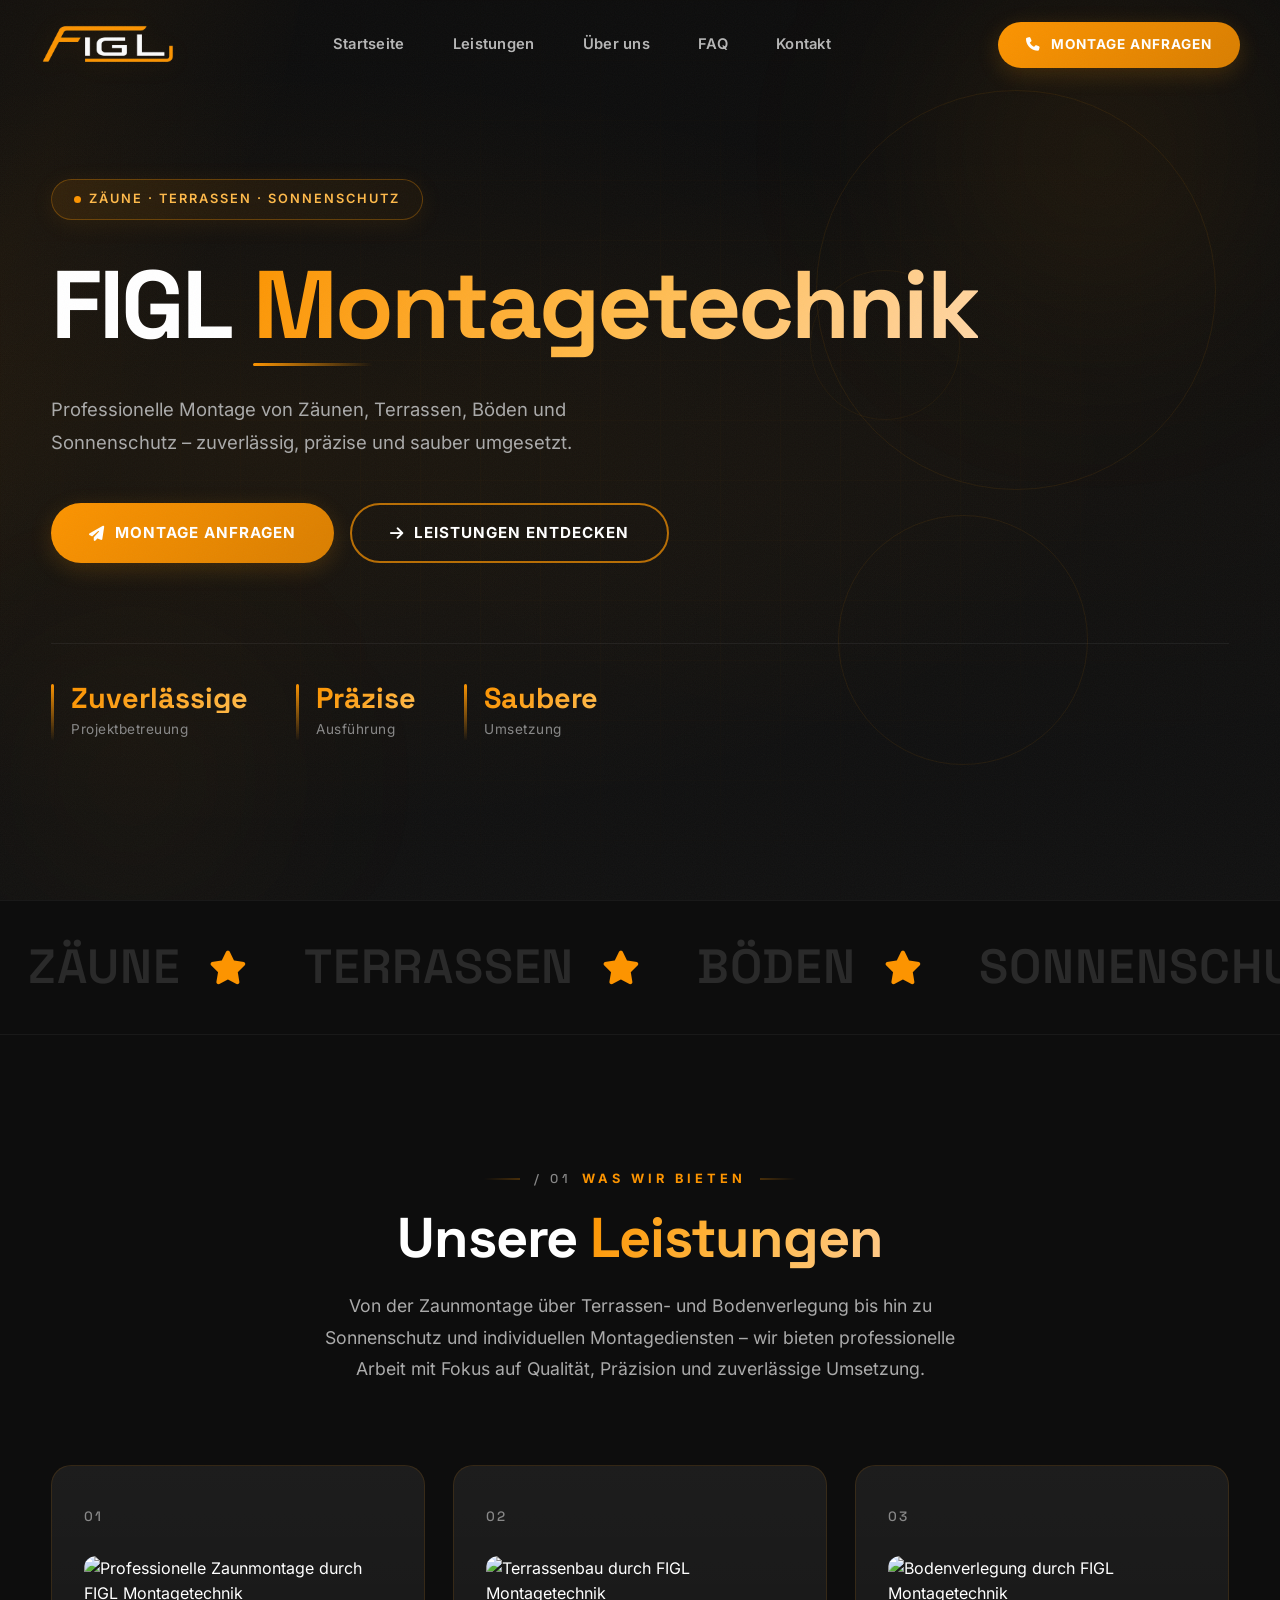
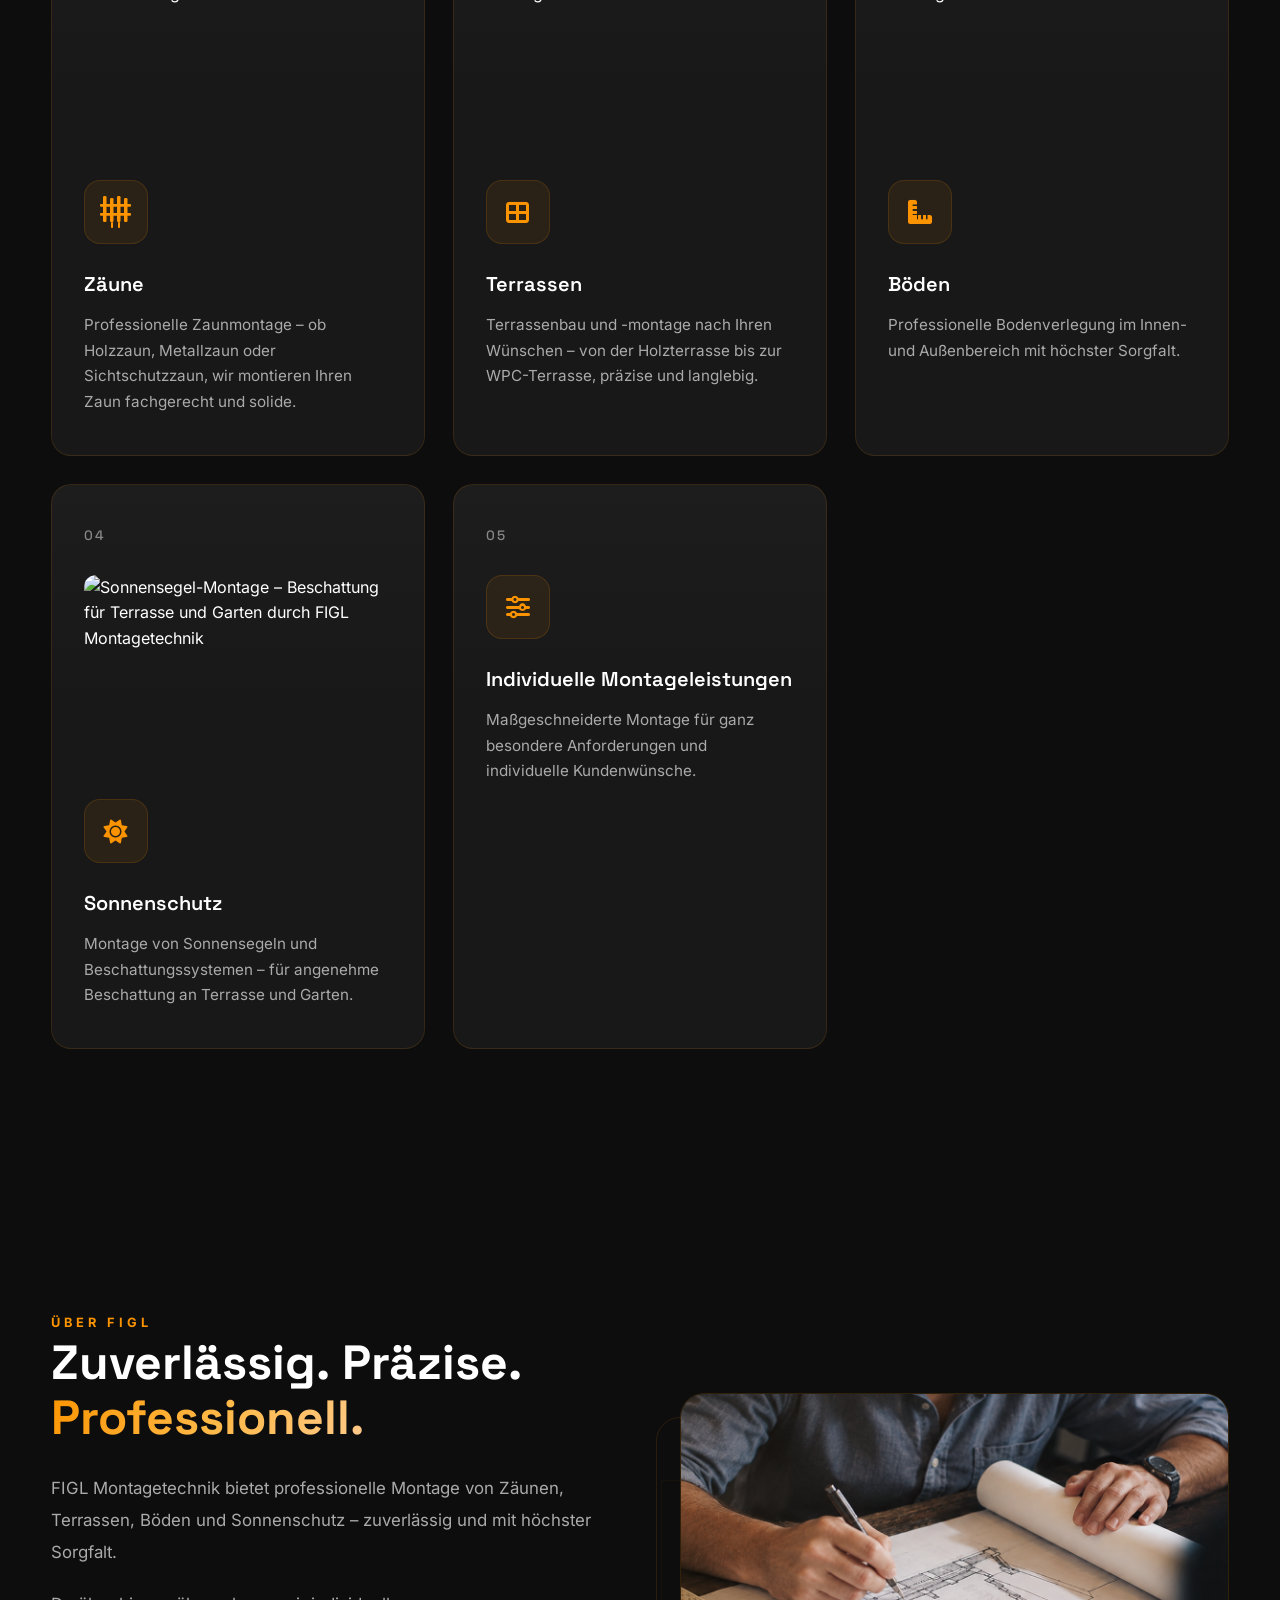
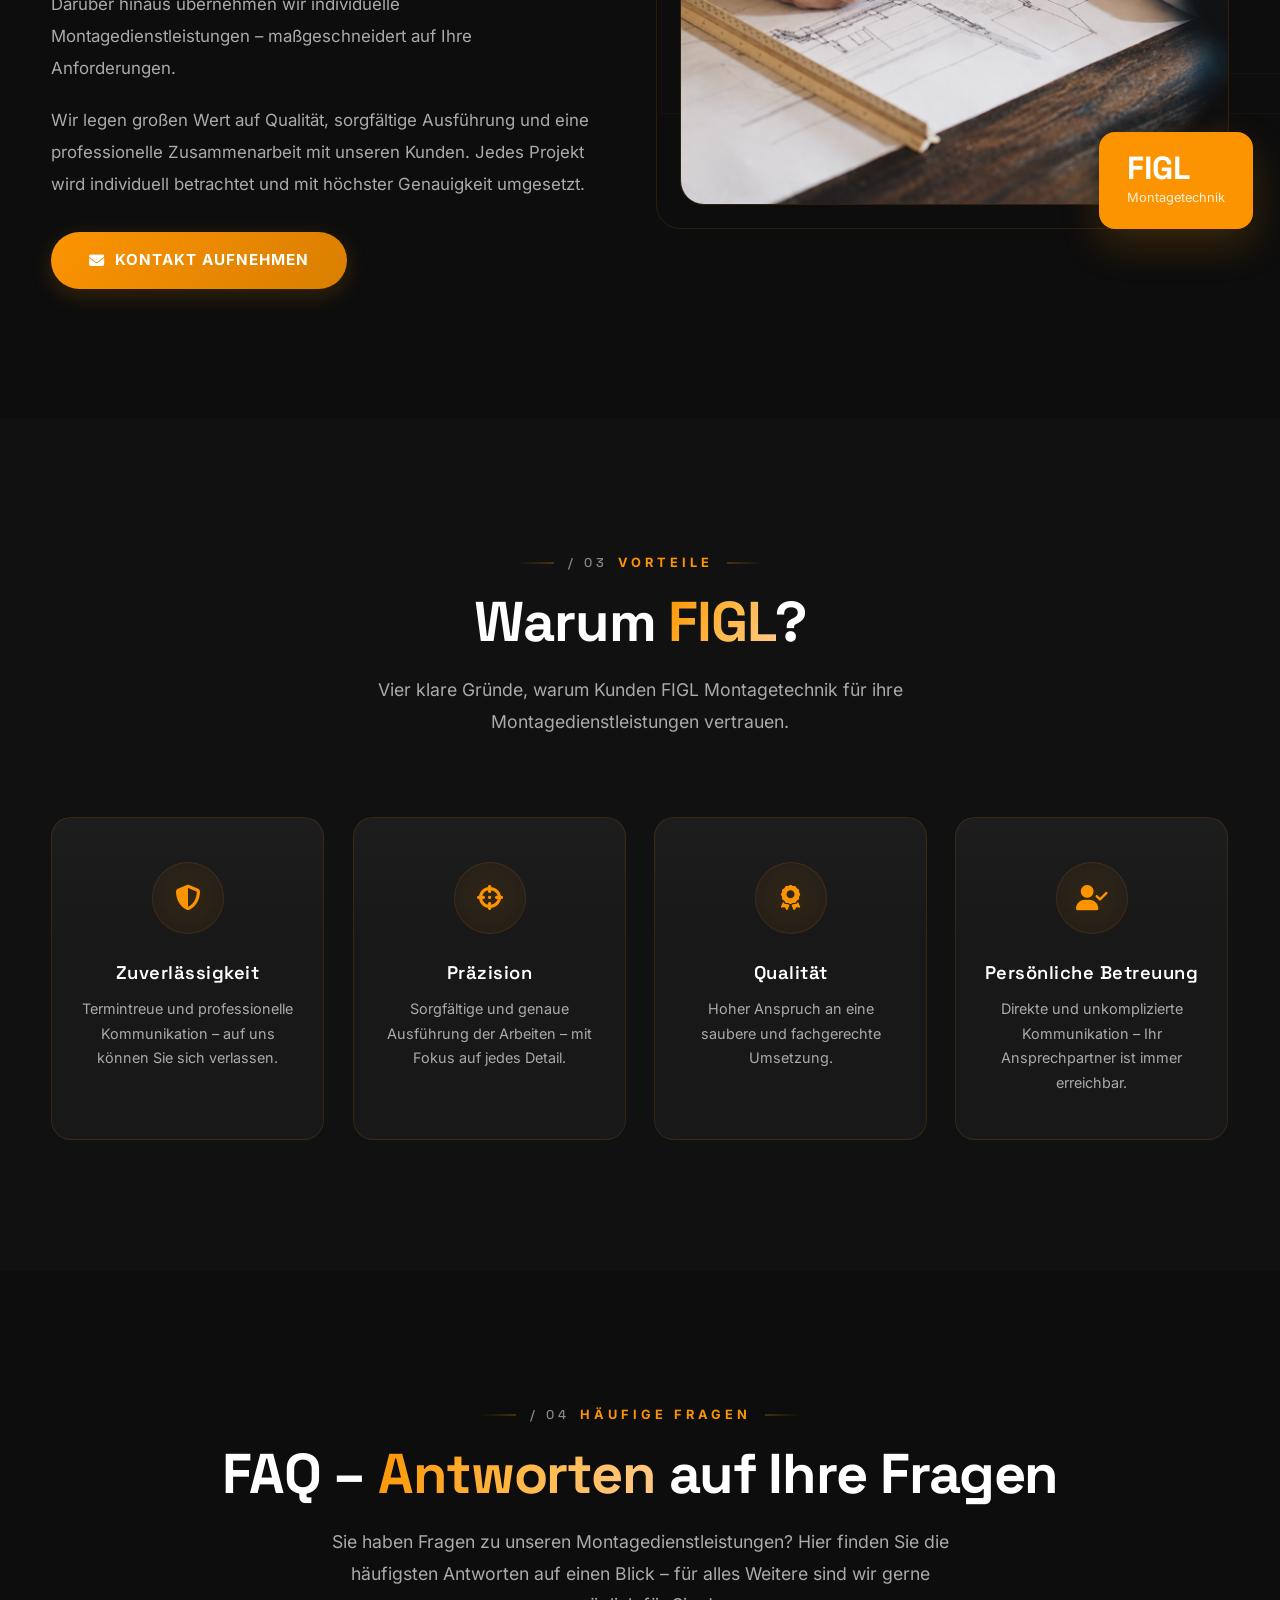
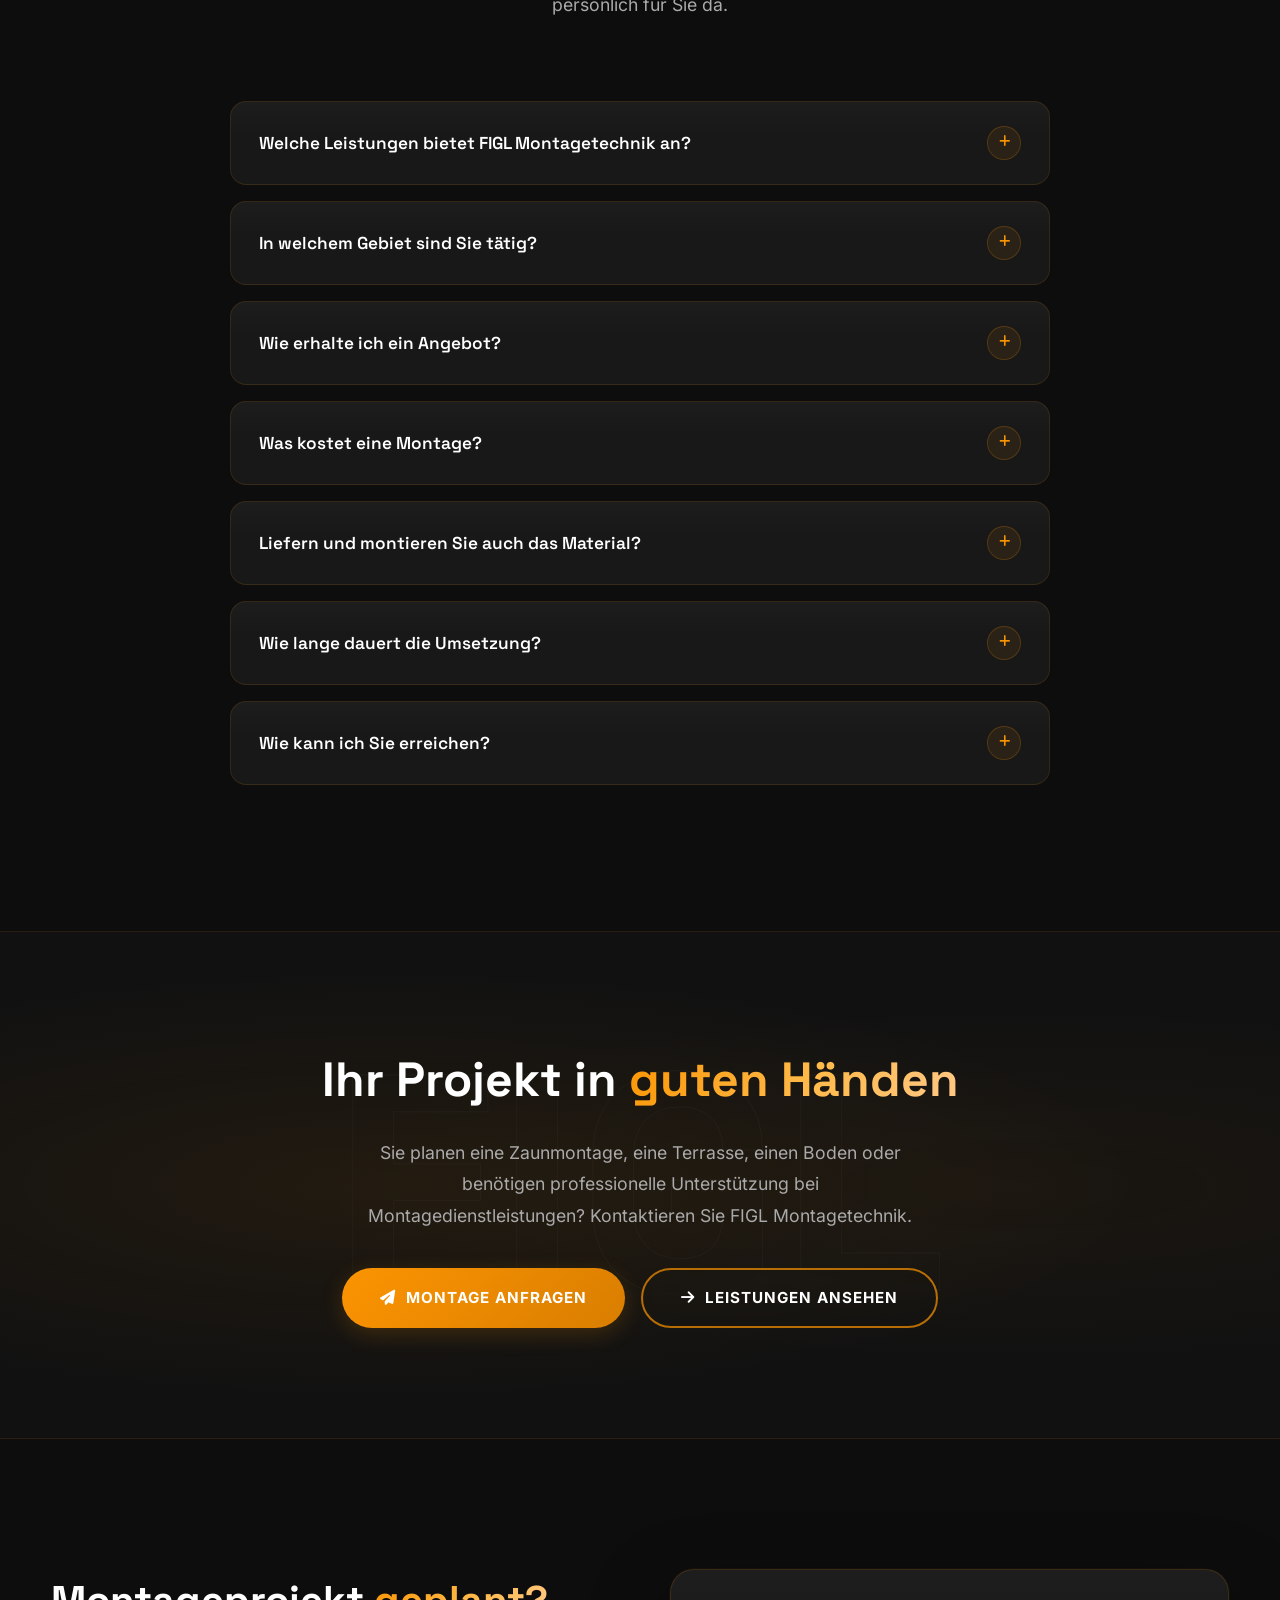
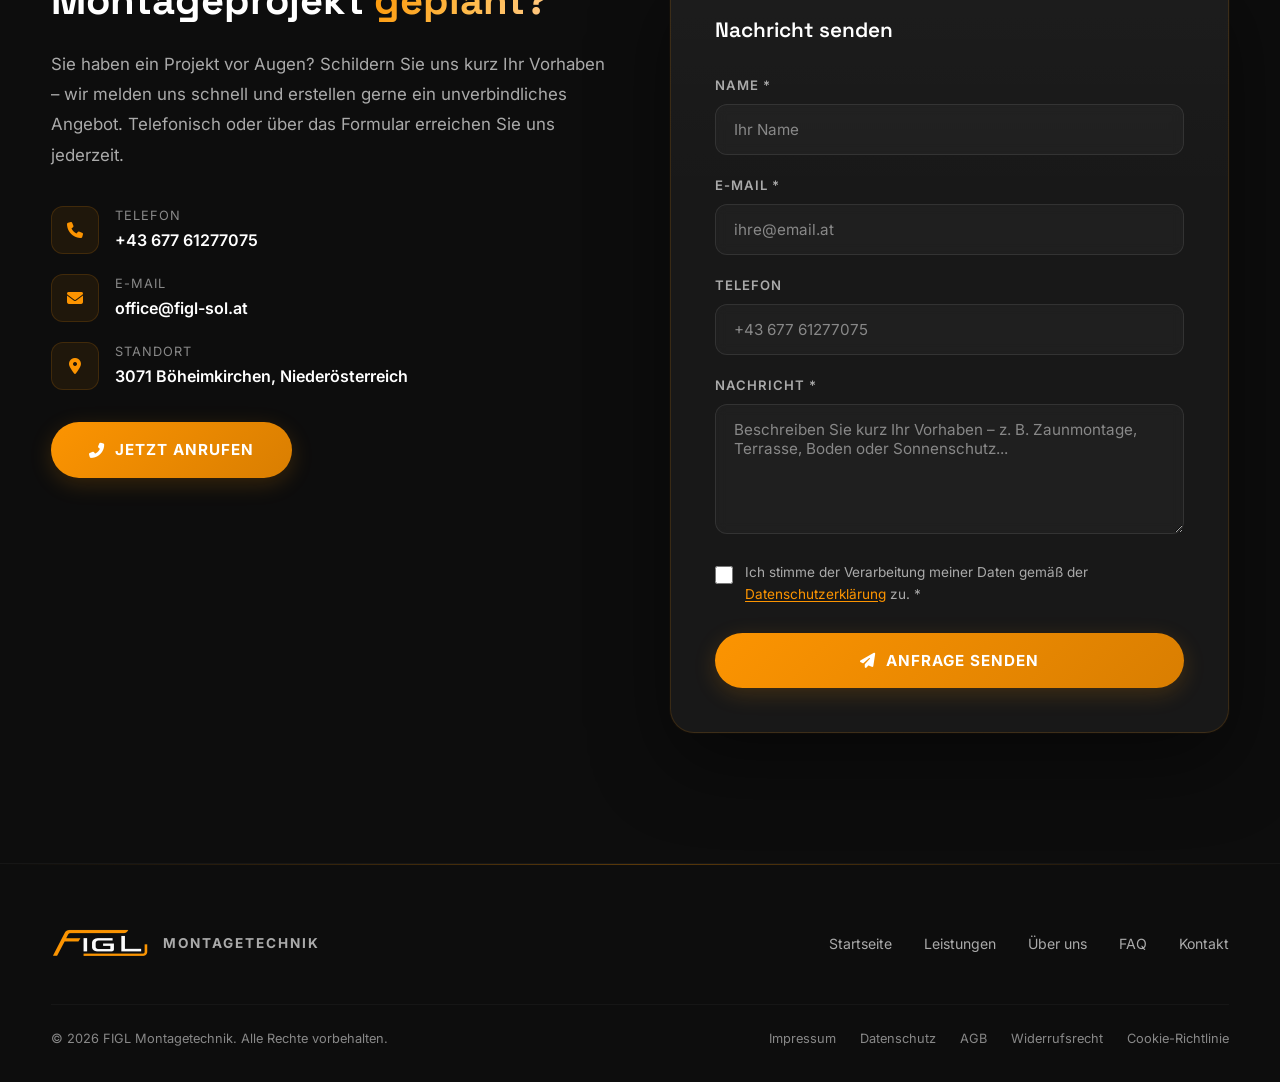
==== index.html @ 498acb4a "Kontakt-Text von CTA unterschieden" ====
<!DOCTYPE html>
<html lang="de">
<head>
    <meta charset="UTF-8">
    <meta name="viewport" content="width=device-width, initial-scale=1.0">

    <title>FIGL Montagetechnik – Zaunmontage, Terrassen & Sonnenschutz in Böheimkirchen</title>
    <meta name="description" content="FIGL Montagetechnik aus 3071 Böheimkirchen – professionelle Montage von Zäunen, Terrassen, Böden und Sonnenschutz. Jetzt unverbindlich anfragen: +43 677 61277075.">
    <meta name="author" content="FIGL Montagetechnik">
    <meta name="robots" content="index, follow">
    <link rel="canonical" href="https://figl-sol.at/">
    <link rel="icon" type="image/png" sizes="32x32" href="figl-favicon-32.png">
    <link rel="apple-touch-icon" sizes="180x180" href="figl-favicon-180.png">
    <link rel="preload" as="image" href="figl-logo.png" fetchpriority="high">

    <!-- Open Graph -->
    <meta property="og:url" content="https://figl-sol.at/">
    <meta property="og:type" content="website">
    <meta property="og:locale" content="de_AT">
    <meta property="og:site_name" content="FIGL Montagetechnik">
    <meta property="og:title" content="FIGL Montagetechnik – Zäune, Terrassen & Sonnenschutz">
    <meta property="og:description" content="Professionelle Montage von Zäunen, Terrassen, Böden und Sonnenschutz in Böheimkirchen (NÖ) – zuverlässig, präzise und sauber.">
    <meta property="og:image" content="https://figl-sol.at/figl-logo.png">
    <meta property="og:image:alt" content="FIGL Montagetechnik Logo">

    <!-- Twitter Card -->
    <meta name="twitter:card" content="summary">
    <meta name="twitter:title" content="FIGL Montagetechnik – Zäune, Terrassen & Sonnenschutz">
    <meta name="twitter:description" content="Professionelle Montage von Zäunen, Terrassen, Böden und Sonnenschutz in Böheimkirchen (NÖ).">
    <meta name="twitter:image" content="https://figl-sol.at/figl-logo.png">

    <!-- Structured Data (lokales SEO) -->
    <script type="application/ld+json">
    {
        "@context": "https://schema.org",
        "@type": "HomeAndConstructionBusiness",
        "name": "FIGL Montagetechnik",
        "description": "Professionelle Montage von Zäunen, Terrassen, Böden und Sonnenschutz in Böheimkirchen (Niederösterreich).",
        "url": "https://figl-sol.at/",
        "image": "https://figl-sol.at/figl-logo.png",
        "telephone": "+43 677 61277075",
        "email": "office@figl-sol.at",
        "address": {
            "@type": "PostalAddress",
            "streetAddress": "Josef Bauerstraße 12/1",
            "addressLocality": "Böheimkirchen",
            "postalCode": "3071",
            "addressRegion": "Niederösterreich",
            "addressCountry": "AT"
        },
        "areaServed": "Böheimkirchen und Umgebung (Niederösterreich)"
    }
    </script>

    <!-- Fonts (lokal — kein externer Server, DSGVO-konform) -->
    <link rel="stylesheet" href="assets/fonts.css">
    <!-- Font Awesome Icons (lokal) -->
    <link rel="stylesheet" href="assets/fontawesome/css/all.min.css">

    <style>

        /* ========================================
           CSS CUSTOM PROPERTIES
        ======================================== */

        :root {
            --orange: #FC9401;
            --orange-dark: #D97E01;
            --orange-light: #FFBA4A;
            --dark: #0D0D0D;
            --dark-secondary: #111111;
            --card: #181818;
            --card-border: rgba(252, 148, 1, 0.12);
            --card-border-hover: rgba(252, 148, 1, 0.5);
            --text: #FFFFFF;
            --text-secondary: #AAAAAA;
            --text-muted: #888888;
            --font-body: 'Inter', -apple-system, BlinkMacSystemFont, 'Segoe UI', Roboto, sans-serif;
            --font-display: 'Space Grotesk', 'Inter', sans-serif;
            --ease-out: cubic-bezier(0.16, 1, 0.3, 1);
            --transition: all 0.4s cubic-bezier(0.25, 0.46, 0.45, 0.94);
            --transition-fast: all 0.25s ease;
        }


        /* ========================================
           RESET & BASE
        ======================================== */

        *, *::before, *::after {
            margin: 0;
            padding: 0;
            box-sizing: border-box;
        }

        html {
            scroll-behavior: smooth;
            font-size: 16px;
            -webkit-font-smoothing: antialiased;
            -moz-osx-font-smoothing: grayscale;
        }

        body {
            font-family: var(--font-body);
            background: var(--dark);
            color: var(--text);
            line-height: 1.6;
            overflow-x: hidden;
        }

        img {
            max-width: 100%;
            height: auto;
            display: block;
        }

        a {
            text-decoration: none;
            color: inherit;
            transition: var(--transition-fast);
        }

        h1, h2, h3 {
            font-family: var(--font-display);
        }

        ::selection {
            background: var(--orange);
            color: #fff;
        }

        :focus-visible {
            outline: 2px solid var(--orange);
            outline-offset: 3px;
            border-radius: 6px;
        }

        /* Skip-Link (nur bei Tastatur-Fokus sichtbar) */
        .skip-link {
            position: absolute;
            top: -100px;
            left: 20px;
            z-index: 10000;
            padding: 14px 24px;
            background: var(--orange);
            color: #fff;
            font-weight: 700;
            font-size: 0.9rem;
            border-radius: 0 0 10px 10px;
            transition: top 0.25s ease;
        }

        .skip-link:focus {
            top: 0;
        }

        /* Scrollbar */
        ::-webkit-scrollbar { width: 8px; }
        ::-webkit-scrollbar-track { background: var(--dark); }
        ::-webkit-scrollbar-thumb { background: var(--orange); border-radius: 10px; }
        ::-webkit-scrollbar-thumb:hover { background: var(--orange-dark); }


        /* ========================================
           FILM GRAIN / NOISE OVERLAY
        ======================================== */

        .noise {
            position: fixed;
            inset: 0;
            z-index: 9000;
            pointer-events: none;
            opacity: 0.035;
            background-image: url("data:image/svg+xml,%3Csvg xmlns='http://www.w3.org/2000/svg' width='160' height='160'%3E%3Cfilter id='n'%3E%3CfeTurbulence type='fractalNoise' baseFrequency='0.9' numOctaves='2' stitchTiles='stitch'/%3E%3C/filter%3E%3Crect width='100%25' height='100%25' filter='url(%23n)'/%3E%3C/svg%3E");
        }


        /* ========================================
           SCROLL PROGRESS BAR
        ======================================== */

        .scroll-progress {
            position: fixed;
            top: 0;
            left: 0;
            height: 3px;
            width: 100%;
            background: var(--orange);
            transform-origin: left;
            transform: scaleX(0);
            z-index: 9998;
        }


        /* ========================================
           PRELOADER
        ======================================== */

        .preloader {
            position: fixed;
            inset: 0;
            z-index: 10000;
            background:
                radial-gradient(circle at 50% 44%, rgba(252, 148, 1, 0.06), transparent 55%),
                var(--dark);
            display: flex;
            align-items: center;
            justify-content: center;
            clip-path: circle(150% at 50% 50%);
            transition: clip-path 1.2s var(--ease-out), visibility 1.2s;
        }

        .preloader.leaving {
            clip-path: circle(0% at 50% 50%);
            visibility: hidden;
            pointer-events: none;
        }

        .preloader__inner {
            display: flex;
            flex-direction: column;
            align-items: center;
            text-align: center;
            transition: opacity 0.55s ease, transform 0.55s ease;
        }

        .preloader.leaving .preloader__inner {
            opacity: 0;
            transform: scale(1.18);
        }

        .preloader__logo {
            height: clamp(70px, 10vw, 100px);
            width: auto;
            opacity: 0;
            animation: logoIn 1.4s var(--ease-out) 0.1s forwards;
            filter: drop-shadow(0 10px 45px rgba(252, 148, 1, 0.14));
        }

        @keyframes logoIn {
            0%   { opacity: 0; transform: translateY(34px) scale(0.82); filter: blur(10px) drop-shadow(0 0 0 rgba(252,148,1,0)); }
            55%  { opacity: 1; filter: blur(0) drop-shadow(0 0 34px rgba(252,148,1,0.26)); }
            100% { opacity: 1; transform: translateY(0) scale(1); filter: blur(0) drop-shadow(0 10px 45px rgba(252,148,1,0.14)); }
        }

        .preloader__brand {
            margin-top: 24px;
            font-family: var(--font-display);
            font-size: clamp(0.8rem, 1.6vw, 1rem);
            letter-spacing: 0.55em;
            text-indent: 0.55em;
            text-transform: uppercase;
            color: var(--text-secondary);
            opacity: 0;
            animation: brandIn 1.5s var(--ease-out) 0.55s forwards;
        }

        @keyframes brandIn {
            from { opacity: 0; letter-spacing: 0.95em; filter: blur(6px); }
            to   { opacity: 1; letter-spacing: 0.55em; filter: blur(0); }
        }

        .preloader__line {
            margin: 34px auto 0;
            width: min(240px, 62vw);
            height: 2px;
            background: rgba(255, 255, 255, 0.08);
            border-radius: 2px;
            overflow: hidden;
            position: relative;
        }

        .preloader__line-fill {
            position: absolute;
            top: 0;
            left: 0;
            height: 100%;
            width: 100%;
            background: linear-gradient(90deg, var(--orange) 0%, var(--orange-light) 60%, var(--orange) 100%);
            border-radius: 2px;
            transform-origin: left;
            transform: scaleX(0);
            animation: lineLoad 1.6s var(--ease-out) forwards;
        }

        .preloader__line-fill::after {
            content: '';
            position: absolute;
            top: 0;
            right: 0;
            height: 100%;
            width: 70px;
            background: linear-gradient(90deg, transparent, rgba(255, 255, 255, 0.6), transparent);
            transform: translateX(40px);
            animation: lineShine 1.6s ease 0.2s forwards;
        }

        @keyframes lineLoad {
            0%   { transform: scaleX(0); }
            100% { transform: scaleX(1); }
        }

        @keyframes lineShine {
            0%   { transform: translateX(40px); }
            55%  { transform: translateX(240px); }
            100% { opacity: 0; transform: translateX(260px); }
        }

        

        /* ========================================
           CUSTOM CURSOR
        ======================================== */

        /* ========================================
           LAYOUT
        ======================================== */

        .container {
            width: min(1200px, 92%);
            margin: 0 auto;
        }

        .section {
            padding: 130px 0;
            position: relative;
        }

        .section--alt {
            background: var(--dark-secondary);
        }

        .section-header {
            text-align: center;
            margin-bottom: 80px;
        }

        .section-label {
            display: inline-block;
            font-size: 0.8rem;
            font-weight: 700;
            letter-spacing: 4px;
            text-transform: uppercase;
            color: var(--orange);
            margin-bottom: 18px;
            position: relative;
        }

        .section-label::before,
        .section-label::after {
            content: '';
            position: absolute;
            top: 50%;
            width: 36px;
            height: 1px;
            background: linear-gradient(90deg, transparent, var(--orange));
            opacity: 0.5;
        }
        .section-label::before { right: calc(100% + 14px); transform: translateY(-50%); }
        .section-label::after { left: calc(100% + 14px); transform: translateY(-50%); background: linear-gradient(90deg, var(--orange), transparent); }

        .section-label__num {
            font-family: var(--font-display);
            color: var(--text-muted);
            font-weight: 500;
            margin-right: 10px;
        }

        .section-title {
            font-size: clamp(2.2rem, 5vw, 3.5rem);
            font-weight: 700;
            line-height: 1.12;
            letter-spacing: -0.02em;
        }

        .section-title .accent {
            background: linear-gradient(120deg, var(--orange) 0%, var(--orange-light) 55%, #ffc98a 100%);
            -webkit-background-clip: text;
            background-clip: text;
            -webkit-text-fill-color: transparent;
            color: transparent;
            position: relative;
        }

        .section-desc {
            max-width: 650px;
            margin: 20px auto 0;
            color: var(--text-secondary);
            font-size: 1.1rem;
            line-height: 1.8;
        }


        /* ========================================
           BUTTONS
        ======================================== */

        .btn {
            display: inline-flex;
            align-items: center;
            gap: 10px;
            padding: 16px 38px;
            font-family: inherit;
            font-size: 0.95rem;
            font-weight: 700;
            letter-spacing: 1px;
            text-transform: uppercase;
            border: none;
            border-radius: 50px;
            cursor: pointer;
            transition: var(--transition);
            position: relative;
            overflow: hidden;
            text-decoration: none;
        }

        .btn::before {
            content: '';
            position: absolute;
            inset: 0;
            background: linear-gradient(135deg, rgba(255,255,255,0.18) 0%, transparent 50%);
            transform: translateX(-120%) skewX(-20deg);
            transition: transform 0.7s var(--ease-out);
        }
        .btn:hover::before { transform: translateX(120%) skewX(-20deg); }

        .btn i { transition: transform var(--transition-fast); }
        .btn:hover i { transform: translateX(4px); }

        .btn:active { transform: scale(0.97); }

        .btn--primary {
            background: linear-gradient(135deg, var(--orange) 0%, var(--orange-dark) 100%);
            color: #fff;
            box-shadow: 0 6px 22px rgba(252, 148, 1, 0.18);
        }
        .btn--primary:hover {
            background: linear-gradient(135deg, var(--orange-light) 0%, var(--orange) 100%);
            transform: translateY(-3px);
            box-shadow: 0 18px 50px rgba(252, 148, 1, 0.29);
        }

        .btn--outline {
            background: transparent;
            color: #fff;
            border: 2px solid rgba(252, 148, 1, 0.7);
            backdrop-filter: blur(4px);
        }
        .btn--outline:hover {
            background: linear-gradient(135deg, rgba(252, 148, 1, 0.14) 0%, rgba(252, 148, 1, 0.04) 100%);
            border-color: var(--orange);
            transform: translateY(-3px);
            box-shadow: 0 18px 50px rgba(252, 148, 1, 0.19);
        }


        /* ========================================
           NAVIGATION
        ======================================== */

        .nav {
            position: fixed;
            top: 0;
            left: 0;
            right: 0;
            z-index: 1000;
            padding: 0 40px;
            height: 90px;
            display: flex;
            align-items: center;
            transition: var(--transition);
            background: transparent;
        }

        .nav.scrolled {
            background: rgba(13, 13, 13, 0.82);
            backdrop-filter: blur(24px) saturate(1.4);
            -webkit-backdrop-filter: blur(24px) saturate(1.4);
            border-bottom: 1px solid rgba(252, 148, 1, 0.12);
            box-shadow: 0 6px 40px rgba(0, 0, 0, 0.5), 0 0 0 1px rgba(252, 148, 1, 0.03);
        }

        .nav.scrolled::after {
            content: '';
            position: absolute;
            bottom: -1px;
            left: 0;
            width: 100%;
            height: 1px;
            background: linear-gradient(90deg, transparent, rgba(252, 148, 1, 0.28), transparent);
        }

        .nav__inner {
            display: flex;
            align-items: center;
            justify-content: space-between;
            width: 100%;
            max-width: 1200px;
            margin: 0 auto;
        }

        .nav__logo {
            display: flex;
            align-items: center;
            z-index: 1001;
        }

        .nav__logo img {
            height: 55px;
            width: auto;
            transition: var(--transition-fast);
            filter: drop-shadow(0 2px 12px rgba(252, 148, 1, 0.08));
        }
        .nav__logo:hover img { filter: brightness(1.15) drop-shadow(0 2px 16px rgba(252, 148, 1, 0.19)); }

        .nav__links {
            display: flex;
            align-items: center;
            gap: 8px;
        }

        .nav__link {
            position: relative;
            padding: 10px 20px;
            font-size: 0.92rem;
            font-weight: 600;
            color: rgba(255, 255, 255, 0.7);
            transition: var(--transition-fast);
            letter-spacing: 0.3px;
        }

        .nav__link::after {
            content: '';
            position: absolute;
            bottom: 2px;
            left: 50%;
            width: 0;
            height: 2px;
            background: var(--orange);
            transition: var(--transition);
            transform: translateX(-50%);
            border-radius: 2px;
        }

        .nav__link:hover { color: #fff; }
        .nav__link:hover::after,
        .nav__link.active::after { width: 60%; }
        .nav__link.active { color: var(--orange); }

        .nav__cta { margin-left: 12px; }


        /* --- Mobile Navigation --- */

        .nav__hamburger {
            display: none;
            flex-direction: column;
            justify-content: center;
            gap: 6px;
            background: none;
            border: none;
            cursor: pointer;
            padding: 8px;
            z-index: 1001;
        }

        .nav__hamburger span {
            display: block;
            width: 28px;
            height: 2px;
            background: #fff;
            border-radius: 2px;
            transition: var(--transition);
        }

        .nav__hamburger.active span:nth-child(1) { transform: translateY(8px) rotate(45deg); }
        .nav__hamburger.active span:nth-child(2) { opacity: 0; }
        .nav__hamburger.active span:nth-child(3) { transform: translateY(-8px) rotate(-45deg); }

        .mobile-menu {
            display: none;
            position: fixed;
            top: 0;
            right: -100%;
            width: 100%;
            height: 100vh;
            background: rgba(13, 13, 13, 0.96);
            backdrop-filter: blur(24px);
            -webkit-backdrop-filter: blur(24px);
            z-index: 999;
            padding: 120px 40px 60px;
            transition: var(--transition);
            overflow-y: auto;
            border-left: 1px solid rgba(252, 148, 1, 0.08);
            visibility: hidden;
        }

        .mobile-menu.open { right: 0; visibility: visible; }

        .mobile-menu__link {
            display: block;
            padding: 18px 0;
            font-family: var(--font-display);
            font-size: 1.5rem;
            font-weight: 500;
            color: rgba(255, 255, 255, 0.6);
            border-bottom: 1px solid rgba(255, 255, 255, 0.05);
            transition: var(--transition-fast);
        }

        .mobile-menu__link:hover {
            color: var(--orange);
            padding-left: 16px;
        }

        .mobile-menu__cta {
            display: block;
            margin-top: 32px;
            text-align: center;
            padding: 18px;
            background: var(--orange);
            color: #fff;
            font-weight: 700;
            font-size: 1rem;
            border-radius: 50px;
            letter-spacing: 1px;
            text-transform: uppercase;
        }


        /* ========================================
           HERO SECTION
        ======================================== */

        .hero {
            position: relative;
            min-height: 100vh;
            display: flex;
            align-items: center;
            overflow: hidden;
            padding: 120px 0 100px;
        }

        .hero__bg {
            position: absolute;
            inset: 0;
            background:
                radial-gradient(ellipse at 20% 50%, rgba(252, 148, 1, 0.06) 0%, transparent 60%),
                radial-gradient(ellipse at 80% 50%, rgba(252, 148, 1, 0.02) 0%, transparent 50%),
                linear-gradient(180deg, var(--dark) 0%, var(--dark-secondary) 100%);
            z-index: 0;
        }

        /* Subtle grid pattern */
        .hero__bg::before {
            content: '';
            position: absolute;
            inset: 0;
            background-image:
                linear-gradient(rgba(252, 148, 1, 0.02) 1px, transparent 1px),
                linear-gradient(90deg, rgba(252, 148, 1, 0.02) 1px, transparent 1px);
            background-size: 60px 60px;
            mask-image: radial-gradient(ellipse at center, black 30%, transparent 80%);
            -webkit-mask-image: radial-gradient(ellipse at center, black 30%, transparent 80%);
        }

        /* Sweeping light beam */
        .hero__bg::after {
            content: '';
            position: absolute;
            top: -20%;
            left: 0;
            width: 40%;
            height: 140%;
            background: linear-gradient(105deg, transparent 0%, rgba(252, 148, 1, 0.04) 45%, transparent 70%);
            animation: beamSweep 12s var(--ease-out) infinite;
            transform: translateX(-60%) skewX(-12deg);
        }

        @keyframes beamSweep {
            0%   { transform: translateX(-70%) skewX(-12deg); }
            60%  { transform: translateX(280%) skewX(-12deg); }
            100% { transform: translateX(280%) skewX(-12deg); }
        }

        /* Floating gradient orbs */
        .hero__orb {
            position: absolute;
            border-radius: 50%;
            filter: blur(90px);
            z-index: 0;
            pointer-events: none;
        }
        .hero__orb--1 {
            width: 520px;
            height: 520px;
            top: -12%;
            right: -6%;
            background: radial-gradient(circle, rgba(252, 148, 1, 0.10), transparent 68%);
            animation: orbFloat 16s ease-in-out infinite;
        }
        .hero__orb--2 {
            width: 420px;
            height: 420px;
            bottom: -10%;
            left: -6%;
            background: radial-gradient(circle, rgba(252, 148, 1, 0.06), transparent 68%);
            animation: orbFloat 20s ease-in-out infinite reverse;
        }

        @keyframes orbFloat {
            0%, 100% { transform: translate(0, 0) scale(1); }
            50%      { transform: translate(-30px, 25px) scale(1.08); }
        }

        .hero__content {
            position: relative;
            z-index: 1;
        }

        .hero__badge {
            display: inline-flex;
            align-items: center;
            gap: 8px;
            padding: 9px 22px;
            background: linear-gradient(120deg, rgba(252, 148, 1, 0.11), rgba(252, 148, 1, 0.04));
            border: 1px solid rgba(252, 148, 1, 0.3);
            border-radius: 50px;
            font-size: 0.8rem;
            font-weight: 600;
            color: var(--orange-light);
            letter-spacing: 2px;
            text-transform: uppercase;
            margin-bottom: 32px;
            opacity: 0;
            backdrop-filter: blur(8px);
            box-shadow: 0 4px 24px rgba(252, 148, 1, 0.08);
        }

        .hero__badge::before {
            content: '';
            width: 7px;
            height: 7px;
            border-radius: 50%;
            background: var(--orange);
            box-shadow: 0 0 0 0 rgba(252, 148, 1, 0.32);
            animation: badgePulse 2.2s ease-out infinite;
        }

        .hero__badge i { display: none; }

        @keyframes badgePulse {
            0%   { box-shadow: 0 0 0 0 rgba(252, 148, 1, 0.29); }
            70%  { box-shadow: 0 0 0 9px rgba(252, 148, 1, 0); }
            100% { box-shadow: 0 0 0 0 rgba(252, 148, 1, 0); }
        }

        .hero__badge i { font-size: 0.65rem; }

        .hero__title {
            font-size: clamp(3rem, 8vw, 6rem);
            font-weight: 700;
            line-height: 1.12;
            letter-spacing: -0.03em;
            margin-bottom: 28px;
            padding-bottom: 0.06em;
        }

        .hero__title .accent {
            display: block;
            background: linear-gradient(120deg, var(--orange) 0%, var(--orange-light) 50%, #ffd7a8 100%);
            -webkit-background-clip: text;
            background-clip: text;
            -webkit-text-fill-color: transparent;
            color: transparent;
            position: relative;
        }

        .hero__title .accent::after {
            content: '';
            position: absolute;
            bottom: -6px;
            left: 0;
            width: 120px;
            height: 3px;
            border-radius: 3px;
            background: linear-gradient(90deg, var(--orange), transparent);
        }

        .hero__subtitle {
            max-width: 580px;
            font-size: 1.15rem;
            color: var(--text-secondary);
            line-height: 1.8;
            margin-bottom: 44px;
            opacity: 0;
        }

        .hero__buttons {
            display: flex;
            flex-wrap: wrap;
            gap: 16px;
            opacity: 0;
        }

        .hero__stats {
            display: flex;
            gap: 48px;
            margin-top: 80px;
            padding-top: 40px;
            border-top: 1px solid rgba(255, 255, 255, 0.06);
            opacity: 0;
            position: relative;
        }

        /* Hero entrance — orchestrated after the preloader curtain lifts */
        body.loaded .hero__badge    { animation: fadeInUp 1.1s var(--ease-out) 0.8s forwards; }
        body.loaded .hero__subtitle { animation: fadeInUp 1.1s var(--ease-out) 1.1s forwards; }
        body.loaded .hero__buttons  { animation: fadeInUp 1.1s var(--ease-out) 1.3s forwards; }
        body.loaded .hero__stats    { animation: fadeInUp 1.1s var(--ease-out) 1.5s forwards; }

        .hero__stats > div {
            position: relative;
            padding-left: 20px;
        }
        .hero__stats > div::before {
            content: '';
            position: absolute;
            left: 0;
            top: 0;
            width: 3px;
            height: 100%;
            border-radius: 3px;
            background: linear-gradient(180deg, var(--orange), transparent);
        }

        .hero__stat-value {
            font-size: 1.8rem;
            font-weight: 700;
            color: var(--orange);
            line-height: 1;
            font-family: var(--font-display);
            background: linear-gradient(120deg, var(--orange) 0%, var(--orange-light) 100%);
            -webkit-background-clip: text;
            background-clip: text;
            -webkit-text-fill-color: transparent;
            color: transparent;
        }

        .hero__stat-label {
            font-size: 0.85rem;
            color: var(--text-muted);
            margin-top: 6px;
            letter-spacing: 0.5px;
        }

        /* Floating decorative circles */
        .hero__deco {
            position: absolute;
            border: 1px solid rgba(252, 148, 1, 0.08);
            border-radius: 50%;
            pointer-events: none;
        }
        .hero__deco--1 {
            width: 400px;
            height: 400px;
            top: 10%;
            right: 5%;
            animation: pulse 8s ease-in-out infinite;
        }
        .hero__deco--2 {
            width: 250px;
            height: 250px;
            bottom: 15%;
            right: 15%;
            animation: pulse 6s ease-in-out infinite 1s;
        }
        .hero__deco--3 {
            width: 150px;
            height: 150px;
            top: 30%;
            right: 25%;
            border-color: rgba(252, 148, 1, 0.05);
            animation: pulse 10s ease-in-out infinite 2s;
        }


        /* ========================================
           MARQUEE
        ======================================== */

        .marquee {
            overflow: hidden;
            border-top: 1px solid rgba(255, 255, 255, 0.05);
            border-bottom: 1px solid rgba(255, 255, 255, 0.05);
            background: var(--dark);
            padding: 28px 0;
            white-space: nowrap;
        }

        .marquee__track {
            display: inline-flex;
            gap: 0;
            animation: marquee 28s linear infinite;
            will-change: transform;
        }

        .marquee__group {
            display: inline-flex;
            align-items: center;
            flex-shrink: 0;
        }

        .marquee__item {
            display: inline-flex;
            align-items: baseline;
            gap: 28px;
            padding: 0 28px;
            font-family: var(--font-display);
            font-size: clamp(1.8rem, 4vw, 3rem);
            font-weight: 600;
            letter-spacing: 0.02em;
            color: rgba(255, 255, 255, 0.12);
            text-transform: uppercase;
        }

        .marquee__item i {
            font-size: 0.7em;
            color: var(--orange);
            align-self: center;
        }

        @keyframes marquee {
            from { transform: translateX(0); }
            to   { transform: translateX(-50%); }
        }


        /* ========================================
           LEISTUNGEN
        ======================================== */

        .services-grid {
            display: grid;
            grid-template-columns: repeat(3, 1fr);
            gap: 28px;
        }

        .service-card {
            background: linear-gradient(180deg, rgba(255,255,255,0.02) 0%, transparent 40%),
                        var(--card);
            border: 1px solid var(--card-border);
            border-radius: 20px;
            padding: 40px 32px;
            transition: var(--transition);
            position: relative;
            overflow: hidden;
            transform-style: preserve-3d;
            will-change: transform;
        }

        .service-card::before {
            content: '';
            position: absolute;
            top: 0;
            left: 0;
            right: 0;
            height: 3px;
            background: linear-gradient(90deg, transparent, var(--orange), transparent);
            opacity: 0;
            transition: var(--transition);
        }

        .service-card:hover::before { opacity: 1; }
        .service-card:hover::after { opacity: 1; }

        .service-card:hover {
            transform: translateY(-8px);
            border-color: var(--card-border-hover);
            box-shadow: 0 24px 70px rgba(252, 148, 1, 0.09), 0 2px 10px rgba(0, 0, 0, 0.4);
        }

        .service-card__number {
            font-family: var(--font-display);
            font-size: 0.85rem;
            font-weight: 500;
            color: var(--text-muted);
            letter-spacing: 2px;
            margin-bottom: 28px;
            display: block;
        }

        .service-card__icon {
            width: 64px;
            height: 64px;
            display: flex;
            align-items: center;
            justify-content: center;
            background: rgba(252, 148, 1, 0.08);
            border: 1px solid rgba(252, 148, 1, 0.15);
            border-radius: 16px;
            margin-bottom: 24px;
            font-size: 1.5rem;
            color: var(--orange);
            transition: var(--transition);
        }

        .service-card:hover .service-card__icon {
            background: linear-gradient(135deg, var(--orange) 0%, var(--orange-dark) 100%);
            color: #fff;
            transform: scale(1.08) translateZ(30px);
            box-shadow: 0 10px 30px rgba(252, 148, 1, 0.26);
        }

        .service-card__title {
            font-size: 1.25rem;
            font-weight: 600;
            margin-bottom: 12px;
            transform: translateZ(20px);
        }

        .service-card__text {
            color: var(--text-secondary);
            font-size: 0.95rem;
            line-height: 1.7;
        }

        .service-card__image {
            width: 100%;
            margin-top: 8px;
            margin-bottom: 24px;
            height: 200px;
            object-fit: cover;
            border-radius: 12px;
            display: block;
        }


        /* ========================================
           PROJEKTE
        ======================================== */

        .projects-grid {
            display: grid;
            grid-template-columns: repeat(3, 1fr);
            gap: 24px;
        }

        .project-card {
            position: relative;
            border-radius: 20px;
            overflow: hidden;
            aspect-ratio: 4 / 3;
            cursor: pointer;
            border: 1px solid rgba(252, 148, 1, 0.1);
            transition: var(--transition);
            box-shadow: 0 10px 30px rgba(0, 0, 0, 0.35);
        }

        .project-card:hover {
            border-color: var(--card-border-hover);
            box-shadow: 0 30px 70px rgba(0, 0, 0, 0.6), 0 0 0 1px rgba(252, 148, 1, 0.12);
        }

        .project-card__image {
            width: 100%;
            height: 100%;
            object-fit: cover;
            transition: transform 0.8s cubic-bezier(0.25, 0.46, 0.45, 0.94);
        }

        .project-card:hover .project-card__image { transform: scale(1.08); }

        .project-card__overlay {
            position: absolute;
            inset: 0;
            background: linear-gradient(180deg, transparent 30%, rgba(13, 13, 13, 0.95) 100%);
            display: flex;
            flex-direction: column;
            justify-content: flex-end;
            padding: 32px;
            transition: var(--transition);
        }

        .project-card:hover .project-card__overlay {
            background: linear-gradient(180deg, rgba(252, 148, 1, 0.06) 0%, rgba(13, 13, 13, 0.97) 100%);
        }

        .project-card__tag {
            display: inline-block;
            padding: 4px 14px;
            background: rgba(252, 148, 1, 0.16);
            border: 1px solid rgba(252, 148, 1, 0.3);
            border-radius: 50px;
            font-size: 0.72rem;
            font-weight: 600;
            color: var(--orange);
            letter-spacing: 1px;
            text-transform: uppercase;
            margin-bottom: 12px;
            width: fit-content;
        }

        .project-card__title {
            font-size: 1.2rem;
            font-weight: 600;
            margin-bottom: 6px;
        }

        .project-card__desc {
            color: var(--text-secondary);
            font-size: 0.88rem;
            line-height: 1.5;
        }

        .project-card__arrow {
            position: absolute;
            top: 20px;
            right: 20px;
            width: 44px;
            height: 44px;
            display: flex;
            align-items: center;
            justify-content: center;
            background: rgba(252, 148, 1, 0.15);
            border: 1px solid rgba(252, 148, 1, 0.3);
            border-radius: 50%;
            color: var(--orange);
            font-size: 0.85rem;
            opacity: 0;
            transform: translateY(10px);
            transition: var(--transition);
            backdrop-filter: blur(6px);
        }

        .project-card:hover .project-card__arrow {
            opacity: 1;
            transform: translateY(0);
        }


        /* --- Lightbox --- */

        .lightbox {
            position: fixed;
            inset: 0;
            z-index: 8000;
            background: rgba(0, 0, 0, 0.92);
            backdrop-filter: blur(10px);
            display: flex;
            align-items: center;
            justify-content: center;
            padding: 40px;
            opacity: 0;
            visibility: hidden;
            transition: var(--transition);
        }

        .lightbox.open {
            opacity: 1;
            visibility: visible;
        }

        .lightbox__figure {
            max-width: 1000px;
            width: 100%;
            transform: scale(0.92);
            transition: transform 0.5s var(--ease-out);
        }

        .lightbox.open .lightbox__figure { transform: scale(1); }

        .lightbox__img {
            width: 100%;
            max-height: 70vh;
            object-fit: cover;
            border-radius: 20px;
            border: 1px solid rgba(252, 148, 1, 0.25);
            box-shadow: 0 40px 120px rgba(0, 0, 0, 0.7), 0 0 0 1px rgba(252, 148, 1, 0.05);
        }

        .lightbox__caption {
            display: flex;
            align-items: center;
            justify-content: space-between;
            gap: 16px;
            margin-top: 18px;
        }

        .lightbox__caption strong {
            font-family: var(--font-display);
            font-size: 1.2rem;
            font-weight: 600;
        }

        .lightbox__caption span {
            color: var(--text-secondary);
            font-size: 0.9rem;
        }

        .lightbox__close {
            position: absolute;
            top: 28px;
            right: 28px;
            width: 52px;
            height: 52px;
            border-radius: 50%;
            border: 1px solid rgba(252, 148, 1, 0.4);
            background: rgba(252, 148, 1, 0.1);
            color: var(--orange);
            font-size: 1.2rem;
            cursor: pointer;
            transition: var(--transition);
            z-index: 1;
        }

        .lightbox__close:hover {
            background: var(--orange);
            color: #fff;
            transform: rotate(90deg);
        }


        /* ========================================
           LEGAL MODAL (Rechtsinhalte im Overlay)
        ======================================== */

        .legal-modal {
            position: fixed;
            inset: 0;
            z-index: 9000;
            background: rgba(13, 13, 13, 0.92);
            backdrop-filter: blur(12px);
            -webkit-backdrop-filter: blur(12px);
            display: flex;
            align-items: center;
            justify-content: center;
            padding: 24px;
            opacity: 0;
            visibility: hidden;
            transition: opacity 0.4s ease, visibility 0.4s;
            overflow: hidden;
        }

        .legal-modal.open {
            opacity: 1;
            visibility: visible;
        }

        .legal-modal__panel {
            background: linear-gradient(180deg, rgba(255,255,255,0.02) 0%, transparent 30%), var(--card);
            border: 1px solid rgba(252, 148, 1, 0.18);
            border-radius: 20px;
            box-shadow: 0 40px 120px rgba(0, 0, 0, 0.7), 0 0 0 1px rgba(252, 148, 1, 0.05);
            width: min(800px, 94vw);
            max-height: min(86vh, 700px);
            display: flex;
            flex-direction: column;
            overflow: hidden;
            transform: translateY(24px) scale(0.97);
            transition: transform 0.45s var(--ease-out);
        }

        .legal-modal.open .legal-modal__panel {
            transform: translateY(0) scale(1);
        }

        .legal-modal__header {
            display: flex;
            align-items: center;
            justify-content: space-between;
            gap: 16px;
            padding: 24px 32px 18px;
            border-bottom: 1px solid rgba(255, 255, 255, 0.06);
            flex-shrink: 0;
        }

        .legal-modal__title {
            font-family: var(--font-display);
            font-size: 1.35rem;
            font-weight: 700;
            color: var(--text);
            margin: 0;
        }

        .legal-modal__header-side {
            display: flex;
            align-items: center;
            gap: 12px;
            flex-shrink: 0;
        }

        .legal-modal__ext-link {
            font-size: 0.8rem;
            color: var(--text-secondary);
            padding: 8px 14px;
            border: 1px solid rgba(252, 148, 1, 0.3);
            border-radius: 50px;
            transition: var(--transition-fast);
            display: inline-flex;
            align-items: center;
            gap: 7px;
        }

        .legal-modal__ext-link:hover {
            border-color: var(--orange);
            color: var(--orange);
        }

        .legal-modal__close {
            width: 42px;
            height: 42px;
            border-radius: 50%;
            border: 1px solid rgba(252, 148, 1, 0.4);
            background: rgba(252, 148, 1, 0.1);
            color: var(--orange);
            font-size: 1.1rem;
            cursor: pointer;
            transition: var(--transition);
            flex-shrink: 0;
            display: flex;
            align-items: center;
            justify-content: center;
        }

        .legal-modal__close:hover {
            background: var(--orange);
            color: #fff;
            transform: rotate(90deg);
        }

        .legal-modal__content {
            padding: 28px 32px 36px;
            overflow-y: auto;
            color: var(--text-secondary);
            font-size: 0.95rem;
            line-height: 1.85;
        }

        .legal-modal__content::-webkit-scrollbar { width: 6px; }
        .legal-modal__content::-webkit-scrollbar-track { background: transparent; }
        .legal-modal__content::-webkit-scrollbar-thumb { background: rgba(252, 148, 1, 0.4); border-radius: 10px; }

        .legal-modal__content h1 {
            font-family: var(--font-display);
            font-size: 1.6rem;
            font-weight: 700;
            color: var(--text);
            margin-bottom: 0.25em;
        }

        .legal-modal__content .legal-modal__doc-title {
            font-family: var(--font-display);
            font-size: 1.6rem;
            font-weight: 700;
            color: var(--text);
            margin-bottom: 0.25em;
        }

        .legal-modal__content .legal-modal__doc-title:first-child { margin-top: 0; }

        .legal-modal__content h2 {
            font-family: var(--font-display);
            font-size: 1.05rem;
            font-weight: 600;
            color: var(--text);
            margin-top: 1.8em;
            margin-bottom: 0.5em;
        }

        .legal-modal__content h2:first-of-type { margin-top: 0; }

        .legal-modal__content p { margin-bottom: 1em; font-size: 0.92rem; }

        .legal-modal__content ul { list-style: none; padding-left: 0; margin-bottom: 1em; }
        .legal-modal__content ul li { font-size: 0.92rem; padding-left: 1.2em; position: relative; margin-bottom: 0.4em; }
        .legal-modal__content ul li::before {
            content: '\2022';
            color: var(--orange);
            position: absolute;
            left: 0;
        }

        .legal-modal__content a { color: var(--orange); font-weight: 600; }
        .legal-modal__content a:hover { text-decoration: underline; }

        .legal-modal__content .legal__subtitle {
            font-size: 0.85rem;
            color: var(--text-muted);
            margin-bottom: 2em;
        }

        @media (max-width: 640px) {
            .legal-modal { padding: 12px; }
            .legal-modal__header { padding: 18px 20px 14px; }
            .legal-modal__content { padding: 20px 20px 28px; }
            .legal-modal__title { font-size: 1.1rem; }
            .legal-modal__ext-link { display: none; }
        }


        /* ========================================
           ÜBER UNS
        ======================================== */

        .section--about { overflow: hidden; }

        .section-watermark {
            position: absolute;
            top: 50%;
            right: -2%;
            transform: translateY(-50%);
            font-family: var(--font-display);
            font-size: clamp(12rem, 26vw, 22rem);
            font-weight: 700;
            line-height: 1;
            color: transparent;
            -webkit-text-stroke: 1px rgba(252, 148, 1, 0.05);
            pointer-events: none;
            user-select: none;
            z-index: 0;
        }

        .about-grid {
            display: grid;
            grid-template-columns: 1fr 1fr;
            gap: 80px;
            align-items: center;
            position: relative;
            z-index: 1;
        }

        .about__label {
            font-size: 0.8rem;
            font-weight: 700;
            letter-spacing: 4px;
            text-transform: uppercase;
            color: var(--orange);
            margin-bottom: 16px;
        }

        .about__title {
            font-size: clamp(2rem, 4vw, 3rem);
            font-weight: 700;
            line-height: 1.15;
            margin-bottom: 28px;
        }

        .about__title .accent {
            background: linear-gradient(120deg, var(--orange) 0%, var(--orange-light) 55%, #ffc98a 100%);
            -webkit-background-clip: text;
            background-clip: text;
            -webkit-text-fill-color: transparent;
            color: transparent;
        }

        .about__text {
            color: var(--text-secondary);
            font-size: 1.05rem;
            line-height: 1.9;
            margin-bottom: 20px;
        }

        .about__visual { position: relative; }

        .about__image-frame {
            position: relative;
            border-radius: 24px;
            overflow: hidden;
            aspect-ratio: 4 / 3;
            border: 1px solid rgba(252, 148, 1, 0.15);
        }

        .about__image-frame img {
            width: 100%;
            height: 100%;
            object-fit: cover;
            transition: transform 0.8s var(--ease-out);
        }

        .about__visual:hover .about__image-frame img { transform: scale(1.05); }

        .about__image-overlay {
            position: absolute;
            inset: 0;
            background: linear-gradient(135deg, rgba(252, 148, 1, 0.05) 0%, transparent 60%);
        }

        .about__accent-card {
            position: absolute;
            bottom: -24px;
            right: -24px;
            background: var(--orange);
            color: #fff;
            padding: 20px 28px;
            border-radius: 16px;
            box-shadow: 0 16px 40px rgba(252, 148, 1, 0.19);
            z-index: 2;
        }

        .about__accent-card__value {
            font-size: 2rem;
            font-weight: 700;
            line-height: 1;
            font-family: var(--font-display);
        }

        .about__accent-card__label {
            font-size: 0.8rem;
            opacity: 0.85;
            margin-top: 4px;
        }

        /* Decorative outline frame behind image */
        .about__visual::before {
            content: '';
            position: absolute;
            top: 24px;
            left: -24px;
            right: 24px;
            bottom: -24px;
            border: 1px solid rgba(252, 148, 1, 0.12);
            border-radius: 24px;
            z-index: 0;
        }


        /* ========================================
           WARUM FIGL
        ======================================== */

        .advantages-grid {
            display: grid;
            grid-template-columns: repeat(4, 1fr);
            gap: 28px;
        }

        .advantage-card {
            text-align: center;
            padding: 44px 28px;
            background: linear-gradient(180deg, rgba(255,255,255,0.02) 0%, transparent 40%),
                        var(--card);
            border: 1px solid var(--card-border);
            border-radius: 20px;
            transition: var(--transition);
            position: relative;
            transform-style: preserve-3d;
            will-change: transform;
        }

        .advantage-card::after {
            content: '';
            position: absolute;
            bottom: 0;
            left: 50%;
            width: 0;
            height: 3px;
            background: linear-gradient(90deg, transparent, var(--orange), transparent);
            transition: var(--transition);
            transform: translateX(-50%);
            border-radius: 3px 3px 0 0;
        }

        .advantage-card:hover {
            transform: translateY(-8px);
            border-color: var(--card-border-hover);
            box-shadow: 0 24px 60px rgba(252, 148, 1, 0.08), 0 2px 10px rgba(0, 0, 0, 0.4);
        }

        .advantage-card:hover::after { width: 100%; }

        .advantage-card__icon {
            width: 72px;
            height: 72px;
            display: flex;
            align-items: center;
            justify-content: center;
            margin: 0 auto 24px;
            background: radial-gradient(circle, rgba(252, 148, 1, 0.11), rgba(252, 148, 1, 0.03));
            border: 1px solid rgba(252, 148, 1, 0.12);
            border-radius: 50%;
            font-size: 1.6rem;
            color: var(--orange);
            transition: var(--transition);
        }

        .advantage-card:hover .advantage-card__icon {
            background: linear-gradient(135deg, var(--orange) 0%, var(--orange-dark) 100%);
            color: #fff;
            transform: scale(1.1) translateZ(30px);
            box-shadow: 0 12px 32px rgba(252, 148, 1, 0.26);
        }

        .advantage-card__title {
            font-size: 1.15rem;
            font-weight: 600;
            margin-bottom: 10px;
            letter-spacing: 0.5px;
        }

        .advantage-card__text {
            color: var(--text-secondary);
            font-size: 0.9rem;
            line-height: 1.7;
        }


        /* ========================================
           FAQ
        ======================================== */

        .faq-wrap {
            max-width: 820px;
            margin: 0 auto;
        }

        .faq-item {
            background: linear-gradient(180deg, rgba(255,255,255,0.02) 0%, transparent 40%),
                        var(--card);
            border: 1px solid var(--card-border);
            border-radius: 16px;
            margin-bottom: 16px;
            overflow: hidden;
            transition: var(--transition);
        }

        .faq-item:hover { border-color: var(--card-border-hover); }

        .faq-item.open {
            border-color: rgba(252, 148, 1, 0.4);
            box-shadow: 0 18px 50px rgba(252, 148, 1, 0.06), 0 2px 10px rgba(0, 0, 0, 0.4);
        }

        .faq-item__question {
            width: 100%;
            display: flex;
            align-items: center;
            justify-content: space-between;
            gap: 20px;
            padding: 24px 28px;
            background: none;
            border: none;
            cursor: pointer;
            text-align: left;
            font-family: var(--font-display);
            font-size: 1.08rem;
            font-weight: 600;
            color: var(--text);
            transition: var(--transition-fast);
        }

        .faq-item__question:hover { color: var(--orange); }

        .faq-item__question .faq-item__icon {
            width: 34px;
            height: 34px;
            flex-shrink: 0;
            display: flex;
            align-items: center;
            justify-content: center;
            border-radius: 50%;
            background: rgba(252, 148, 1, 0.08);
            border: 1px solid rgba(252, 148, 1, 0.2);
            color: var(--orange);
            font-size: 0.8rem;
            transition: var(--transition);
        }

        .faq-item.open .faq-item__icon {
            background: linear-gradient(135deg, var(--orange) 0%, var(--orange-dark) 100%);
            color: #fff;
            transform: rotate(45deg);
        }

        .faq-item__answer {
            max-height: 0;
            overflow: hidden;
            transition: max-height 0.45s var(--ease-out);
        }

        .faq-item__answer-inner {
            padding: 0 28px 24px;
            color: var(--text-secondary);
            font-size: 0.98rem;
            line-height: 1.8;
        }

        .faq-item__answer-inner a {
            color: var(--orange);
            font-weight: 600;
        }
        .faq-item__answer-inner a:hover { text-decoration: underline; }


        /* ========================================
           CTA BANNER
        ======================================== */

        .cta-banner {
            position: relative;
            overflow: hidden;
            padding: 110px 0;
            background:
                radial-gradient(ellipse at 30% 50%, rgba(252, 148, 1, 0.07) 0%, transparent 60%),
                radial-gradient(ellipse at 80% 50%, rgba(252, 148, 1, 0.04) 0%, transparent 50%),
                var(--dark-secondary);
            border-top: 1px solid rgba(252, 148, 1, 0.1);
            border-bottom: 1px solid rgba(252, 148, 1, 0.1);
        }

        .cta-banner::before {
            content: 'FIGL';
            position: absolute;
            inset: 0;
            display: flex;
            align-items: center;
            justify-content: center;
            font-family: var(--font-display);
            font-size: clamp(10rem, 24vw, 20rem);
            font-weight: 700;
            color: transparent;
            -webkit-text-stroke: 1px rgba(255, 255, 255, 0.03);
            pointer-events: none;
            user-select: none;
        }

        .cta-banner::after {
            content: '';
            position: absolute;
            top: 0;
            left: -30%;
            width: 60%;
            height: 100%;
            background: linear-gradient(105deg, transparent 0%, rgba(252, 148, 1, 0.05) 50%, transparent 100%);
            animation: beamSweep 14s var(--ease-out) infinite;
            transform: translateX(-60%) skewX(-12deg);
            pointer-events: none;
        }

        .cta-banner__inner {
            text-align: center;
            position: relative;
            z-index: 1;
        }

        .cta-banner__title {
            font-size: clamp(2rem, 4vw, 3rem);
            font-weight: 700;
            margin-bottom: 18px;
        }

        .cta-banner__title .accent {
            background: linear-gradient(120deg, var(--orange) 0%, var(--orange-light) 55%, #ffc98a 100%);
            -webkit-background-clip: text;
            background-clip: text;
            -webkit-text-fill-color: transparent;
            color: transparent;
        }

        .cta-banner__text {
            color: var(--text-secondary);
            font-size: 1.1rem;
            max-width: 550px;
            margin: 0 auto 36px;
            line-height: 1.8;
        }

        .cta-banner__buttons {
            display: flex;
            justify-content: center;
            flex-wrap: wrap;
            gap: 16px;
        }


        /* ========================================
           KONTAKT
        ======================================== */

        .contact-grid {
            display: grid;
            grid-template-columns: 1fr 1fr;
            gap: 60px;
            align-items: start;
        }

        .contact__title {
            font-size: clamp(1.8rem, 3.5vw, 2.5rem);
            font-weight: 700;
            margin-bottom: 16px;
        }

        .contact__title .accent {
            background: linear-gradient(120deg, var(--orange) 0%, var(--orange-light) 55%, #ffc98a 100%);
            -webkit-background-clip: text;
            background-clip: text;
            -webkit-text-fill-color: transparent;
            color: transparent;
        }

        .contact__text {
            color: var(--text-secondary);
            font-size: 1.05rem;
            line-height: 1.8;
            margin-bottom: 36px;
        }

        .contact__info-list {
            display: flex;
            flex-direction: column;
            gap: 20px;
        }

        .contact__info-item {
            display: flex;
            align-items: center;
            gap: 16px;
            transition: var(--transition-fast);
        }

        .contact__info-item:hover { transform: translateX(6px); }

        .contact__info-icon {
            width: 48px;
            height: 48px;
            display: flex;
            align-items: center;
            justify-content: center;
            background: rgba(252, 148, 1, 0.08);
            border: 1px solid rgba(252, 148, 1, 0.15);
            border-radius: 12px;
            color: var(--orange);
            font-size: 1rem;
            flex-shrink: 0;
            transition: var(--transition-fast);
        }

        .contact__info-item:hover .contact__info-icon {
            background: var(--orange);
            color: #fff;
        }

        .contact__info-label {
            font-size: 0.8rem;
            color: var(--text-muted);
            text-transform: uppercase;
            letter-spacing: 1px;
        }

        .contact__info-value {
            font-weight: 600;
            font-size: 1rem;
            margin-top: 2px;
        }

        .contact__info-value--link {
            display: inline-block;
            color: inherit;
            transition: var(--transition-fast);
        }
        .contact__info-value--link:hover { color: var(--orange); text-decoration: underline; }

        .contact__call-btn { margin-top: 32px; }


        /* --- Formular --- */

        .contact-form {
            background: linear-gradient(180deg, rgba(255,255,255,0.02) 0%, transparent 30%), var(--card);
            border: 1px solid rgba(252, 148, 1, 0.14);
            border-radius: 24px;
            padding: 44px;
            box-shadow: 0 30px 80px rgba(0, 0, 0, 0.45), 0 0 0 1px rgba(252, 148, 1, 0.04);
            backdrop-filter: blur(8px);
        }

        .contact-form__title {
            font-size: 1.3rem;
            font-weight: 600;
            margin-bottom: 28px;
        }

        .form-group {
            margin-bottom: 20px;
        }

        .form-group label {
            display: block;
            font-size: 0.82rem;
            font-weight: 600;
            text-transform: uppercase;
            letter-spacing: 1px;
            color: var(--text-secondary);
            margin-bottom: 8px;
        }

        .form-group input,
        .form-group textarea {
            width: 100%;
            padding: 15px 18px;
            background: rgba(255, 255, 255, 0.03);
            border: 1px solid rgba(255, 255, 255, 0.09);
            border-radius: 12px;
            color: #fff;
            font-family: inherit;
            font-size: 0.95rem;
            transition: var(--transition-fast);
            outline: none;
            backdrop-filter: blur(6px);
        }

        .form-group input:hover,
        .form-group textarea:hover {
            border-color: rgba(252, 148, 1, 0.25);
        }

        .form-group input:focus,
        .form-group textarea:focus {
            border-color: var(--orange);
            box-shadow: 0 0 0 3px rgba(252, 148, 1, 0.08);
        }

        .form-group textarea {
            min-height: 130px;
            resize: vertical;
        }

        .form-group input::placeholder,
        .form-group textarea::placeholder {
            color: var(--text-muted);
        }

        .contact-form .btn {
            width: 100%;
            justify-content: center;
            padding: 18px;
        }

        /* Inline-Validierung */
        .form-group.has-error input,
        .form-group.has-error textarea {
            border-color: #ef4444;
            box-shadow: 0 0 0 3px rgba(239, 68, 68, 0.12);
        }
        .form-error {
            display: block;
            margin-top: 6px;
            font-size: 0.8rem;
            color: #f87171;
        }
        .form-message {
            margin-top: 18px;
            padding: 14px 18px;
            border-radius: 12px;
            font-size: 0.9rem;
            line-height: 1.5;
            display: none;
        }
        .form-message.is-visible { display: block; }
        .form-message--success {
            background: rgba(34, 197, 94, 0.1);
            border: 1px solid rgba(34, 197, 94, 0.35);
            color: #86efac;
        }
        .form-message--error {
            background: rgba(239, 68, 68, 0.1);
            border: 1px solid rgba(239, 68, 68, 0.35);
            color: #fca5a5;
        }

        /* Consent-Zeile als Flex (ersetzt Inline-Styles) */
        .form-group--consent {
            display: flex;
            align-items: flex-start;
            gap: 12px;
            flex-wrap: wrap;
        }
        .form-group--consent input[type="checkbox"] {
            width: 18px;
            height: 18px;
            margin-top: 4px;
            flex-shrink: 0;
            accent-color: var(--orange);
        }
        .form-group--consent label {
            flex: 1;
            font-size: 0.85rem;
            text-transform: none;
            letter-spacing: 0;
            font-weight: 400;
            color: var(--text-secondary);
            line-height: 1.6;
        }
        .form-group--consent a.legal-link {
            color: var(--orange);
            text-decoration: underline;
            text-underline-offset: 2px;
        }
        .form-group--consent a.legal-link:hover { color: var(--orange-light); }
        .form-group--consent .form-error {
            flex-basis: 100%;
            margin: 0 0 0 30px;
        }


        /* ========================================
           FOOTER
        ======================================== */

        .footer {
            padding: 60px 0 32px;
            background: var(--dark);
            border-top: 1px solid rgba(255, 255, 255, 0.04);
            position: relative;
        }

        .footer::before {
            content: '';
            position: absolute;
            top: 0;
            left: 0;
            width: 100%;
            height: 1px;
            background: linear-gradient(90deg, transparent, rgba(252, 148, 1, 0.32), transparent);
        }

        .footer__inner {
            display: flex;
            align-items: center;
            justify-content: space-between;
            flex-wrap: wrap;
            gap: 24px;
        }

        .footer__brand {
            display: flex;
            align-items: center;
            gap: 12px;
        }

        .footer__brand img {
            height: 40px;
            width: auto;
        }

        .footer__brand-name {
            font-size: 0.85rem;
            font-weight: 700;
            letter-spacing: 2px;
            text-transform: uppercase;
            color: var(--text-secondary);
        }

        .footer__links {
            display: flex;
            gap: 32px;
            flex-wrap: wrap;
        }

        .footer__link {
            font-size: 0.88rem;
            color: var(--text-secondary);
            transition: var(--transition-fast);
            position: relative;
        }

        .footer__link::after {
            content: '';
            position: absolute;
            bottom: -3px;
            left: 0;
            width: 0;
            height: 1px;
            background: var(--orange);
            transition: var(--transition);
        }

        .footer__link:hover::after { width: 100%; }

        .footer__link:hover { color: var(--orange); }

        .footer__bottom {
            margin-top: 40px;
            padding-top: 24px;
            border-top: 1px solid rgba(255, 255, 255, 0.04);
            display: flex;
            align-items: center;
            justify-content: space-between;
            flex-wrap: wrap;
            gap: 12px;
        }

        .footer__copyright {
            font-size: 0.8rem;
            color: var(--text-muted);
        }

        .footer__legal {
            display: flex;
            flex-wrap: wrap;
            gap: 10px 24px;
        }

        .footer__legal a {
            font-size: 0.8rem;
            color: var(--text-muted);
            transition: var(--transition-fast);
        }

        .footer__legal a:hover { color: var(--orange); }


        /* ========================================
           ANIMATIONS
        ======================================== */

        @keyframes fadeInUp {
            from { opacity: 0; transform: translateY(30px); }
            to { opacity: 1; transform: translateY(0); }
        }

        @keyframes pulse {
            0%, 100% { transform: scale(1); opacity: 0.3; }
            50% { transform: scale(1.08); opacity: 0.6; }
        }

        .reveal {
            opacity: 0;
            transform: translateY(44px);
            transition: opacity 0.9s var(--ease-out), transform 0.9s var(--ease-out);
        }

        .reveal.visible {
            opacity: 1;
            transform: translateY(0);
        }

        .reveal-delay-1 { transition-delay: 0.1s; }
        .reveal-delay-2 { transition-delay: 0.2s; }
        .reveal-delay-3 { transition-delay: 0.3s; }
        .reveal-delay-4 { transition-delay: 0.4s; }


        /* ========================================
           WOW EFFECTS
        ======================================== */

        /* Split headline reveal */
        .split-title .split-word {
            display: inline-block;
            white-space: pre;
            opacity: 0;
            transform: translateY(18px);
            filter: blur(7px);
            transition: opacity 0.7s var(--ease-out),
                        transform 0.7s var(--ease-out),
                        filter 0.7s var(--ease-out);
            will-change: opacity, transform, filter;
        }

        .split-title.in-view .split-word {
            opacity: 1;
            transform: translateY(0);
            filter: blur(0);
        }

        /* Card spotlight (mouse-follow glow) */
        .service-card::after {
            content: '';
            position: absolute;
            inset: 0;
            border-radius: 20px;
            background: radial-gradient(340px circle at var(--mx, 50%) var(--my, 50%),
                        rgba(252, 148, 1, 0.13), transparent 60%);
            opacity: 0;
            transition: opacity 0.4s ease;
            pointer-events: none;
        }
        .service-card:hover::after { opacity: 1; }

        .advantage-card::before {
            content: '';
            position: absolute;
            inset: 0;
            border-radius: 20px;
            background: radial-gradient(300px circle at var(--mx, 50%) var(--my, 50%),
                        rgba(252, 148, 1, 0.13), transparent 60%);
            opacity: 0;
            transition: opacity 0.4s ease;
            pointer-events: none;
        }
        .advantage-card:hover::before { opacity: 1; }


        /* ========================================
           RESPONSIVE — TABLET
        ======================================== */

        @media (max-width: 1024px) {

            .section { padding: 90px 0; }
            .nav { padding: 0 24px; }

            .nav__links, .nav__cta { display: none; }
            .nav__hamburger { display: flex; }
            .mobile-menu { display: block; }

            .hero__title { font-size: clamp(2.5rem, 6vw, 4rem); }
            .hero__stats { gap: 32px; }

            .services-grid { grid-template-columns: repeat(2, 1fr); }
            .projects-grid { grid-template-columns: repeat(2, 1fr); }

            .about-grid {
                grid-template-columns: 1fr;
                gap: 48px;
            }
            .about__visual { order: -1; }
            .section-watermark { display: none; }

            .advantages-grid { grid-template-columns: repeat(2, 1fr); }
            .contact-grid { grid-template-columns: 1fr; }
            .hero__deco { display: none; }
        }


        /* ========================================
           RESPONSIVE — MOBILE
        ======================================== */

        @media (max-width: 768px) {

            .section { padding: 72px 0; }
            .section-header { margin-bottom: 48px; }
            .container { width: min(1200px, 90%); }

            .nav { height: 78px; padding: 0 20px; }
            .nav__logo img { height: 44px; }

            .hero {
                min-height: auto;
                padding: 140px 0 72px;
            }

            .hero__title { font-size: clamp(2.2rem, 8vw, 3rem); }
            .hero__subtitle { font-size: 1rem; }

            .hero__buttons { flex-direction: column; }
            .hero__buttons .btn { width: 100%; justify-content: center; }

            .hero__stats { flex-direction: column; gap: 24px; }

            .marquee { padding: 20px 0; }

            .services-grid,
            .projects-grid,
            .advantages-grid { grid-template-columns: 1fr; }

            .contact-form { padding: 28px; }

            .lightbox { padding: 20px; }
            .lightbox__caption { flex-direction: column; align-items: flex-start; }
            .lightbox__close { top: 16px; right: 16px; }

            .footer__inner { flex-direction: column; text-align: center; }
            .footer__links { justify-content: center; }
            .footer__bottom { justify-content: center; text-align: center; }
            .footer__legal { justify-content: center; gap: 10px 18px; }

            .section-label::before,
            .section-label::after { display: none; }
        }


        /* ========================================
           RESPONSIVE — SMALL MOBILE
        ======================================== */

        @media (max-width: 480px) {

            .hero__badge { font-size: 0.7rem; padding: 6px 14px; }
            .hero__title { letter-spacing: -0.02em; }
            .service-card { padding: 32px 24px; }
            .service-card__image { height: 160px; }
            .btn { padding: 14px 28px; font-size: 0.85rem; }
            .contact-form__title { font-size: 1.1rem; }
            .about__visual::before { display: none; }
        }


        /* ========================================
           REDUCED MOTION
        ======================================== */

        @media (prefers-reduced-motion: reduce) {
            html { scroll-behavior: auto; }
            *, *::before, *::after {
                animation-duration: 0s !important;
                animation-delay: 0s !important;
                transition-duration: 0.1s !important;
            }
            .reveal { opacity: 1; transform: none; }
            .preloader__logo {
                animation: none;
                opacity: 1;
                transform: none;
            }
            .preloader__brand { animation: none; opacity: 1; }
            .preloader__line-fill {
                animation: none;
                transform: scaleX(1);
            }
            .preloader { clip-path: none; }
            .marquee__track { animation: none; }
            .hero__orb, .cta-banner::after { animation: none; opacity: 0.5; }
        }

    </style>

    <!-- Fallback bei deaktiviertem JavaScript -->
    <noscript>
        <style>
            .preloader { display: none !important; }
            .reveal { opacity: 1 !important; transform: none !important; }
            .split-title .split-word { opacity: 1 !important; transform: none !important; filter: none !important; }
        </style>
    </noscript>
</head>


<body>

    <!-- Skip-Link für Barrierefreiheit -->
    <a href="#start" class="skip-link">Zum Inhalt springen</a>

    <!-- Preloader -->
    <div class="preloader" id="preloader" aria-hidden="true">
        <div class="preloader__inner">
            <img src="figl-logo.png" alt="FIGL Montagetechnik" class="preloader__logo" fetchpriority="high">
            <span class="preloader__brand">Montagetechnik</span>
            <div class="preloader__line"><span class="preloader__line-fill"></span></div>
        </div>
        </div>

    <!-- Scroll Progress -->
    <div class="scroll-progress" id="scrollProgress" aria-hidden="true"></div>

    <!-- Film Grain -->
    <div class="noise" aria-hidden="true"></div>


    <!-- ============================================================
         NAVIGATION
    ============================================================ -->

    <nav class="nav" id="nav" role="navigation" aria-label="Hauptnavigation">
        <div class="nav__inner">

            <a href="#start" class="nav__logo">
                <img src="figl-logo.png" alt="FIGL Montagetechnik Logo">
            </a>

            <div class="nav__links">
                <a href="#start" class="nav__link active">Startseite</a>
                <a href="#leistungen" class="nav__link">Leistungen</a>
                <a href="#ueber" class="nav__link">Über uns</a>
                <a href="#faq" class="nav__link">FAQ</a>
                <a href="#kontakt" class="nav__link">Kontakt</a>
            </div>

            <a href="#kontakt" class="btn btn--primary nav__cta" style="padding: 12px 28px; font-size: 0.85rem;">
                <i class="fas fa-phone"></i> Montage anfragen
            </a>

            <button class="nav__hamburger" id="navHamburger" aria-label="Menü öffnen" aria-expanded="false">
                <span></span>
                <span></span>
                <span></span>
            </button>

        </div>
    </nav>


    <!-- Mobile Menu -->
    <div class="mobile-menu" id="mobileMenu" role="navigation" aria-label="Mobiles Menü">
        <a href="#start" class="mobile-menu__link">Startseite</a>
        <a href="#leistungen" class="mobile-menu__link">Leistungen</a>
        <a href="#ueber" class="mobile-menu__link">Über uns</a>
        <a href="#faq" class="mobile-menu__link">FAQ</a>
        <a href="#kontakt" class="mobile-menu__link">Kontakt</a>
        <a href="#kontakt" class="mobile-menu__cta">Montage anfragen</a>
    </div>



    <!-- ============================================================
         HERO
    ============================================================ -->

    <section class="hero" id="start">
        <div class="hero__bg"></div>
        <div class="hero__orb hero__orb--1"></div>
        <div class="hero__orb hero__orb--2"></div>
        <div class="hero__deco hero__deco--1"></div>
        <div class="hero__deco hero__deco--2"></div>
        <div class="hero__deco hero__deco--3"></div>

        <div class="container hero__content">

            <div class="hero__badge">
                Zäune &middot; Terrassen &middot; Sonnenschutz
            </div>

            <h1 class="hero__title split-title">
                FIGL
                <span class="accent">Montagetechnik</span>
            </h1>

            <p class="hero__subtitle">
                Professionelle Montage von Zäunen, Terrassen, Böden und Sonnenschutz –
                zuverlässig, präzise und sauber umgesetzt.
            </p>

            <div class="hero__buttons">
                <a href="#kontakt" class="btn btn--primary">
                    <i class="fas fa-paper-plane"></i> Montage anfragen
                </a>
                <a href="#leistungen" class="btn btn--outline">
                    <i class="fas fa-arrow-right"></i> Leistungen entdecken
                </a>
            </div>

            <div class="hero__stats">
                <div>
                    <div class="hero__stat-value">Zuverlässige</div>
                    <div class="hero__stat-label">Projektbetreuung</div>
                </div>
                <div>
                    <div class="hero__stat-value">Präzise</div>
                    <div class="hero__stat-label">Ausführung</div>
                </div>
                <div>
                    <div class="hero__stat-value">Saubere</div>
                    <div class="hero__stat-label">Umsetzung</div>
                </div>
            </div>

        </div>

        </section>


    <!-- ============================================================
         MARQUEE
    ============================================================ -->

    <div class="marquee" aria-hidden="true">
        <div class="marquee__track">
            <div class="marquee__group">
                <span class="marquee__item">Zäune <i class="fas fa-star"></i></span>
                <span class="marquee__item">Terrassen <i class="fas fa-star"></i></span>
                <span class="marquee__item">Böden <i class="fas fa-star"></i></span>
                <span class="marquee__item">Sonnenschutz <i class="fas fa-star"></i></span>
                <span class="marquee__item">Montageleistungen <i class="fas fa-star"></i></span>
            </div>
            <div class="marquee__group">
                <span class="marquee__item">Zäune <i class="fas fa-star"></i></span>
                <span class="marquee__item">Terrassen <i class="fas fa-star"></i></span>
                <span class="marquee__item">Böden <i class="fas fa-star"></i></span>
                <span class="marquee__item">Sonnenschutz <i class="fas fa-star"></i></span>
                <span class="marquee__item">Montageleistungen <i class="fas fa-star"></i></span>
            </div>
        </div>
    </div>



    <!-- ============================================================
         LEISTUNGEN
    ============================================================ -->

    <section class="section" id="leistungen">
        <div class="container">

            <div class="section-header reveal">
                <span class="section-label"><span class="section-label__num">/ 01</span>Was wir bieten</span>
                <h2 class="section-title split-title">Unsere <span class="accent">Leistungen</span></h2>
                <p class="section-desc">
                    Von der Zaunmontage über Terrassen- und Bodenverlegung bis hin zu Sonnenschutz und individuellen Montagediensten – wir bieten professionelle Arbeit mit Fokus auf Qualität, Präzision und zuverlässige Umsetzung.
                </p>
            </div>

            <div class="services-grid">

                <div class="service-card reveal reveal-delay-1" data-tilt>
                    <span class="service-card__number">01</span>
                    <img src="https://images.unsplash.com/photo-1676268479279-5a7dcf050634?w=800&q=80&auto=format&fit=crop"
                         srcset="https://images.unsplash.com/photo-1676268479279-5a7dcf050634?w=400&q=70&auto=format&fit=crop 400w,
                                 https://images.unsplash.com/photo-1676268479279-5a7dcf050634?w=800&q=80&auto=format&fit=crop 800w,
                                 https://images.unsplash.com/photo-1676268479279-5a7dcf050634?w=1200&q=80&auto=format&fit=crop 1200w"
                         sizes="(max-width: 640px) 100vw, (max-width: 1024px) 50vw, 33vw"
                         alt="Professionelle Zaunmontage durch FIGL Montagetechnik"
                         class="service-card__image" loading="lazy">
                    <div class="service-card__icon">
                        <svg width="32" height="32" viewBox="0 0 32 32" fill="currentColor" xmlns="http://www.w3.org/2000/svg" aria-hidden="true">
                            <rect x="3" y="0" width="3.5" height="26" rx="1.2"/>
                            <rect x="10" y="2" width="3.5" height="24" rx="1.2"/>
                            <rect x="17" y="0" width="3.5" height="26" rx="1.2"/>
                            <rect x="24" y="2" width="3.5" height="24" rx="1.2"/>
                            <rect x="0" y="8" width="31" height="2.8" rx="1"/>
                            <rect x="0" y="17" width="31" height="2.8" rx="1"/>
                            <rect x="11" y="26" width="2" height="6" rx="0.8"/>
                            <rect x="18" y="26" width="2" height="6" rx="0.8"/>
                        </svg>
                    </div>
                    <h3 class="service-card__title">Zäune</h3>
                    <p class="service-card__text">
                        Professionelle Zaunmontage – ob Holzzaun, Metallzaun oder
                        Sichtschutzzaun, wir montieren Ihren Zaun fachgerecht und solide.
                    </p>
                </div>

                <div class="service-card reveal reveal-delay-2" data-tilt>
                    <span class="service-card__number">02</span>
                    <img src="https://images.unsplash.com/photo-1574120583586-de8847ae992c?w=800&q=80&auto=format&fit=crop"
                         srcset="https://images.unsplash.com/photo-1574120583586-de8847ae992c?w=400&q=70&auto=format&fit=crop 400w,
                                 https://images.unsplash.com/photo-1574120583586-de8847ae992c?w=800&q=80&auto=format&fit=crop 800w,
                                 https://images.unsplash.com/photo-1574120583586-de8847ae992c?w=1200&q=80&auto=format&fit=crop 1200w"
                         sizes="(max-width: 640px) 100vw, (max-width: 1024px) 50vw, 33vw"
                         alt="Terrassenbau durch FIGL Montagetechnik"
                         class="service-card__image" loading="lazy">
                    <div class="service-card__icon"><i class="fas fa-table-cells-large"></i></div>
                    <h3 class="service-card__title">Terrassen</h3>
                    <p class="service-card__text">
                        Terrassenbau und -montage nach Ihren Wünschen – von der
                        Holzterrasse bis zur WPC-Terrasse, präzise und langlebig.
                    </p>
                </div>

                <div class="service-card reveal reveal-delay-3" data-tilt>
                    <span class="service-card__number">03</span>
                    <img src="https://images.unsplash.com/photo-1624574470112-46944be68409?w=800&q=80&auto=format&fit=crop"
                         srcset="https://images.unsplash.com/photo-1624574470112-46944be68409?w=400&q=70&auto=format&fit=crop 400w,
                                 https://images.unsplash.com/photo-1624574470112-46944be68409?w=800&q=80&auto=format&fit=crop 800w,
                                 https://images.unsplash.com/photo-1624574470112-46944be68409?w=1200&q=80&auto=format&fit=crop 1200w"
                         sizes="(max-width: 640px) 100vw, (max-width: 1024px) 50vw, 33vw"
                         alt="Bodenverlegung durch FIGL Montagetechnik"
                         class="service-card__image" loading="lazy">
                    <div class="service-card__icon"><i class="fas fa-ruler-combined"></i></div>
                    <h3 class="service-card__title">Böden</h3>
                    <p class="service-card__text">
                        Professionelle Bodenverlegung im Innen- und Außenbereich mit höchster Sorgfalt.
                    </p>
                </div>

                <div class="service-card reveal reveal-delay-1" data-tilt>
                    <span class="service-card__number">04</span>
                    <img src="https://images.unsplash.com/photo-1783334418833-24eb034a89c6?w=800&q=80&auto=format&fit=crop"
                         srcset="https://images.unsplash.com/photo-1783334418833-24eb034a89c6?w=400&q=70&auto=format&fit=crop 400w,
                                 https://images.unsplash.com/photo-1783334418833-24eb034a89c6?w=800&q=80&auto=format&fit=crop 800w,
                                 https://images.unsplash.com/photo-1783334418833-24eb034a89c6?w=1200&q=80&auto=format&fit=crop 1200w"
                         sizes="(max-width: 640px) 100vw, (max-width: 1024px) 50vw, 33vw"
                         alt="Sonnensegel-Montage – Beschattung für Terrasse und Garten durch FIGL Montagetechnik"
                         class="service-card__image" loading="lazy">
                    <div class="service-card__icon"><i class="fas fa-sun"></i></div>
                    <h3 class="service-card__title">Sonnenschutz</h3>
                    <p class="service-card__text">
                        Montage von Sonnensegeln und Beschattungssystemen –
                        für angenehme Beschattung an Terrasse und Garten.
                    </p>
                </div>

                <div class="service-card reveal reveal-delay-2" data-tilt>
                    <span class="service-card__number">05</span>
                    <div class="service-card__icon"><i class="fas fa-sliders"></i></div>
                    <h3 class="service-card__title">Individuelle Montageleistungen</h3>
                    <p class="service-card__text">
                        Maßgeschneiderte Montage für ganz besondere Anforderungen
                        und individuelle Kundenwünsche.
                    </p>
                </div>

            </div>

        </div>
    </section>



    <!-- ============================================================
         ÜBER UNS
    ============================================================ -->

    <section class="section section--about" id="ueber">
        <div class="section-watermark" aria-hidden="true">FIGL</div>

        <div class="container">

            <div class="about-grid">

                <div class="about__content reveal">
                    <span class="about__label">Über FIGL</span>
                    <h2 class="about__title split-title">
                        Zuverlässig. Präzise. <span class="accent">Professionell.</span>
                    </h2>
                    <p class="about__text">
                        FIGL Montagetechnik bietet professionelle Montage von Zäunen, Terrassen,
                        Böden und Sonnenschutz – zuverlässig und mit höchster Sorgfalt.
                    </p>
                    <p class="about__text">
                        Darüber hinaus übernehmen wir individuelle Montagedienstleistungen –
                        maßgeschneidert auf Ihre Anforderungen.
                    </p>
                    <p class="about__text">
                        Wir legen großen Wert auf Qualität, sorgfältige Ausführung und eine professionelle
                        Zusammenarbeit mit unseren Kunden. Jedes Projekt wird individuell betrachtet und
                        mit höchster Genauigkeit umgesetzt.
                    </p>
                    <div style="margin-top: 32px;">
                        <a href="#kontakt" class="btn btn--primary">
                            <i class="fas fa-envelope"></i> Kontakt aufnehmen
                        </a>
                    </div>
                </div>

                <div class="about__visual reveal reveal-delay-2">
                    <div class="about__image-frame">
                        <img src="figl-ueber-uns.png"
                             alt="Professionelle Montageplanung durch FIGL Montagetechnik"
                             loading="lazy">
                        <div class="about__image-overlay"></div>
                    </div>
                    <div class="about__accent-card">
                        <div class="about__accent-card__value">FIGL</div>
                        <div class="about__accent-card__label">Montagetechnik</div>
                    </div>
                </div>

            </div>

        </div>
    </section>



    <!-- ============================================================
         WARUM FIGL
    ============================================================ -->

    <section class="section section--alt">
        <div class="container">

            <div class="section-header reveal">
                <span class="section-label"><span class="section-label__num">/ 03</span>Vorteile</span>
                <h2 class="section-title split-title">Warum <span class="accent">FIGL</span>?</h2>
                <p class="section-desc">
                    Vier klare Gründe, warum Kunden FIGL Montagetechnik für ihre Montagedienstleistungen vertrauen.
                </p>
            </div>

            <div class="advantages-grid">

                <div class="advantage-card reveal reveal-delay-1" data-tilt>
                    <div class="advantage-card__icon"><i class="fas fa-shield-alt"></i></div>
                    <h3 class="advantage-card__title">Zuverlässigkeit</h3>
                    <p class="advantage-card__text">
                        Termintreue und professionelle Kommunikation – auf uns können Sie sich verlassen.
                    </p>
                </div>

                <div class="advantage-card reveal reveal-delay-2" data-tilt>
                    <div class="advantage-card__icon"><i class="fas fa-crosshairs"></i></div>
                    <h3 class="advantage-card__title">Präzision</h3>
                    <p class="advantage-card__text">
                        Sorgfältige und genaue Ausführung der Arbeiten – mit Fokus auf jedes Detail.
                    </p>
                </div>

                <div class="advantage-card reveal reveal-delay-3" data-tilt>
                    <div class="advantage-card__icon"><i class="fas fa-award"></i></div>
                    <h3 class="advantage-card__title">Qualität</h3>
                    <p class="advantage-card__text">
                        Hoher Anspruch an eine saubere und fachgerechte Umsetzung.
                    </p>
                </div>

                <div class="advantage-card reveal reveal-delay-4" data-tilt>
                    <div class="advantage-card__icon"><i class="fas fa-user-check"></i></div>
                    <h3 class="advantage-card__title">Persönliche Betreuung</h3>
                    <p class="advantage-card__text">
                        Direkte und unkomplizierte Kommunikation – Ihr Ansprechpartner ist immer erreichbar.
                    </p>
                </div>

            </div>

        </div>
    </section>



    <!-- ============================================================
         FAQ
    ============================================================ -->

    <section class="section" id="faq">
        <div class="container">

            <div class="section-header reveal">
                <span class="section-label"><span class="section-label__num">/ 04</span>Häufige Fragen</span>
                <h2 class="section-title split-title">FAQ – <span class="accent">Antworten</span> auf Ihre Fragen</h2>
                <p class="section-desc">
                    Sie haben Fragen zu unseren Montagedienstleistungen? Hier finden Sie die häufigsten
                    Antworten auf einen Blick – für alles Weitere sind wir gerne persönlich für Sie da.
                </p>
            </div>

            <div class="faq-wrap">

                <div class="faq-item reveal">
                    <button class="faq-item__question" aria-expanded="false">
                        <span>Welche Leistungen bietet FIGL Montagetechnik an?</span>
                        <span class="faq-item__icon"><i class="fas fa-plus"></i></span>
                    </button>
                    <div class="faq-item__answer">
                        <div class="faq-item__answer-inner">
                            Wir montieren Zäune, Terrassen, Böden und Sonnenschutz –
                            maßgeschneidert auf Ihr Vorhaben. Darüber hinaus übernehmen wir
                            individuelle Montagedienstleistungen für ganz besondere Anforderungen.
                        </div>
                    </div>
                </div>

                <div class="faq-item reveal reveal-delay-1">
                    <button class="faq-item__question" aria-expanded="false">
                        <span>In welchem Gebiet sind Sie tätig?</span>
                        <span class="faq-item__icon"><i class="fas fa-plus"></i></span>
                    </button>
                    <div class="faq-item__answer">
                        <div class="faq-item__answer-inner">
                            Unser Standort ist 3071 Böheimkirchen, Niederösterreich. Wir sind im gesamten
                            Umkreis unterwegs – ob für private oder gewerbliche Montageprojekte. Fragen Sie
                            einfach unverbindlich nach, ob wir auch bei Ihnen vorbeikommen.
                        </div>
                    </div>
                </div>

                <div class="faq-item reveal reveal-delay-1">
                    <button class="faq-item__question" aria-expanded="false">
                        <span>Wie erhalte ich ein Angebot?</span>
                        <span class="faq-item__icon"><i class="fas fa-plus"></i></span>
                    </button>
                    <div class="faq-item__answer">
                        <div class="faq-item__answer-inner">
                            Schicken Sie uns einfach über das <a href="#kontakt">Kontaktformular</a> eine
                            kurze Beschreibung Ihres Vorhabens oder rufen Sie uns direkt an. Nach einer
                            Besichtigung bzw. Absprache erstellen wir Ihnen gerne ein unverbindliches Angebot.
                        </div>
                    </div>
                </div>

                <div class="faq-item reveal reveal-delay-2">
                    <button class="faq-item__question" aria-expanded="false">
                        <span>Was kostet eine Montage?</span>
                        <span class="faq-item__icon"><i class="fas fa-plus"></i></span>
                    </button>
                    <div class="faq-item__answer">
                        <div class="faq-item__answer-inner">
                            Die Kosten hängen von Umfang, Aufwand und Material des jeweiligen Projekts ab.
                            Deshalb erstellen wir für jedes Vorhaben ein individuelles, transparentes Angebot –
                            ohne versteckte Kosten. Sprechen Sie uns an, wir kalkulieren gerne für Sie.
                        </div>
                    </div>
                </div>

                <div class="faq-item reveal reveal-delay-2">
                    <button class="faq-item__question" aria-expanded="false">
                        <span>Liefern und montieren Sie auch das Material?</span>
                        <span class="faq-item__icon"><i class="fas fa-plus"></i></span>
                    </button>
                    <div class="faq-item__answer">
                        <div class="faq-item__answer-inner">
                            Ja, wir kümmern uns auf Wunsch um die gesamte Organisation – von der Auswahl und
                            Beschaffung des Materials bis zur fachgerechten Montage. Sie erhalten alles aus
                            einer Hand und müssen sich um nichts kümmern.
                        </div>
                    </div>
                </div>

                <div class="faq-item reveal reveal-delay-3">
                    <button class="faq-item__question" aria-expanded="false">
                        <span>Wie lange dauert die Umsetzung?</span>
                        <span class="faq-item__icon"><i class="fas fa-plus"></i></span>
                    </button>
                    <div class="faq-item__answer">
                        <div class="faq-item__answer-inner">
                            Das hängt vom Projekt ab. Kleinere Montagen sind oft innerhalb eines Tages erledigt,
                            größere Vorhaben wie komplette Zaun- oder Terrassenmontagen dauern entsprechend
                            länger. Nach der Angebotsphase nennen wir Ihnen einen verbindlichen Zeitrahmen.
                        </div>
                    </div>
                </div>

                <div class="faq-item reveal reveal-delay-3">
                    <button class="faq-item__question" aria-expanded="false">
                        <span>Wie kann ich Sie erreichen?</span>
                        <span class="faq-item__icon"><i class="fas fa-plus"></i></span>
                    </button>
                    <div class="faq-item__answer">
                        <div class="faq-item__answer-inner">
                            Am schnellsten erreichen Sie uns telefonisch unter <strong>+43 677 61277075</strong>
                            oder per E-Mail an <strong>office@figl-sol.at</strong>. Alternativ nutzen Sie einfach
                            unser <a href="#kontakt">Kontaktformular</a> – wir melden uns zeitnah bei Ihnen.
                        </div>
                    </div>
                </div>

            </div>

        </div>
    </section>



    <!-- ============================================================
         CTA BANNER
    ============================================================ -->

    <section class="cta-banner">
        <div class="container cta-banner__inner reveal">
            <h2 class="cta-banner__title split-title">
                Ihr Projekt in <span class="accent">guten Händen</span>
            </h2>
            <p class="cta-banner__text">
                Sie planen eine Zaunmontage, eine Terrasse, einen Boden oder benötigen professionelle
                Unterstützung bei Montagedienstleistungen? Kontaktieren Sie FIGL Montagetechnik.
            </p>
            <div class="cta-banner__buttons">
                <a href="#kontakt" class="btn btn--primary">
                    <i class="fas fa-paper-plane"></i> Montage anfragen
                </a>
                <a href="#leistungen" class="btn btn--outline">
                    <i class="fas fa-arrow-right"></i> Leistungen ansehen
                </a>
            </div>
        </div>
    </section>



    <!-- ============================================================
         KONTAKT
    ============================================================ -->

    <section class="section" id="kontakt">
        <div class="container">

            <div class="contact-grid">

                <div class="contact__left reveal">
                    <h2 class="contact__title split-title">
                        Montageprojekt <span class="accent">geplant?</span>
                    </h2>
                    <p class="contact__text">
                        Sie haben ein Projekt vor Augen? Schildern Sie uns kurz Ihr Vorhaben –
                        wir melden uns schnell und erstellen gerne ein unverbindliches Angebot.
                        Telefonisch oder über das Formular erreichen Sie uns jederzeit.
                    </p>

                    <div class="contact__info-list">
                        <div class="contact__info-item">
                            <div class="contact__info-icon"><i class="fas fa-phone"></i></div>
                            <div>
                                <div class="contact__info-label">Telefon</div>
                                <a href="tel:+4367761277075" class="contact__info-value contact__info-value--link">+43 677 61277075</a>
                            </div>
                        </div>
                        <div class="contact__info-item">
                            <div class="contact__info-icon"><i class="fas fa-envelope"></i></div>
                            <div>
                                <div class="contact__info-label">E-Mail</div>
                                <a href="mailto:office@figl-sol.at" class="contact__info-value contact__info-value--link">office@figl-sol.at</a>
                            </div>
                        </div>
                        <div class="contact__info-item">
                            <div class="contact__info-icon"><i class="fas fa-map-marker-alt"></i></div>
                            <div>
                                <div class="contact__info-label">Standort</div>
                                <div class="contact__info-value">3071 Böheimkirchen, Niederösterreich</div>
                            </div>
                        </div>
                    </div>

                    <a href="tel:+4367761277075" class="btn btn--primary contact__call-btn">
                        <i class="fas fa-phone-alt"></i> Jetzt anrufen
                    </a>
                </div>

                <div class="contact-form reveal reveal-delay-2">
                    <h3 class="contact-form__title">Nachricht senden</h3>

                    <form id="contactForm" novalidate>
                        <input type="hidden" name="access_key" value="0c233725-3fb7-4588-8a86-7780612a0612">
                        <input type="hidden" name="subject" value="Neue Anfrage über FIGL Montagetechnik Website">
                        <input type="hidden" name="from_name" value="FIGL Montagetechnik Website">
                        <input type="hidden" name="replyto" value="">
                        <!-- Web3Forms Anti-Spam (Honeypot) -->
                        <input type="checkbox" name="botcheck" class="hidden" style="display: none;" tabindex="-1" aria-hidden="true" autocomplete="off">
                        <div class="form-group">
                            <label for="name">Name *</label>
                            <input type="text" id="name" name="name" placeholder="Ihr Name" required>
                        </div>
                        <div class="form-group">
                            <label for="email">E-Mail *</label>
                            <input type="email" id="email" name="email" placeholder="ihre@email.at" required>
                        </div>
                        <div class="form-group">
                            <label for="phone">Telefon</label>
                            <input type="tel" id="phone" name="phone" placeholder="+43 677 61277075">
                        </div>
                        <div class="form-group">
                            <label for="message">Nachricht *</label>
                            <textarea id="message" name="message" placeholder="Beschreiben Sie kurz Ihr Vorhaben – z. B. Zaunmontage, Terrasse, Boden oder Sonnenschutz..." required></textarea>
                        </div>
                        <div class="form-group form-group--consent">
                            <input type="checkbox" id="privacy-consent" name="privacy-consent" required>
                            <label for="privacy-consent">
                                Ich stimme der Verarbeitung meiner Daten gemäß der
                                <a href="datenschutz.html" class="legal-link" data-legal="datenschutz">Datenschutzerklärung</a> zu. *
                            </label>
                        </div>
                        <button type="submit" class="btn btn--primary">
                            <i class="fas fa-paper-plane"></i> Anfrage senden
                        </button>
                        <div class="form-message" id="formMessage" role="status" aria-live="polite"></div>
                    </form>
                </div>

            </div>

        </div>
    </section>


    <!-- ============================================================
         FOOTER
    ============================================================ -->

    <footer class="footer">
        <div class="container">

            <div class="footer__inner">
                <div class="footer__brand">
                    <img src="figl-logo.png" alt="FIGL Logo">
                    <span class="footer__brand-name">Montagetechnik</span>
                </div>
                <div class="footer__links">
                    <a href="#start" class="footer__link">Startseite</a>
                    <a href="#leistungen" class="footer__link">Leistungen</a>
                    <a href="#ueber" class="footer__link">Über uns</a>
                    <a href="#faq" class="footer__link">FAQ</a>
                    <a href="#kontakt" class="footer__link">Kontakt</a>
                </div>
            </div>

            <div class="footer__bottom">
                <p class="footer__copyright">&copy; 2026 FIGL Montagetechnik. Alle Rechte vorbehalten.</p>
                <div class="footer__legal">
                    <a href="impressum.html" class="legal-link" data-legal="impressum">Impressum</a>
                    <a href="datenschutz.html" class="legal-link" data-legal="datenschutz">Datenschutz</a>
                    <a href="agb.html" class="legal-link" data-legal="agb">AGB</a>
                    <a href="widerrufsrecht.html" class="legal-link" data-legal="widerruf">Widerrufsrecht</a>
                    <a href="cookie-richtlinie.html" class="legal-link" data-legal="cookie">Cookie-Richtlinie</a>
                </div>
            </div>

        </div>
    </footer>



    <!-- ========================================
         HIDDEN LEGAL CONTENT (inline, no page-load)
         HINWEIS: Dieser Inhalt ist ein Duplikat von impressum.html / datenschutz.html / agb.html /
         widerrufsrecht.html / cookie-richtlinie.html. Beide Versionen synchron halten!
    ======================================== -->
    <div class="legal-resources" hidden>

        <!-- IMPRESSUM -->
        <section id="legal-impressum" data-title="Impressum">
            <h2 class="legal-modal__doc-title">Impressum</h2>
            <p class="legal__subtitle">Angaben gemäß § 5 E-Commerce-Gesetz (ECG)</p>
            <h2>Firmenbezeichnung</h2>
            <p><strong>Benjamin Figl</strong></p>
            <h2>Verantwortliche Person</h2>
            <p><strong>Benjamin Figl</strong></p>
            <h2>Art der Tätigkeit</h2>
            <p>Montage- und Installationsdienstleistungen (Zäune, Terrassen, Böden, Sonnenschutz, individuelle Montageleistungen)</p>
            <h2>Unternehmensform</h2>
            <p>Einzelunternehmen (Einzelunternehmer)</p>
            <h2>UID-Nummer</h2>
            <p>UID-Nummer liegt derzeit noch nicht vor.</p>
            <h2>Firmenbuchnummer</h2>
            <p>Nicht im Firmenbuch eingetragen (Einzelunternehmen)</p>
            <h2>Geschäftssitz</h2>
            <p>Josef Bauerstraße 12/1, 3071 Böheimkirchen, Niederösterreich, Österreich</p>
            <h2>Kontakt</h2>
            <p>
                Telefon: <a href="tel:+4367761277075">+43 677 61277075</a><br>
                E-Mail: <a href="mailto:office@figl-sol.at">office@figl-sol.at</a>
            </p>
            <h2>Aufsichtsbehörde</h2>
            <p>Bezirkshauptmannschaft St. Pölten (zuständige Gewerbebehörde)</p>
            <h2>Verantwortlicher iSd MedienG §25</h2>
            <p>Benjamin Figl, Josef Bauerstraße 12/1, 3071 Böheimkirchen, Niederösterreich, Österreich</p>
            <h2>Streitschlichtung</h2>
            <p>
                Die Europäische Kommission stellt eine Plattform zur Online-Streitbeilegung (OS) bereit:
                <a href="https://ec.europa.eu/consumers/odr" target="_blank" rel="noopener noreferrer">https://ec.europa.eu/consumers/odr</a>.
            </p>
            <p>
                Wir sind nicht bereit oder verpflichtet, an Streitbeilegungsverfahren vor einer
                Verbraucherschlichtungsstelle teilzunehmen.
            </p>
        </section>

        <!-- DATENSCHUTZ -->
        <section id="legal-datenschutz" data-title="Datenschutzerklärung">
            <h2 class="legal-modal__doc-title">Datenschutzerklärung</h2>
            <p class="legal__subtitle">Informationen gemäß Art. 13/14 DSGVO und §§ 3–4 TKG 2003</p>
            <h2>1. Verantwortlicher</h2>
            <p>
                <strong>FIGL Montagetechnik</strong><br>
                Josef Bauerstraße 12/1, 3071 Böheimkirchen, Niederösterreich, Österreich<br>
                Telefon: <a href="tel:+4367761277075">+43 677 61277075</a><br>
                E-Mail: <a href="mailto:office@figl-sol.at">office@figl-sol.at</a>
            </p>
            <h2>2. Erhobene personenbezogene Daten und Zweck der Verarbeitung</h2>
            <p><strong>Kontaktformular:</strong> Wenn Sie über unser Kontaktformular eine Anfrage senden, werden Ihre eingegebenen Daten (Name, E-Mail-Adresse, Telefonnummer, Nachricht) ausschließlich zur Bearbeitung und Beantwortung Ihrer Anfrage erhoben und verarbeitet. Mit dem Absenden des Formulars stimmen Sie der Verarbeitung Ihrer Daten gemäß dieser Datenschutzerklärung zu.</p>
            <p>Rechtsgrundlage: Art. 6 Abs. 1 lit. b DSGVO (Vertragsanbahnung) sowie Art. 6 Abs. 1 lit. f DSGVO (berechtigtes Interesse an der Beantwortung von Anfragen).</p>
            <p><strong>Technische Daten:</strong> Beim Aufruf dieser Website werden automatisch allgemeine Informationen erhoben (z.B. IP-Adresse des Endgeräts, Browsertyp, Betriebssystem, Referrer-URL, Zugriffszeitpunkt). Diese Daten dienen ausschließlich der technischen Bereitstellung der Website und enthalten kein Tracking. Sie werden nicht mit personenbezogenen Daten zusammengeführt.</p>
            <h2>3. Externe Dienste und Dritte</h2>
            <p>Diese Website lädt Schriftarten und Icons <strong>nicht von externen Servern</strong> (keine Google Fonts, kein CDN) — sie werden lokal von unserem eigenen Server ausgeliefert. Folgende externe Inhalte werden beim Besuch nachgeladen:</p>
            <ul>
                <li><strong>Unsplash</strong> (images.unsplash.com) — Projektbilder werden von Unsplash / Getty Images ausgeladen. Beim Laden wird Ihre IP-Adresse an den Server übermittelt. Es findet kein Tracking statt.</li>
                <li><strong>Web3Forms</strong> (api.web3forms.com) — Das Kontaktformular wird über den Dienst Web3Forms (Web3Flow Ltd, UK) abgewickelt. Beim Absenden werden Ihre eingegebenen Daten (Name, E-Mail, Telefon, Nachricht) an die Server von Web3Forms übermittelt und dort gespeichert, um die Zustellung an uns zu gewährleisten. Rechtsgrundlage: Art. 6 Abs. 1 lit. b DSGVO. Datenschutzerklärung: <a href="https://web3forms.com/privacy" target="_blank" rel="noopener noreferrer">web3forms.com/privacy</a></li>
            </ul>
            <h2>4. Cookies und Tracking</h2>
            <p>Diese Website verwendet <strong>keine Tracking-Cookies</strong>, kein Google Analytics, kein Facebook Pixel und keine sonstigen Tracking-Technologien. Es werden keine technisch nicht notwendigen Cookies eingesetzt.</p>
            <h2>5. Speicherdauer</h2>
            <p>Die über das Kontaktformular übermittelten Daten werden beim Dienstleister Web3Forms gespeichert, bis Sie uns um Löschung bitten oder wir die Daten nicht mehr benötigen. In der Regel werden Anfragen nach Abschluss der Bearbeitung gelöscht.</p>
            <p>Technische Server-Logs (falls vom Hosting-Anbieter geführt) werden automatisch nach maximal 30 Tagen gelöscht.</p>
            <h2>6. Betroffenenrechte</h2>
            <p>Sie haben im Rahmen der DSGVO folgende Rechte bezüglich Ihrer personenbezogenen Daten:</p>
            <ul>
                <li><strong>Auskunftsrecht</strong> (Art. 15 DSGVO) — Recht auf Auskunft über Ihre gespeicherten Daten</li>
                <li><strong>Berichtigungsrecht</strong> (Art. 16 DSGVO) — Recht auf Korrektur unrichtiger Daten</li>
                <li><strong>Löschungsrecht</strong> (Art. 17 DSGVO) — Recht auf Löschung Ihrer Daten</li>
                <li><strong>Einschränkungsrecht</strong> (Art. 18 DSGVO) — Recht auf Einschränkung der Verarbeitung</li>
                <li><strong>Datenübertragbarkeit</strong> (Art. 20 DSGVO) — Recht auf Herausgabe Ihrer Daten in maschinenlesbarem Format</li>
                <li><strong>Widerspruchsrecht</strong> (Art. 21 DSGVO) — Recht auf Widerspruch gegen die Verarbeitung</li>
                <li><strong>Widerrufsrecht</strong> (Art. 7 Abs. 3 DSGVO) — Recht auf Widerruf einer einmal erteilten Einwilligung</li>
            </ul>
            <h2>7. Beschwerderecht</h2>
            <p>Sie haben das Recht, sich bei der zuständigen Datenschutzaufsichtsbehörde zu beschweren:</p>
            <p>
                <strong>Österreichische Datenschutzbehörde (DSB)</strong><br>
                Barichgasse 40–42<br>
                1030 Wien<br>
                Telefon: +43 1 52 152-0<br>
                E-Mail: dsb@dsb.gv.at<br>
                Website: <a href="https://www.dsb.gv.at" target="_blank" rel="noopener noreferrer">www.dsb.gv.at</a>
            </p>
        </section>

        <!-- AGB -->
        <section id="legal-agb" data-title="AGB">
            <h2 class="legal-modal__doc-title">Allgemeine Geschäftsbedingungen (AGB)</h2>
            <p class="legal__subtitle">Stand: September 2026</p>
            <h2>1. Geltungsbereich</h2>
            <p>
                Diese Allgemeinen Geschäftsbedingungen (AGB) gelten für alle Leistungen von
                <strong>FIGL Montagetechnik</strong> (nachfolgend „Unternehmen") gegenüber Auftraggebern
                (nachfolgend „Kunde"). Abweichende Bedingungen des Kunden werden nicht anerkannt,
                es sei denn, das Unternehmen stimmt deren Geltung schriftlich zu.
            </p>
            <h2>2. Vertragsgegenstand</h2>
            <p>
                Der Vertragsgegenstand ergibt sich aus dem jeweiligen Angebot oder der Auftragsbestätigung
                des Unternehmens. Änderungen oder Erweiterungen des Leistungsumfangs bedürfen der
                schriftlichen Vereinbarung beider Parteien.
            </p>
            <h2>3. Angebote und Preise</h2>
            <p>
                Alle Angebote sind unverbindlich und freibleibend, sofern nicht ausdrücklich als
                „verbindlich" bezeichnet. Preise verstehen sich in Euro (EUR) netto, zzgl. der
                gesetzlichen Umsatzsteuer. Änderungen der Steuersätze werden weitergegeben.
            </p>
            <h2>4. Zahlungsbedingungen</h2>
            <p>
                Die Zahlung erfolgt gemäß den im Angebot oder in der Rechnung vereinbarten Bedingungen.
                Bei Fälligkeit der Zahlung verliert der Kunde das Recht auf Einwendungen gegen die
                Richtigkeit der Rechnung, sofern diese nicht innerhalb von 14 Tagen nach Erhalt
                schriftlich erhoben werden.
            </p>
            <h2>5. Terminvereinbarungen</h2>
            <p>
                Terminvereinbarungen sind nach Möglichkeit verbindlich, unterliegen jedoch höherer Gewalt
                und unvorhersehbaren Ereignissen (z. B. Wetterverhältnisse, Lieferverzögerungen). Bei
                Terminverschiebungen wird der Kunde umgehend informiert.
            </p>
            <h2>6. Mitwirkungspflichten des Kunden</h2>
            <p>
                Der Kunde stellt sicher, dass die Montage- und Arbeitsorte rechtzeitig zugänglich sind
                und die erforderlichen Voraussetzungen (z. B. Strom, Wasser, freier Zugang) gegeben
                sind. Verzögerungen durch fehlende Mitwirkung gehen zu Lasten des Kunden.
            </p>
            <h2>7. Gewährleistung</h2>
            <p>
                Das Unternehmen leistet Gewährleistung auf die von ihm ausgeführten Arbeiten gemäß den
                gesetzlichen Bestimmungen (§§ 1317 ff. ABGB). Schadensersatzansprüche wegen culpa in
                contrahendo, Vertrags- oder Dienstleistungsverletzung sind ausgeschlossen, sofern nicht
                vorsätzliches oder grob fahrlässiges Verschulden vorliegt.
            </p>
            <p>
                Die Gewährleistungsfrist beginnt mit der Abnahme der Leistung durch den Kunden. Mängel
                sind unverzüglich schriftlich anzuzeigen.
            </p>
            <h2>8. Haftung</h2>
            <p>
                Die Haftung des Unternehmens für leichtes Verschulden ist ausgeschlossen, sofern keine
                Verletzung wesentlicher Vertragspflichten (Kardinalpflichten) vorliegt. Die Haftung für
                mittelbare Schäden, entgangenen Gewinn und Folgeschäden ist in jedem Fall ausgeschlossen.
            </p>
            <h2>9. Kündigung und Stornierung</h2>
            <p>
                Jede Partei kann den Vertrag aus wichtigem Grund sofort kündigen. Eine ordentliche
                Kündigung durch den Kunden ist mit einer Frist von 14 Tagen möglich, sofern die Leistung
                noch nicht begonnen wurde. Bereits erbrachte Leistungen sind vollständig zu bezahlen.
            </p>
            <p>
                Bei Stornierung durch den Kunden nach Beginn der Arbeiten werden die bereits erbrachten
                Leistungen sowie angefallene Materialkosten in Rechnung gestellt.
            </p>
            <h2>10. Urheberrecht</h2>
            <p>
                Alle Bilder, Texte und Designs dieser Website sind urheberrechtlich geschützt. Eine
                Vervielfältigung oder Weitergabe bedarf der vorherigen schriftlichen Zustimmung des
                Unternehmens. Projektbilder und Referenzfotos dürfen nicht ohne Genehmigung verwendet
                werden.
            </p>
            <h2>11. Salvatorische Klausel</h2>
            <p>
                Sollten einzelne Bestimmungen dieser AGB ganz oder teilweise unwirksam sein oder werden,
                so wird die Wirksamkeit der übrigen Bestimmungen hiervon nicht berührt. Anstelle der
                unwirksamen Bestimmung tritt eine wirksame Regelung, die dem wirtschaftlichen Zweck der
                unwirksamen Bestimmung am nächsten kommt.
            </p>
            <h2>12. Anwendbares Recht und Gerichtsstand</h2>
            <p>
                Es gilt österreichisches Recht unter Ausschluss des UN-Kaufrechts (CISG). Als
                Gerichtsstand für alle Streitigkeiten aus oder im Zusammenhang mit diesem Vertrag gilt
                der Sitz des Unternehmens, sofern der Kunde Kaufmann, juristische Person des öffentlichen
                Rechts oder öffentlich-rechtliches Sondervermögen ist.
            </p>
            <h2>13. Streitschlichtung</h2>
            <p>
                Die Europäische Kommission stellt eine Plattform zur Online-Streitbeilegung (OS) bereit:
                <a href="https://ec.europa.eu/consumers/odr" target="_blank" rel="noopener noreferrer">https://ec.europa.eu/consumers/odr</a>.
            </p>
            <p>
                Wir sind nicht bereit oder verpflichtet, an Streitbeilegungsverfahren vor einer
                Verbraucherschlichtungsstelle teilzunehmen.
            </p>
        </section>

        <!-- WIDERRUFSRECHT -->
        <section id="legal-widerruf" data-title="Widerrufsrecht">
            <h2 class="legal-modal__doc-title">Widerrufs- und Rückgaberecht</h2>
            <p class="legal__subtitle">Informationen gemäß Fern- und Auswärtsgeschäfte-Gesetz (FAGG)</p>
            <h2>1. Widerrufsrecht bei Dienstleistungen</h2>
            <p>
                <strong>FIGL Montagetechnik</strong> erbringt Montage- und Installationsdienstleistungen.
                Gemäß <strong>§11 FAGG</strong> besteht bei Dienstleistungen, die mit Zustimmung des
                Verbrauchers vor Ablauf der Widerrufsfrist beginnen und vom Verbraucher ausdrücklich
                gewünscht wurden, <strong>kein 14-tägiges Widerrufsrecht</strong>, sobald die Leistung
                vollständig erbracht wurde.
            </p>
            <p>
                Das Widerrufsrecht erlischt mit Beginn der Ausführung der Dienstleistung, sofern der
                Kunde ausdrücklich bestätigt hat, dass er von seinem Widerrufsrecht weiß, und seine
                ausdrückliche Zustimmung erklärt hat.
            </p>
            <h2>2. Stornierung vor Beginn der Arbeiten</h2>
            <p>
                Vor Beginn der Montagearbeiten kann der Kunde den Auftrag wie folgt stornieren:
            </p>
            <ul>
                <li><strong>Mehr als 14 Tage vor vereinbartem Termin:</strong> Kostenloser Rücktritt, bereits geleistete Anzahlungen werden vollständig zurückerstattet.</li>
                <li><strong>7 bis 14 Tage vor vereinbartem Termin:</strong> Stornogebühr von 25 % des Auftragswerts.</li>
                <li><strong>Weniger als 7 Tage vor vereinbartem Termin:</strong> Stornogebühr von 50 % des Auftragswerts.</li>
            </ul>
            <h2>3. Rückgaberecht</h2>
            <p>
                Da es sich bei unseren Leistungen um Montage- und Installationsdienstleistungen handelt
                und keine Waren verkauft werden, ist ein generelles Rückgaberecht nicht vorgesehen.
                Bereits ausgeführte Montagearbeiten können nicht zurückgegeben werden.
            </p>
            <h2>4. Mängelrüge</h2>
            <p>
                Sollten nach Durchführung der Arbeiten Mängel festgestellt werden, hat der Kunde diese
                unverzüglich (innerhalb von 8 Tagen) schriftlich anzuzeigen. Das Unternehmen wird
                Mängel innerhalb angemessener Frist beheben (Nacherfüllung). Eine Minderung oder ein
                Rücktritt ist erst nach erfolgloser Nacherfüllung möglich.
            </p>
            <h2>5. Ausschluss des Widerrufsrechts</h2>
            <p>
                Das Widerrufsrecht ist ausgeschlossen bei Dienstleistungen, die aufgrund ihrer Beschaffenheit
                nicht zur Rückgabe geeignet sind oder deren Wert durch bestimmte Handhabe gemindert
                wurde. Montagearbeiten, die fachgerecht und vertragsgemäß ausgeführt wurden, fallen
                unter diesen Ausschluss.
            </p>
        </section>

        <!-- COOKIE-RICHTLINIE -->
        <section id="legal-cookie" data-title="Cookie-Richtlinie">
            <h2 class="legal-modal__doc-title">Cookie-Richtlinie</h2>
            <p class="legal__subtitle">Informationen über den Einsatz von Cookies auf dieser Website</p>
            <h2>1. Was sind Cookies?</h2>
            <p>
                Cookies sind kleine Textdateien, die beim Besuch einer Website auf Ihrem Endgerät
                gespeichert werden. Sie dienen dazu, Website-Funktionalitäten bereitzustellen,
                Nutzungsinformationen zu erheben und die Benutzerfreundlichkeit zu verbessern.
            </p>
            <h2>2. Verwendung von Cookies auf dieser Website</h2>
            <p>
                <strong>Diese Website setzt keine Tracking-Cookies, keine Marketing-Cookies und keine
                Analyse-Cookies ein.</strong> Es werden keine Cookies von Drittanbietern zu
                Werbezwecken oder zur Nutzerverfolgung eingesetzt.
            </p>
            <p>
                Es findet <strong>kein Tracking</strong> statt. Es werden keine Informationen über Ihr
                Surfverhalten gespeichert oder an Dritte weitergegeben.
            </p>
            <h2>3. Technisch notwendige Cookies</h2>
            <p>
                Beim Absenden des Kontaktformulars kann ein technisch notwendiges Cookie durch den
                Formulardienst <strong>Web3Forms</strong> (web3forms.com) gesetzt werden. Dieses Cookie
                ist für den Betrieb der Formularfunktion erforderlich und dient ausschließlich der
                technischen Funktionalität. Es wird nicht für Tracking-Zwecke verwendet.
            </p>
            <h2>4. Externe Inhalte und Datenübermittlung</h2>
            <p>
                Schriftarten und Icons werden <strong>nicht von externen Servern geladen</strong>,
                sondern lokal vom eigenen Server ausgeliefert (keine Google Fonts, kein CDN).
                Folgende externe Inhalte werden beim Besuch nachgeladen:
            </p>
            <ul>
                <li><strong>Unsplash</strong> (images.unsplash.com) — Projektbilder werden von Unsplash / Getty Images ausgeladen. Beim Laden wird Ihre IP-Adresse an den Server übermittelt. Es werden keine Cookies gesetzt.</li>
            </ul>
            <h2>5. Browsereinstellungen</h2>
            <p>
                Sie können Ihren Browser so einstellen, dass Sie über das Setzen von Cookies informiert
                werden oder Cookies generell ablehnen. Die Deaktivierung von Cookies kann dazu führen,
                dass bestimmte Funktionen dieser Website nicht mehr vollständig nutzbar sind.
            </p>
            <p>
                Anleitung für gängige Browser:
            </p>
            <ul>
                <li><a href="https://support.google.com/chrome/answer/95647" target="_blank" rel="noopener noreferrer">Google Chrome</a></li>
                <li><a href="https://support.mozilla.org/de/kb/cookies-und-webdaten-in-firefox-loschen" target="_blank" rel="noopener noreferrer">Mozilla Firefox</a></li>
                <li><a href="https://support.apple.com/de-de/guide/safari/sfri11471/mac" target="_blank" rel="noopener noreferrer">Apple Safari</a></li>
                <li><a href="https://support.microsoft.com/de-de/microsoft-edge/cookies-in-microsoft-edge-löschen-63947406-40ac-c3b8-57b9-2a946a29ae09" target="_blank" rel="noopener noreferrer">Microsoft Edge</a></li>
            </ul>
            <h2>6. Kontakt</h2>
            <p>
                Bei Fragen zur Verwendung von Cookies auf dieser Website wenden Sie sich bitte an:
            </p>
            <p>
                <strong>FIGL Montagetechnik</strong><br>
                E-Mail: <a href="mailto:office@figl-sol.at">office@figl-sol.at</a><br>
                Telefon: <a href="tel:+4367761277075">+43 677 61277075</a>
            </p>
        </section>

    </div>

    <!-- LEGAL MODAL -->
    <div class="legal-modal" id="legalModal" role="dialog" aria-modal="true" aria-labelledby="legalModalTitle" aria-hidden="true">
        <div class="legal-modal__panel">
            <div class="legal-modal__header">
                <h2 class="legal-modal__title" id="legalModalTitle"></h2>
                <div class="legal-modal__header-side">
                    <a href="#" class="legal-modal__ext-link" id="legalModalExt" target="_blank" rel="noopener noreferrer">
                        <i class="fas fa-external-link-alt" style="font-size: 0.75em;"></i> Vollversion
                    </a>
                    <button class="legal-modal__close" id="legalModalClose" aria-label="Schließen">&times;</button>
                </div>
            </div>
            <div class="legal-modal__content" id="legalModalContent"></div>
        </div>
    </div>


    <!-- ============================================================
         JAVASCRIPT
    ============================================================ -->

    <script>
        /* === PRELOADER — Einstiegs-Animation bei jedem Öffnen der Website === */
        const preloader = document.getElementById('preloader');
        const reduceMotion = window.matchMedia('(prefers-reduced-motion: reduce)').matches;

        function hidePreloader() {
            setTimeout(() => {
                preloader.classList.add('leaving');
                document.body.classList.add('loaded');
            }, 1100);
            setTimeout(() => preloader.remove(), 2300);
        }

        if (document.readyState === 'complete') {
            hidePreloader();
        } else {
            window.addEventListener('load', hidePreloader);
        }

        /* Fallback: Preloader nie dauerhaft blockieren lassen */
        setTimeout(() => {
            if (document.body.contains(preloader)) hidePreloader();
        }, 2600);


        /* === SCROLL PROGRESS === */
        const progressBar = document.getElementById('scrollProgress');

        function updateProgress() {
            const scrollable = document.documentElement.scrollHeight - window.innerHeight;
            const progress = scrollable > 0 ? window.scrollY / scrollable : 0;
            progressBar.style.transform = 'scaleX(' + progress + ')';
        }

        window.addEventListener('scroll', updateProgress, { passive: true });
        window.addEventListener('load', updateProgress);
        updateProgress();


        /* === NAVIGATION — Sticky + Active State === */
        const nav = document.getElementById('nav');
        const navLinks = document.querySelectorAll('.nav__link');
        const sections = document.querySelectorAll('section[id]');

        function updateNav() {
            if (window.scrollY > 50) {
                nav.classList.add('scrolled');
            } else {
                nav.classList.remove('scrolled');
            }

            let current = '';
            sections.forEach(section => {
                const sectionTop = section.offsetTop - 150;
                if (window.scrollY >= sectionTop) {
                    current = section.getAttribute('id');
                }
            });

            navLinks.forEach(link => {
                link.classList.remove('active');
                if (link.getAttribute('href') === '#' + current) {
                    link.classList.add('active');
                }
            });
        }

        window.addEventListener('scroll', updateNav, { passive: true });
        updateNav();


        /* === MOBILE MENU === */
        const hamburger = document.getElementById('navHamburger');
        const mobileMenu = document.getElementById('mobileMenu');
        const mobileLinks = document.querySelectorAll('.mobile-menu__link, .mobile-menu__cta');

        hamburger.addEventListener('click', () => {
            hamburger.classList.toggle('active');
            mobileMenu.classList.toggle('open');
            document.body.style.overflow = mobileMenu.classList.contains('open') ? 'hidden' : '';
            hamburger.setAttribute('aria-expanded',
                hamburger.classList.contains('active') ? 'true' : 'false'
            );
        });

        mobileLinks.forEach(link => {
            link.addEventListener('click', () => {
                hamburger.classList.remove('active');
                mobileMenu.classList.remove('open');
                document.body.style.overflow = '';
                hamburger.setAttribute('aria-expanded', 'false');
            });
        });


        /* === FAQ ACCORDION === */
        const faqItems = document.querySelectorAll('.faq-item');

        faqItems.forEach(item => {
            const question = item.querySelector('.faq-item__question');
            const answer = item.querySelector('.faq-item__answer');

            question.addEventListener('click', () => {
                const isOpen = item.classList.contains('open');

                // Close all other items
                faqItems.forEach(other => {
                    other.classList.remove('open');
                    other.querySelector('.faq-item__answer').style.maxHeight = null;
                    other.querySelector('.faq-item__question').setAttribute('aria-expanded', 'false');
                });

                // Toggle clicked item
                if (!isOpen) {
                    item.classList.add('open');
                    answer.style.maxHeight = answer.scrollHeight + 'px';
                    question.setAttribute('aria-expanded', 'true');
                }
            });
        });


        /* === SCROLL REVEAL === */
        const revealElements = document.querySelectorAll('.reveal');

        function checkReveal() {
            const triggerBottom = window.innerHeight * 0.88;
            revealElements.forEach(el => {
                const elTop = el.getBoundingClientRect().top;
                if (elTop < triggerBottom) {
                    el.classList.add('visible');
                }
            });
        }

        window.addEventListener('scroll', checkReveal, { passive: true });
        window.addEventListener('load', checkReveal);


        /* === SPLIT-TITLE REVEAL === */
        const splitTitles = document.querySelectorAll('.split-title');

        function splitIntoWords(el) {
            if (el.dataset.split) return;
            el.dataset.split = '1';

            const frag = document.createDocumentFragment();
            let order = 0;

            Array.from(el.childNodes).forEach(node => {
                if (node.nodeType === 3) {
                    node.textContent.split(/(\s+)/).forEach(part => {
                        if (part === '') return;
                        if (/^\s+$/.test(part)) {
                            frag.appendChild(document.createTextNode(' '));
                            return;
                        }
                        const word = document.createElement('span');
                        word.className = 'split-word';
                        word.textContent = part;
                        word.style.transitionDelay = (order * 0.055).toFixed(3) + 's';
                        order++;
                        frag.appendChild(word);
                    });
                } else if (node.nodeType === 1) {
                    const word = document.createElement('span');
                    word.className = 'split-word';
                    const classes = (node.getAttribute('class') || '').split(/\s+/).filter(Boolean);
                    word.classList.add.apply(word.classList, classes);
                    word.style.transitionDelay = (order * 0.055).toFixed(3) + 's';
                    order++;
                    word.appendChild(document.createTextNode(node.textContent));
                    frag.appendChild(word);
                }
            });

            el.textContent = '';
            el.appendChild(frag);
        }

        function revealTitles() {
            splitTitles.forEach(el => {
                const rect = el.getBoundingClientRect();
                if (rect.top < window.innerHeight * 0.92 && rect.bottom > 0) {
                    el.classList.add('in-view');
                }
            });
        }

        if (!reduceMotion) {
            splitTitles.forEach(splitIntoWords);
            window.addEventListener('scroll', revealTitles, { passive: true });
            setTimeout(revealTitles, 1000);
            setTimeout(revealTitles, 1350);
        }


        /* === CARD SPOTLIGHT === */
        if (window.matchMedia('(pointer: fine)').matches && !reduceMotion) {
            const spotlightEls = document.querySelectorAll('.service-card, .advantage-card');

            spotlightEls.forEach(el => {
                el.addEventListener('mousemove', (e) => {
                    const rect = el.getBoundingClientRect();
                    const x = e.clientX - rect.left;
                    const y = e.clientY - rect.top;
                    el.style.setProperty('--mx', x + 'px');
                    el.style.setProperty('--my', y + 'px');
                });
            });
        }


        /* === MAGNETIC BUTTONS === */
        if (window.matchMedia('(pointer: fine)').matches && !reduceMotion) {
            document.querySelectorAll('.hero__buttons .btn, .cta-banner__buttons .btn, .about__content .btn').forEach(btn => {
                btn.addEventListener('mousemove', (e) => {
                    const rect = btn.getBoundingClientRect();
                    const relX = e.clientX - (rect.left + rect.width / 2);
                    const relY = e.clientY - (rect.top + rect.height / 2);
                    btn.style.transform =
                        'translate(' + (relX * 0.15).toFixed(1) + 'px, ' + (relY * 0.22).toFixed(1) + 'px)';
                });
                btn.addEventListener('mouseleave', () => {
                    btn.style.transform = '';
                });
            });
        }


        /* === SMOOTH SCROLL === */
        if (window.matchMedia('(prefers-reduced-motion: reduce)').matches === false) {
            document.querySelectorAll('a[href^="#"]').forEach(anchor => {
                anchor.addEventListener('click', function(e) {
                    e.preventDefault();
                    const target = document.querySelector(this.getAttribute('href'));
                    if (target) {
                        const offset = 90;
                        const y = target.getBoundingClientRect().top + window.pageYOffset - offset;
                        window.scrollTo({ top: y, behavior: 'smooth' });
                    }
                });
            });
        }


        /* === 3D TILT (Desktop only, subtle) === */
        const tiltElements = document.querySelectorAll('[data-tilt]');

        if (window.matchMedia('(pointer: fine)').matches) {
            tiltElements.forEach(el => {
                el.addEventListener('mousemove', (e) => {
                    const rect = el.getBoundingClientRect();
                    const x = (e.clientX - rect.left) / rect.width - 0.5;
                    const y = (e.clientY - rect.top) / rect.height - 0.5;
                    el.style.transform =
                        'perspective(700px) rotateY(' + (x * 5) + 'deg) rotateX(' + (-y * 5) + 'deg) translateY(-4px)';
                });

                el.addEventListener('mouseleave', () => {
                    el.style.transform = '';
                });
            });
        }


        /* === LEGAL MODAL === */
        const legalModal = document.getElementById('legalModal');
        const legalModalTitle = document.getElementById('legalModalTitle');
        const legalModalContent = document.getElementById('legalModalContent');
        const legalModalClose = document.getElementById('legalModalClose');
        const legalModalExt = document.getElementById('legalModalExt');
        let legalLastFocused = null;

        const legalFileMap = {
            impressum: 'impressum.html',
            datenschutz: 'datenschutz.html',
            agb: 'agb.html',
            widerruf: 'widerrufsrecht.html',
            cookie: 'cookie-richtlinie.html'
        };

        function openLegal(id) {
            const section = document.getElementById('legal-' + id);
            if (!section) return;

            legalModalTitle.textContent = section.dataset.title || '';
            legalModalContent.innerHTML = section.innerHTML;

            legalModalExt.href = legalFileMap[id] || '#';

            legalLastFocused = document.activeElement;
            legalModal.classList.add('open');
            legalModal.setAttribute('aria-hidden', 'false');
            document.body.style.overflow = 'hidden';
            legalModalClose.focus();
        }

        function closeLegal() {
            legalModal.classList.remove('open');
            legalModal.setAttribute('aria-hidden', 'true');
            document.body.style.overflow = '';
            if (legalLastFocused) legalLastFocused.focus();
        }

        document.querySelectorAll('.legal-link').forEach(link => {
            link.addEventListener('click', function(e) {
                const id = this.dataset.legal;
                if (!id) return;
                e.preventDefault();
                openLegal(id);
            });
        });

        legalModalClose.addEventListener('click', closeLegal);
        legalModal.addEventListener('click', (e) => {
            if (e.target === legalModal) closeLegal();
        });

        document.addEventListener('keydown', (e) => {
            if (!legalModal.classList.contains('open')) return;

            if (e.key === 'Escape') {
                closeLegal();
                return;
            }
            if (e.key !== 'Tab') return;

            // Fokus-Trap: Tab bleibt innerhalb des Modals
            const focusables = legalModal.querySelectorAll(
                'a[href], button:not([disabled]), [tabindex]:not([tabindex="-1"])'
            );
            if (!focusables.length) {
                e.preventDefault();
                legalModalClose.focus();
                return;
            }
            const first = focusables[0];
            const last = focusables[focusables.length - 1];
            if (e.shiftKey && document.activeElement === first) {
                e.preventDefault();
                last.focus();
            } else if (!e.shiftKey && document.activeElement === last) {
                e.preventDefault();
                first.focus();
            }
        });


        /* === CONTACT FORM VALIDATION === */
        const contactForm = document.getElementById('contactForm');
        const formMessage = document.getElementById('formMessage');

        function setFieldError(field, msg) {
            const group = field.closest('.form-group');
            if (!group) return field;
            group.classList.add('has-error');
            let err = group.querySelector('.form-error');
            if (!err) {
                err = document.createElement('span');
                err.className = 'form-error';
                group.appendChild(err);
            }
            err.textContent = msg || 'Bitte füllen Sie dieses Feld aus.';
            field.setAttribute('aria-invalid', 'true');
            return field;
        }

        function clearFieldError(field) {
            const group = field.closest('.form-group');
            if (!group) return;
            group.classList.remove('has-error');
            const err = group.querySelector('.form-error');
            if (err) err.remove();
            field.removeAttribute('aria-invalid');
        }

        function showMessage(type, text) {
            formMessage.className = 'form-message is-visible form-message--' + type;
            formMessage.textContent = text;
        }

        function hideMessage() {
            formMessage.className = 'form-message';
            formMessage.textContent = '';
        }

        contactForm.addEventListener('submit', function(e) {
            e.preventDefault();

            const name = document.getElementById('name');
            const email = document.getElementById('email');
            const message = document.getElementById('message');
            const consent = document.getElementById('privacy-consent');

            [name, email, message, consent].forEach(clearFieldError);
            hideMessage();

            const vName = name.value.trim();
            const vEmail = email.value.trim();
            const vMessage = message.value.trim();
            const emailRegex = /^[^\s@]+@[^\s@]+\.[^\s@]+$/;

            let firstError = null;
            if (!vName) firstError = firstError || setFieldError(name, 'Bitte geben Sie Ihren Namen ein.');
            if (!vEmail) firstError = firstError || setFieldError(email, 'Bitte geben Sie Ihre E-Mail-Adresse ein.');
            else if (!emailRegex.test(vEmail)) firstError = firstError || setFieldError(email, 'Bitte geben Sie eine gültige E-Mail-Adresse ein.');
            if (!vMessage) firstError = firstError || setFieldError(message, 'Bitte beschreiben Sie kurz Ihr Vorhaben.');
            if (!consent.checked) firstError = firstError || setFieldError(consent, 'Bitte stimmen Sie der Datenschutzerklärung zu.');

            if (firstError) {
                firstError.focus();
                return;
            }

            const submitBtn = contactForm.querySelector('button[type="submit"]');
            const originalLabel = submitBtn.innerHTML;
            submitBtn.disabled = true;
            submitBtn.innerHTML = '<i class="fas fa-spinner fa-spin"></i> Wird gesendet…';

            const formData = new FormData(contactForm);
            formData.set('replyto', vEmail);

            fetch('https://api.web3forms.com/submit', {
                method: 'POST',
                body: formData
            })
            .then(res => res.json())
            .then(data => {
                if (data.success) {
                    showMessage('success', 'Vielen Dank für Ihre Nachricht! Wir melden uns zeitnah bei Ihnen.');
                    contactForm.reset();
                    [name, email, message, consent].forEach(clearFieldError);
                } else {
                    showMessage('error', 'Senden fehlgeschlagen. Bitte versuchen Sie es erneut oder rufen Sie uns an: +43 677 61277075.');
                }
            })
            .catch(() => {
                showMessage('error', 'Senden fehlgeschlagen. Bitte versuchen Sie es erneut oder rufen Sie uns an: +43 677 61277075.');
            })
            .finally(() => {
                submitBtn.disabled = false;
                submitBtn.innerHTML = originalLabel;
            });
        });
    </script>

</body>
</html>
---- assets/fonts.css ----
/* Lokale Schriftarten — Inter & Space Grotesk (OFL-Lizenz).
   Einmalig von Google Fonts gebündelt und hier gespeichert.
   Es findet kein externer Aufruf statt (DSGVO-konform). */

/* cyrillic-ext */
@font-face {
  font-family: 'Inter';
  font-style: normal;
  font-weight: 100 900;
  font-display: swap;
  src: url('fonts/inter-cyrillic-ext.woff2') format('woff2');
  unicode-range: U+0460-052F, U+1C80-1C8A, U+20B4, U+2DE0-2DFF, U+A640-A69F, U+FE2E-FE2F;
}

/* cyrillic */
@font-face {
  font-family: 'Inter';
  font-style: normal;
  font-weight: 100 900;
  font-display: swap;
  src: url('fonts/inter-cyrillic.woff2') format('woff2');
  unicode-range: U+0301, U+0400-045F, U+0490-0491, U+04B0-04B1, U+2116;
}

/* greek-ext */
@font-face {
  font-family: 'Inter';
  font-style: normal;
  font-weight: 100 900;
  font-display: swap;
  src: url('fonts/inter-greek-ext.woff2') format('woff2');
  unicode-range: U+1F00-1FFF;
}

/* greek */
@font-face {
  font-family: 'Inter';
  font-style: normal;
  font-weight: 100 900;
  font-display: swap;
  src: url('fonts/inter-greek.woff2') format('woff2');
  unicode-range: U+0370-0377, U+037A-037F, U+0384-038A, U+038C, U+038E-03A1, U+03A3-03FF;
}

/* vietnamese */
@font-face {
  font-family: 'Inter';
  font-style: normal;
  font-weight: 100 900;
  font-display: swap;
  src: url('fonts/inter-vietnamese.woff2') format('woff2');
  unicode-range: U+0102-0103, U+0110-0111, U+0128-0129, U+0168-0169, U+01A0-01A1, U+01AF-01B0, U+0300-0301, U+0303-0304, U+0308-0309, U+0323, U+0329, U+1EA0-1EF9, U+20AB;
}

/* latin-ext */
@font-face {
  font-family: 'Inter';
  font-style: normal;
  font-weight: 100 900;
  font-display: swap;
  src: url('fonts/inter-latin-ext.woff2') format('woff2');
  unicode-range: U+0100-02BA, U+02BD-02C5, U+02C7-02CC, U+02CE-02D7, U+02DD-02FF, U+0304, U+0308, U+0329, U+1D00-1DBF, U+1E00-1E9F, U+1EF2-1EFF, U+2020, U+20A0-20AB, U+20AD-20C0, U+2113, U+2C60-2C7F, U+A720-A7FF;
}

/* latin */
@font-face {
  font-family: 'Inter';
  font-style: normal;
  font-weight: 100 900;
  font-display: swap;
  src: url('fonts/inter-latin.woff2') format('woff2');
  unicode-range: U+0000-00FF, U+0131, U+0152-0153, U+02BB-02BC, U+02C6, U+02DA, U+02DC, U+0304, U+0308, U+0329, U+2000-206F, U+20AC, U+2122, U+2191, U+2193, U+2212, U+2215, U+FEFF, U+FFFD;
}

/* vietnamese */
@font-face {
  font-family: 'Space Grotesk';
  font-style: normal;
  font-weight: 300 700;
  font-display: swap;
  src: url('fonts/spacegrotesk-vietnamese.woff2') format('woff2');
  unicode-range: U+0102-0103, U+0110-0111, U+0128-0129, U+0168-0169, U+01A0-01A1, U+01AF-01B0, U+0300-0301, U+0303-0304, U+0308-0309, U+0323, U+0329, U+1EA0-1EF9, U+20AB;
}

/* latin-ext */
@font-face {
  font-family: 'Space Grotesk';
  font-style: normal;
  font-weight: 300 700;
  font-display: swap;
  src: url('fonts/spacegrotesk-latin-ext.woff2') format('woff2');
  unicode-range: U+0100-02BA, U+02BD-02C5, U+02C7-02CC, U+02CE-02D7, U+02DD-02FF, U+0304, U+0308, U+0329, U+1D00-1DBF, U+1E00-1E9F, U+1EF2-1EFF, U+2020, U+20A0-20AB, U+20AD-20C0, U+2113, U+2C60-2C7F, U+A720-A7FF;
}

/* latin */
@font-face {
  font-family: 'Space Grotesk';
  font-style: normal;
  font-weight: 300 700;
  font-display: swap;
  src: url('fonts/spacegrotesk-latin.woff2') format('woff2');
  unicode-range: U+0000-00FF, U+0131, U+0152-0153, U+02BB-02BC, U+02C6, U+02DA, U+02DC, U+0304, U+0308, U+0329, U+2000-206F, U+20AC, U+2122, U+2191, U+2193, U+2212, U+2215, U+FEFF, U+FFFD;
}
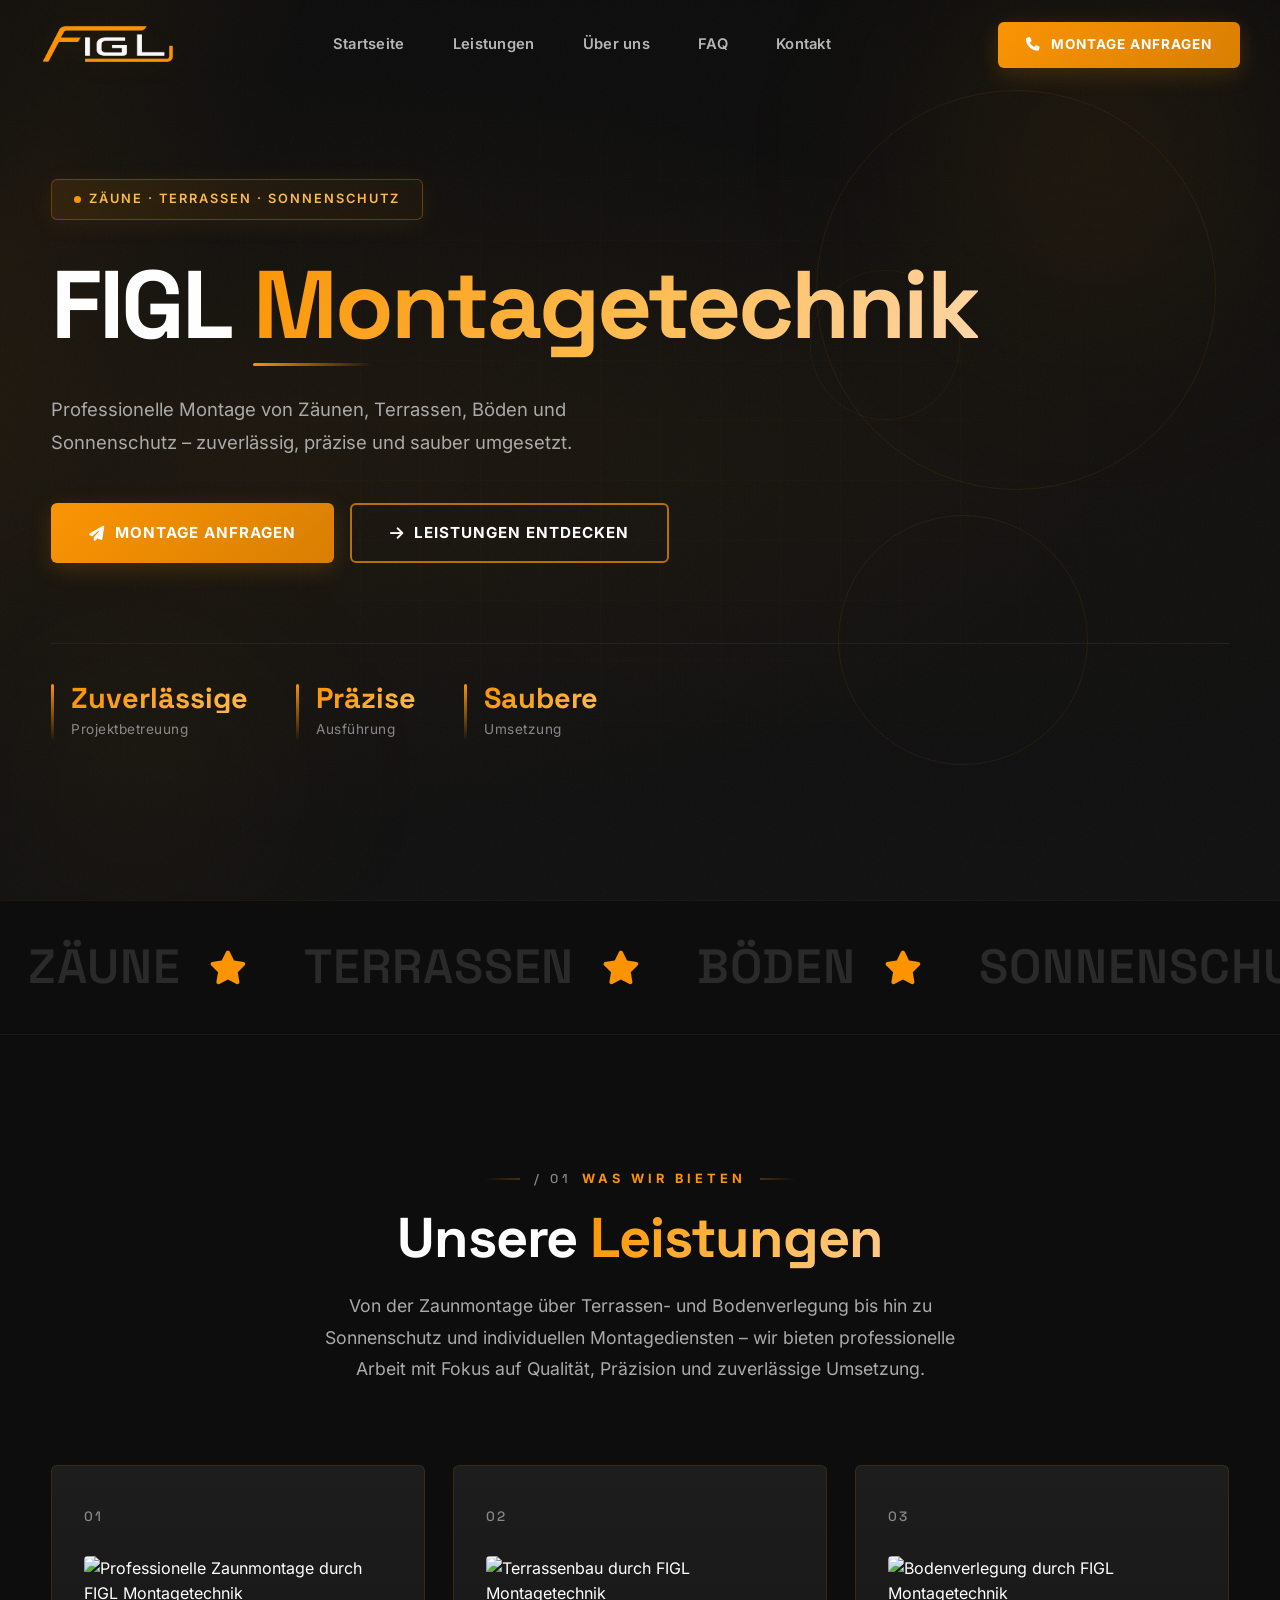
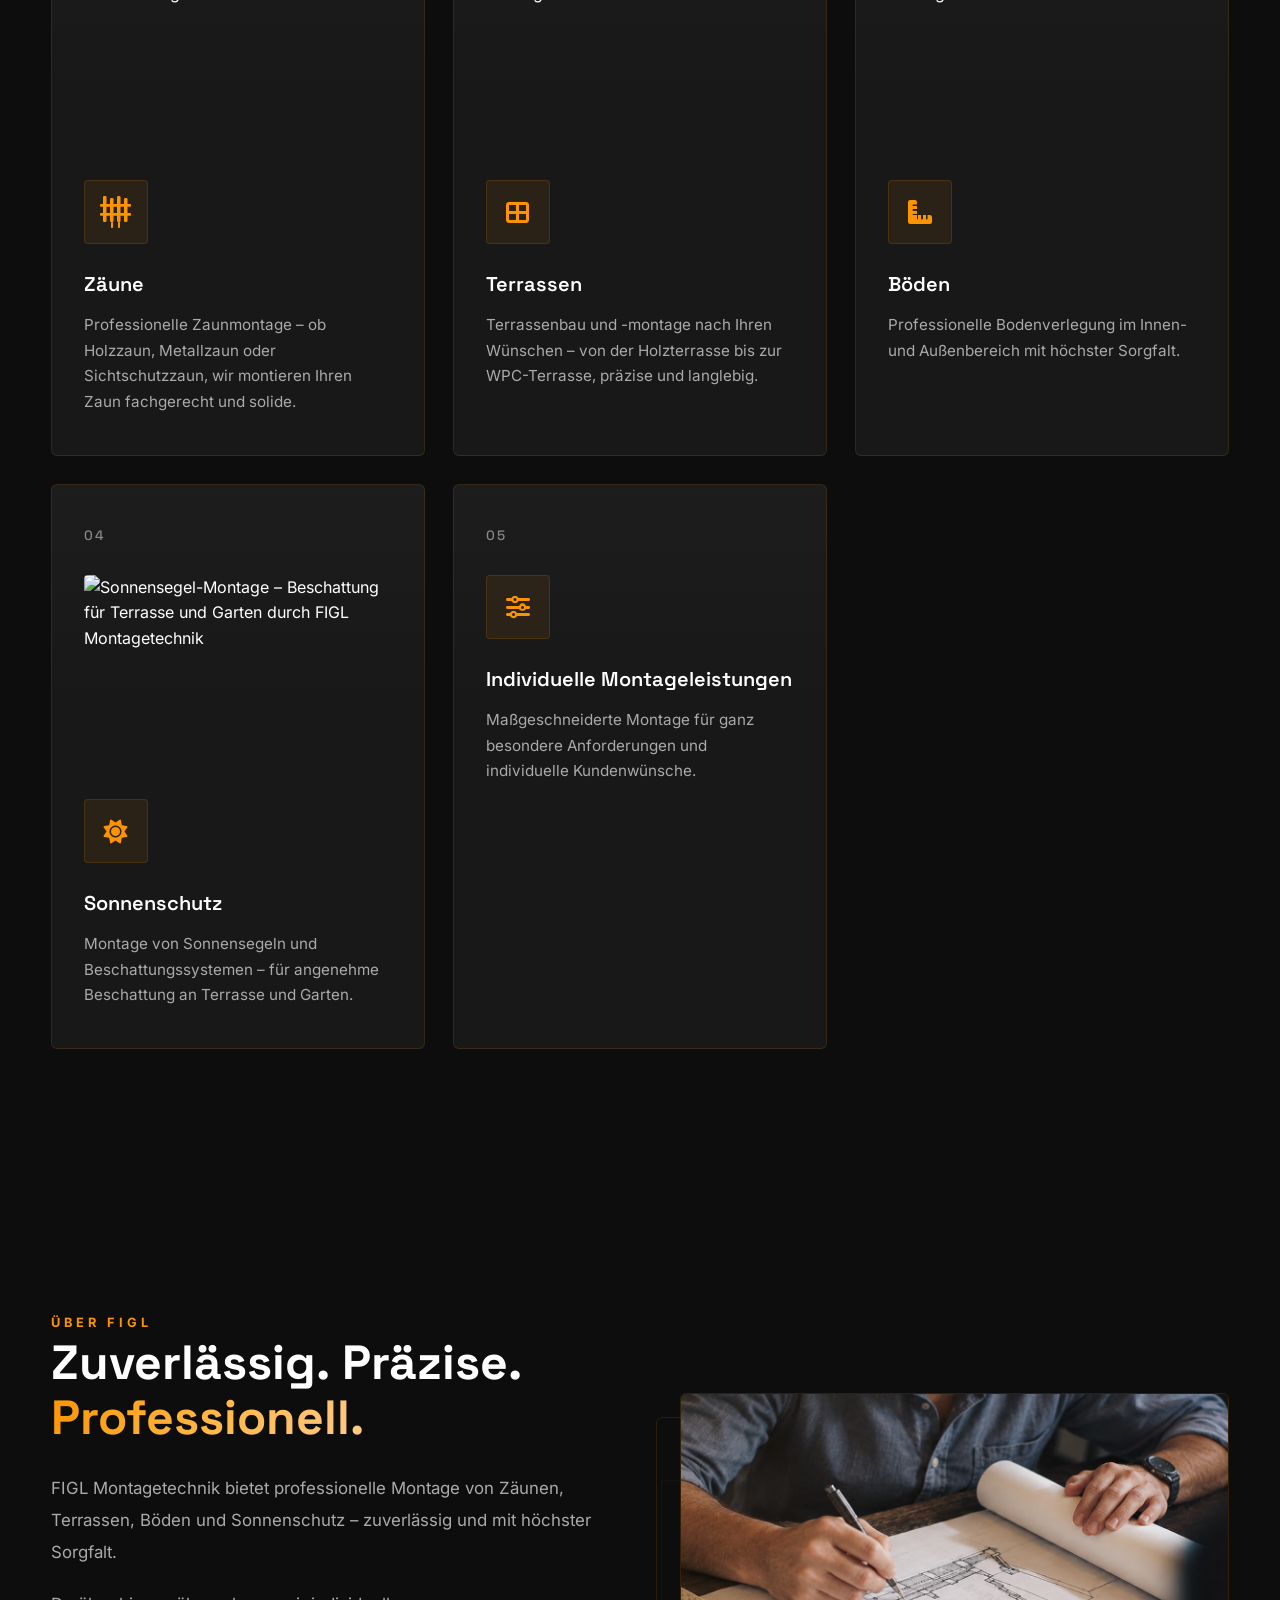
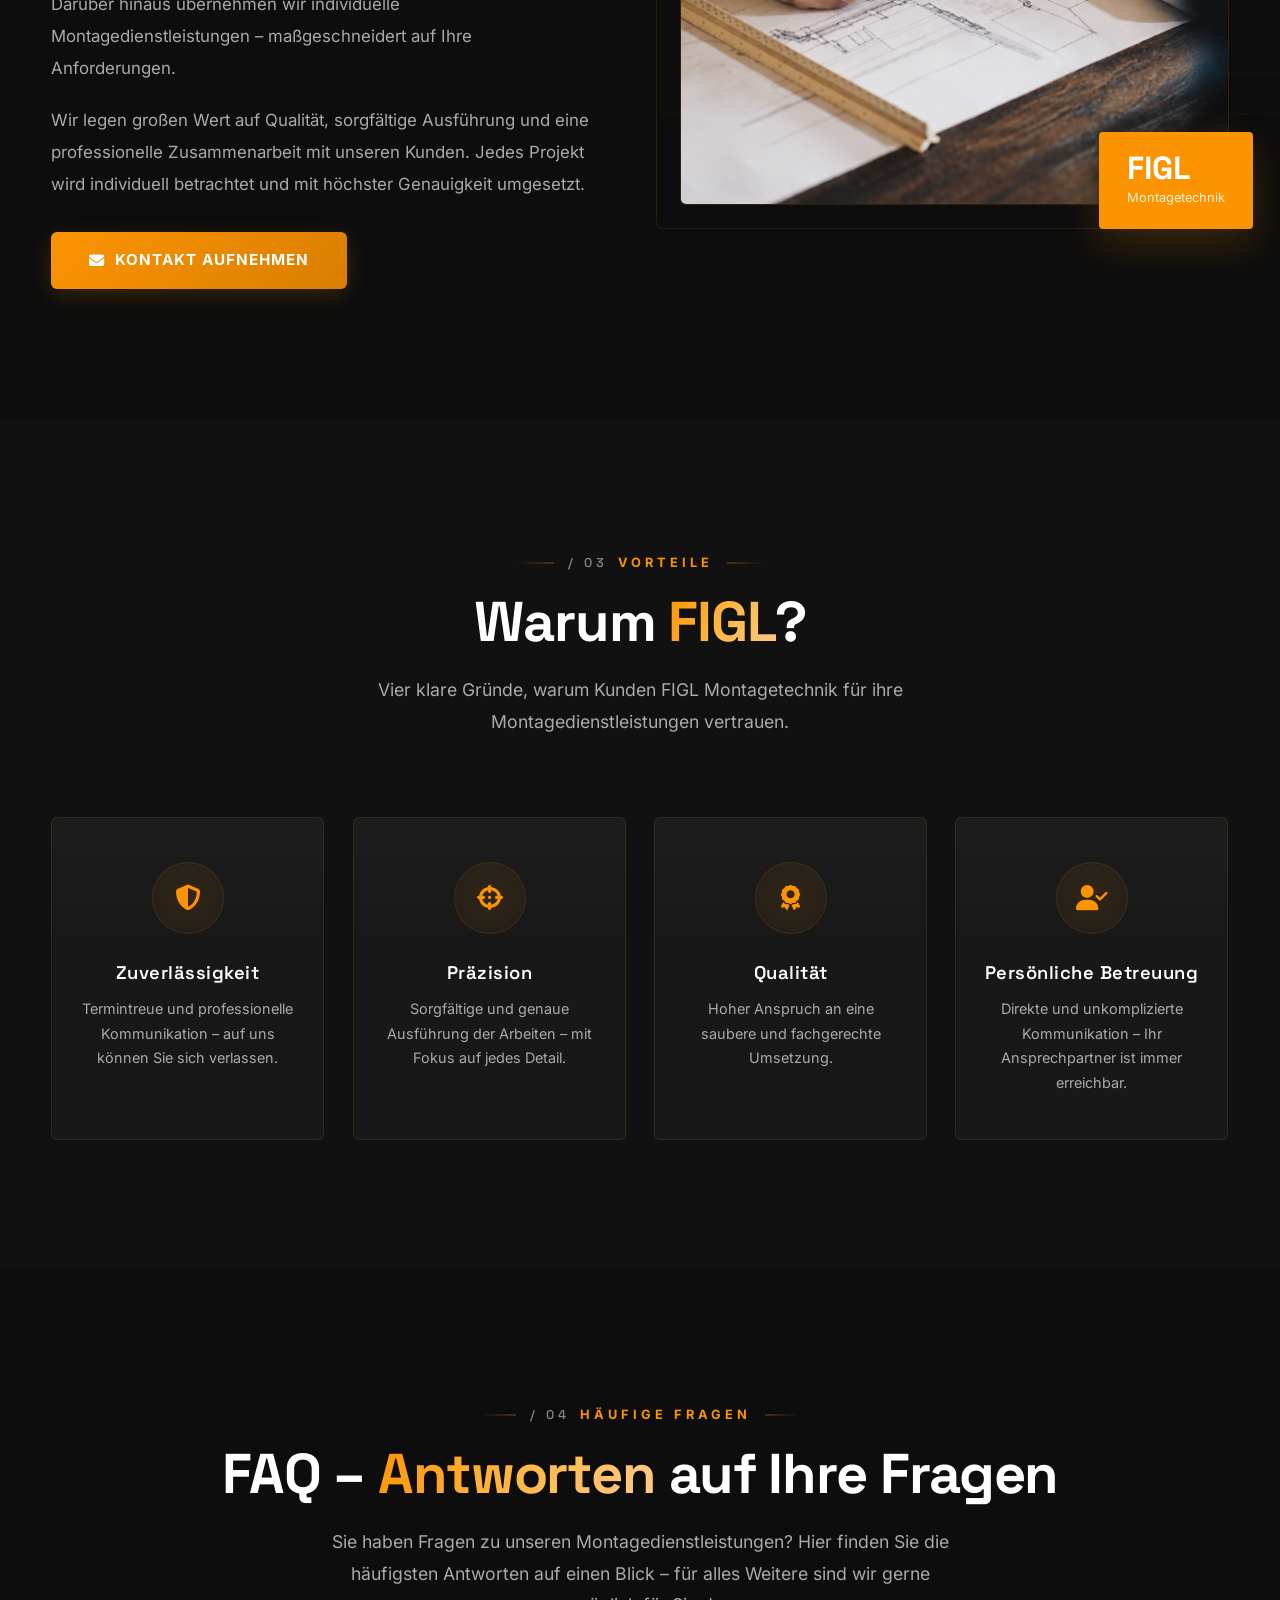
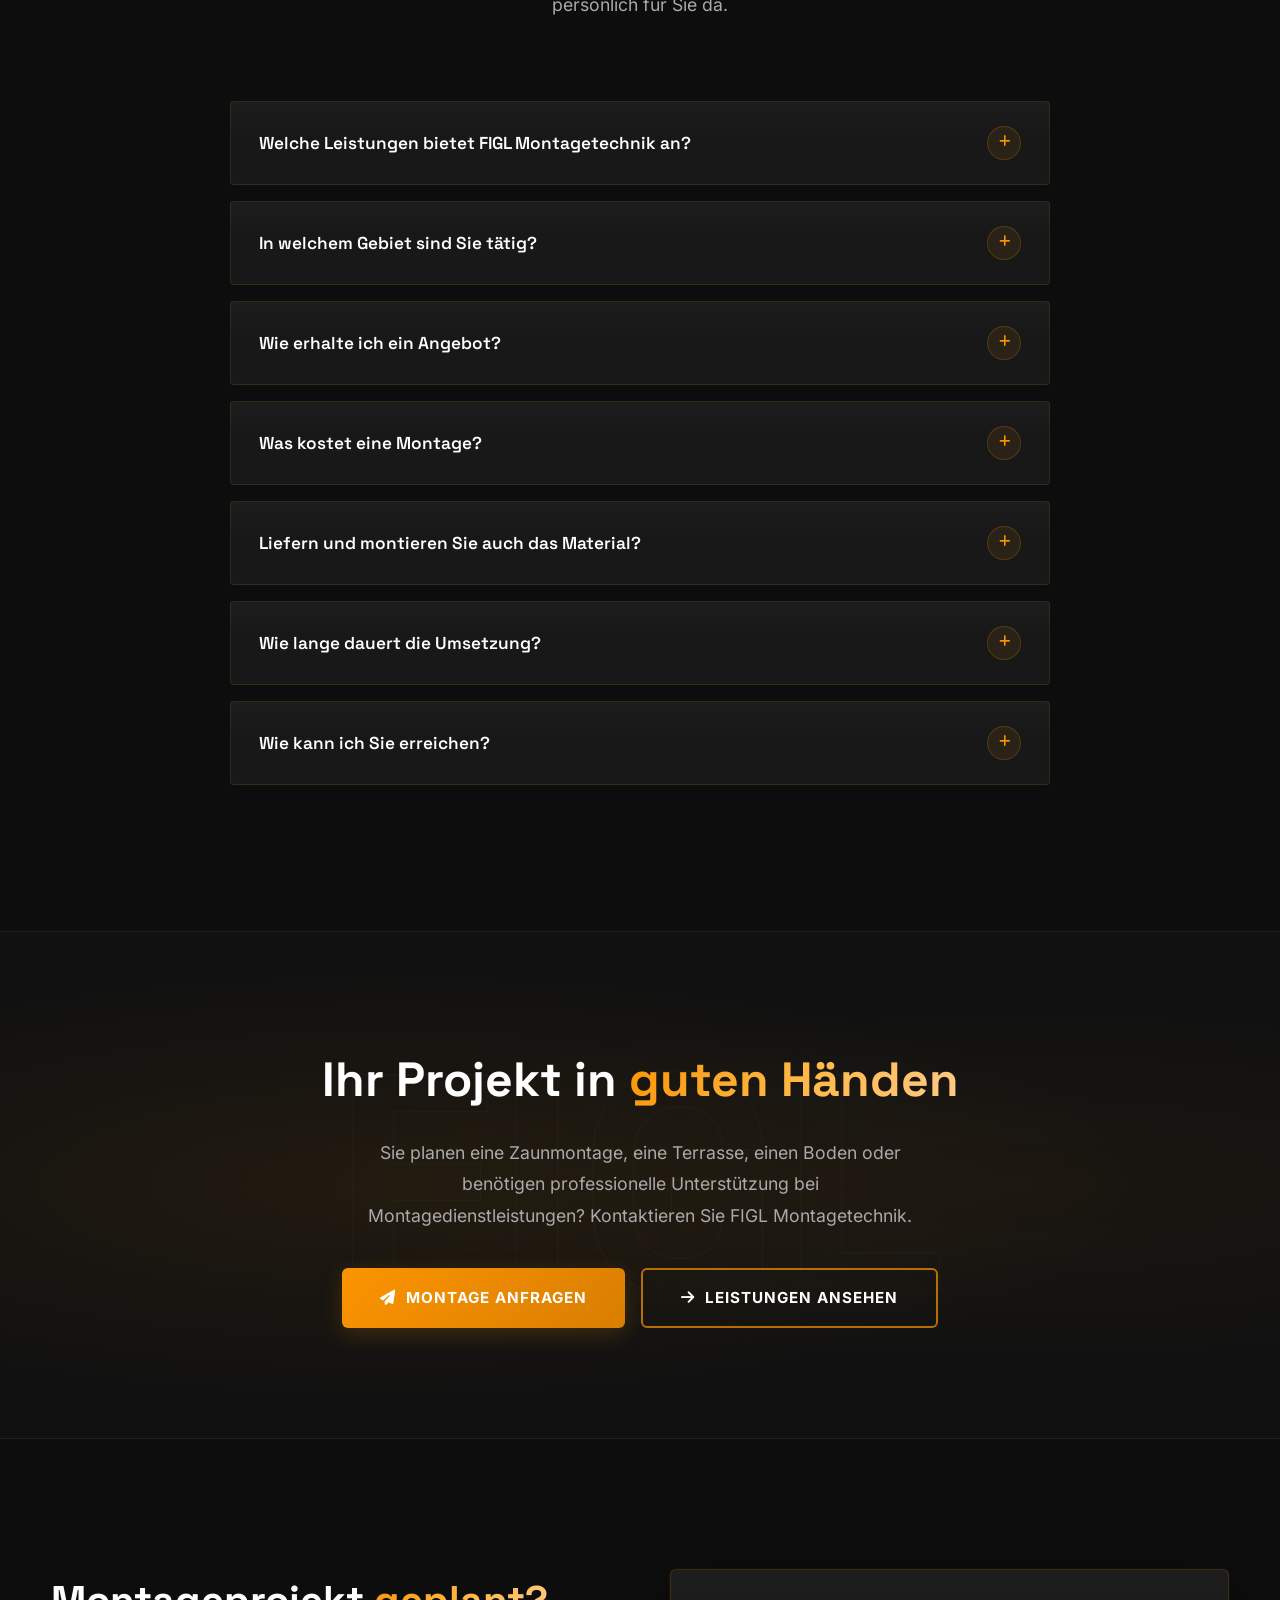
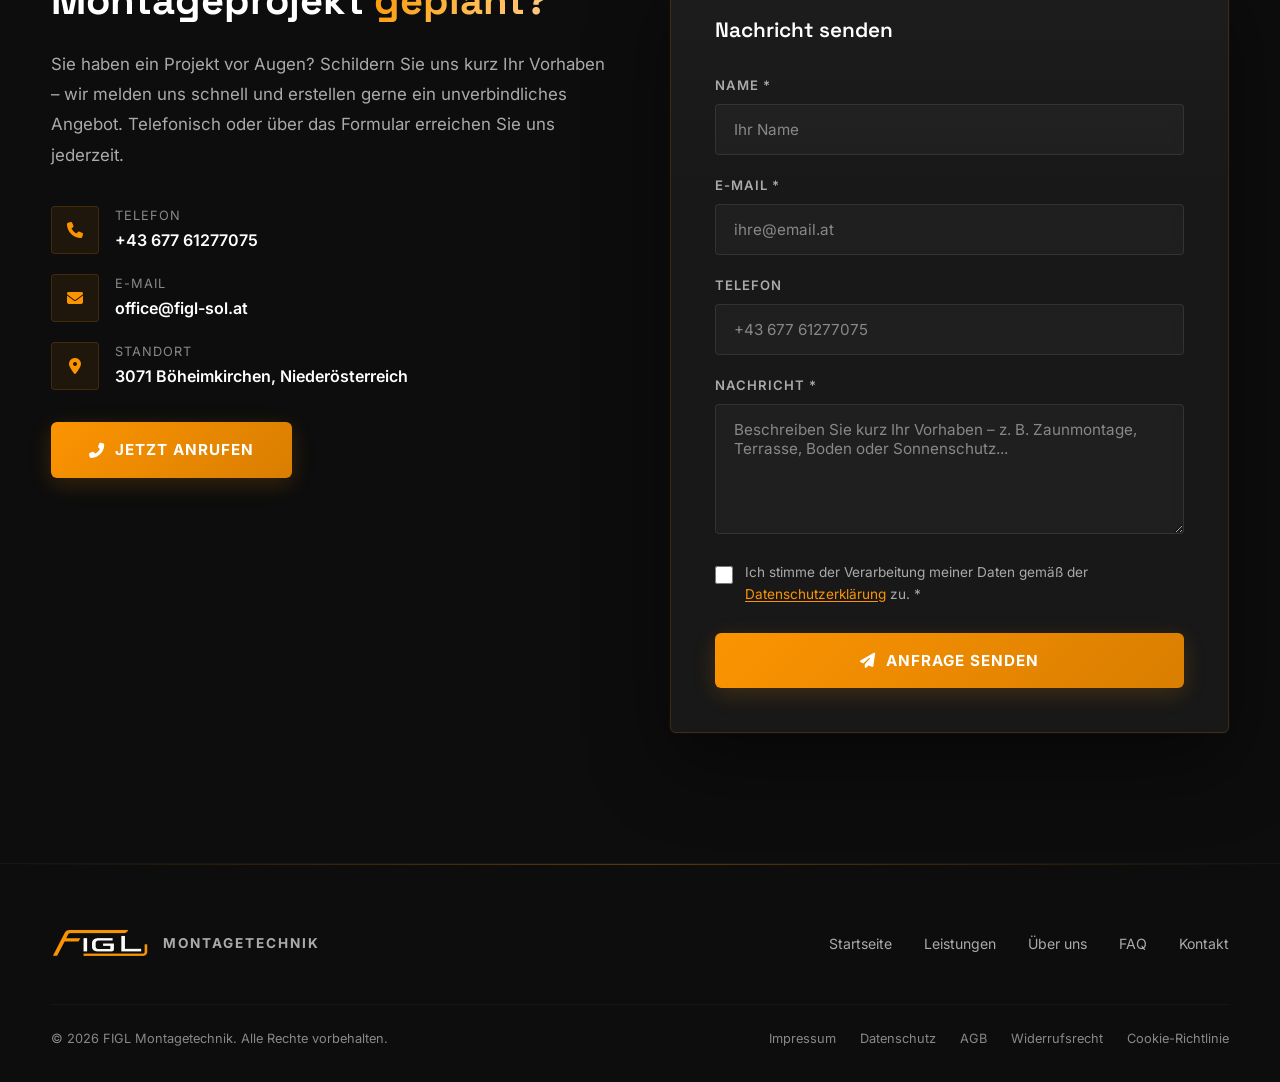
==== commit 6f5593fa: "Update index.html" ====
--- a/index.html
+++ b/index.html
@@ -406,7 +406,7 @@
             letter-spacing: 1px;
             text-transform: uppercase;
             border: none;
-            border-radius: 50px;
+            border-radius: 6px;
             cursor: pointer;
             transition: var(--transition);
             position: relative;
@@ -622,7 +622,7 @@
             color: #fff;
             font-weight: 700;
             font-size: 1rem;
-            border-radius: 50px;
+            border-radius: 6px;
             letter-spacing: 1px;
             text-transform: uppercase;
         }
@@ -725,7 +725,7 @@
             padding: 9px 22px;
             background: linear-gradient(120deg, rgba(252, 148, 1, 0.11), rgba(252, 148, 1, 0.04));
             border: 1px solid rgba(252, 148, 1, 0.3);
-            border-radius: 50px;
+            border-radius: 6px;
             font-size: 0.8rem;
             font-weight: 600;
             color: var(--orange-light);
@@ -950,7 +950,7 @@
             background: linear-gradient(180deg, rgba(255,255,255,0.02) 0%, transparent 40%),
                         var(--card);
             border: 1px solid var(--card-border);
-            border-radius: 20px;
+            border-radius: 6px;
             padding: 40px 32px;
             transition: var(--transition);
             position: relative;
@@ -998,7 +998,7 @@
             justify-content: center;
             background: rgba(252, 148, 1, 0.08);
             border: 1px solid rgba(252, 148, 1, 0.15);
-            border-radius: 16px;
+            border-radius: 4px;
             margin-bottom: 24px;
             font-size: 1.5rem;
             color: var(--orange);
@@ -1031,7 +1031,7 @@
             margin-bottom: 24px;
             height: 200px;
             object-fit: cover;
-            border-radius: 12px;
+            border-radius: 4px;
             display: block;
         }
 
@@ -1048,7 +1048,7 @@
 
         .project-card {
             position: relative;
-            border-radius: 20px;
+            border-radius: 6px;
             overflow: hidden;
             aspect-ratio: 4 / 3;
             cursor: pointer;
@@ -1091,7 +1091,7 @@
             padding: 4px 14px;
             background: rgba(252, 148, 1, 0.16);
             border: 1px solid rgba(252, 148, 1, 0.3);
-            border-radius: 50px;
+            border-radius: 6px;
             font-size: 0.72rem;
             font-weight: 600;
             color: var(--orange);
@@ -1174,7 +1174,7 @@
             width: 100%;
             max-height: 70vh;
             object-fit: cover;
-            border-radius: 20px;
+            border-radius: 6px;
             border: 1px solid rgba(252, 148, 1, 0.25);
             box-shadow: 0 40px 120px rgba(0, 0, 0, 0.7), 0 0 0 1px rgba(252, 148, 1, 0.05);
         }
@@ -1250,7 +1250,7 @@
         .legal-modal__panel {
             background: linear-gradient(180deg, rgba(255,255,255,0.02) 0%, transparent 30%), var(--card);
             border: 1px solid rgba(252, 148, 1, 0.18);
-            border-radius: 20px;
+            border-radius: 6px;
             box-shadow: 0 40px 120px rgba(0, 0, 0, 0.7), 0 0 0 1px rgba(252, 148, 1, 0.05);
             width: min(800px, 94vw);
             max-height: min(86vh, 700px);
@@ -1295,7 +1295,7 @@
             color: var(--text-secondary);
             padding: 8px 14px;
             border: 1px solid rgba(252, 148, 1, 0.3);
-            border-radius: 50px;
+            border-radius: 6px;
             transition: var(--transition-fast);
             display: inline-flex;
             align-items: center;
@@ -1465,7 +1465,7 @@
 
         .about__image-frame {
             position: relative;
-            border-radius: 24px;
+            border-radius: 6px;
             overflow: hidden;
             aspect-ratio: 4 / 3;
             border: 1px solid rgba(252, 148, 1, 0.15);
@@ -1493,7 +1493,7 @@
             background: var(--orange);
             color: #fff;
             padding: 20px 28px;
-            border-radius: 16px;
+            border-radius: 4px;
             box-shadow: 0 16px 40px rgba(252, 148, 1, 0.19);
             z-index: 2;
         }
@@ -1520,7 +1520,7 @@
             right: 24px;
             bottom: -24px;
             border: 1px solid rgba(252, 148, 1, 0.12);
-            border-radius: 24px;
+            border-radius: 6px;
             z-index: 0;
         }
 
@@ -1541,7 +1541,7 @@
             background: linear-gradient(180deg, rgba(255,255,255,0.02) 0%, transparent 40%),
                         var(--card);
             border: 1px solid var(--card-border);
-            border-radius: 20px;
+            border-radius: 6px;
             transition: var(--transition);
             position: relative;
             transform-style: preserve-3d;
@@ -1618,7 +1618,7 @@
             background: linear-gradient(180deg, rgba(255,255,255,0.02) 0%, transparent 40%),
                         var(--card);
             border: 1px solid var(--card-border);
-            border-radius: 16px;
+            border-radius: 4px;
             margin-bottom: 16px;
             overflow: hidden;
             transition: var(--transition);
@@ -1828,7 +1828,7 @@
             justify-content: center;
             background: rgba(252, 148, 1, 0.08);
             border: 1px solid rgba(252, 148, 1, 0.15);
-            border-radius: 12px;
+            border-radius: 4px;
             color: var(--orange);
             font-size: 1rem;
             flex-shrink: 0;
@@ -1868,7 +1868,7 @@
         .contact-form {
             background: linear-gradient(180deg, rgba(255,255,255,0.02) 0%, transparent 30%), var(--card);
             border: 1px solid rgba(252, 148, 1, 0.14);
-            border-radius: 24px;
+            border-radius: 6px;
             padding: 44px;
             box-shadow: 0 30px 80px rgba(0, 0, 0, 0.45), 0 0 0 1px rgba(252, 148, 1, 0.04);
             backdrop-filter: blur(8px);
@@ -1900,7 +1900,7 @@
             padding: 15px 18px;
             background: rgba(255, 255, 255, 0.03);
             border: 1px solid rgba(255, 255, 255, 0.09);
-            border-radius: 12px;
+            border-radius: 4px;
             color: #fff;
             font-family: inherit;
             font-size: 0.95rem;
@@ -1951,7 +1951,7 @@
         .form-message {
             margin-top: 18px;
             padding: 14px 18px;
-            border-radius: 12px;
+            border-radius: 4px;
             font-size: 0.9rem;
             line-height: 1.5;
             display: none;
@@ -2169,7 +2169,7 @@
             content: '';
             position: absolute;
             inset: 0;
-            border-radius: 20px;
+            border-radius: 6px;
             background: radial-gradient(340px circle at var(--mx, 50%) var(--my, 50%),
                         rgba(252, 148, 1, 0.13), transparent 60%);
             opacity: 0;
@@ -2182,7 +2182,7 @@
             content: '';
             position: absolute;
             inset: 0;
-            border-radius: 20px;
+            border-radius: 6px;
             background: radial-gradient(300px circle at var(--mx, 50%) var(--my, 50%),
                         rgba(252, 148, 1, 0.13), transparent 60%);
             opacity: 0;
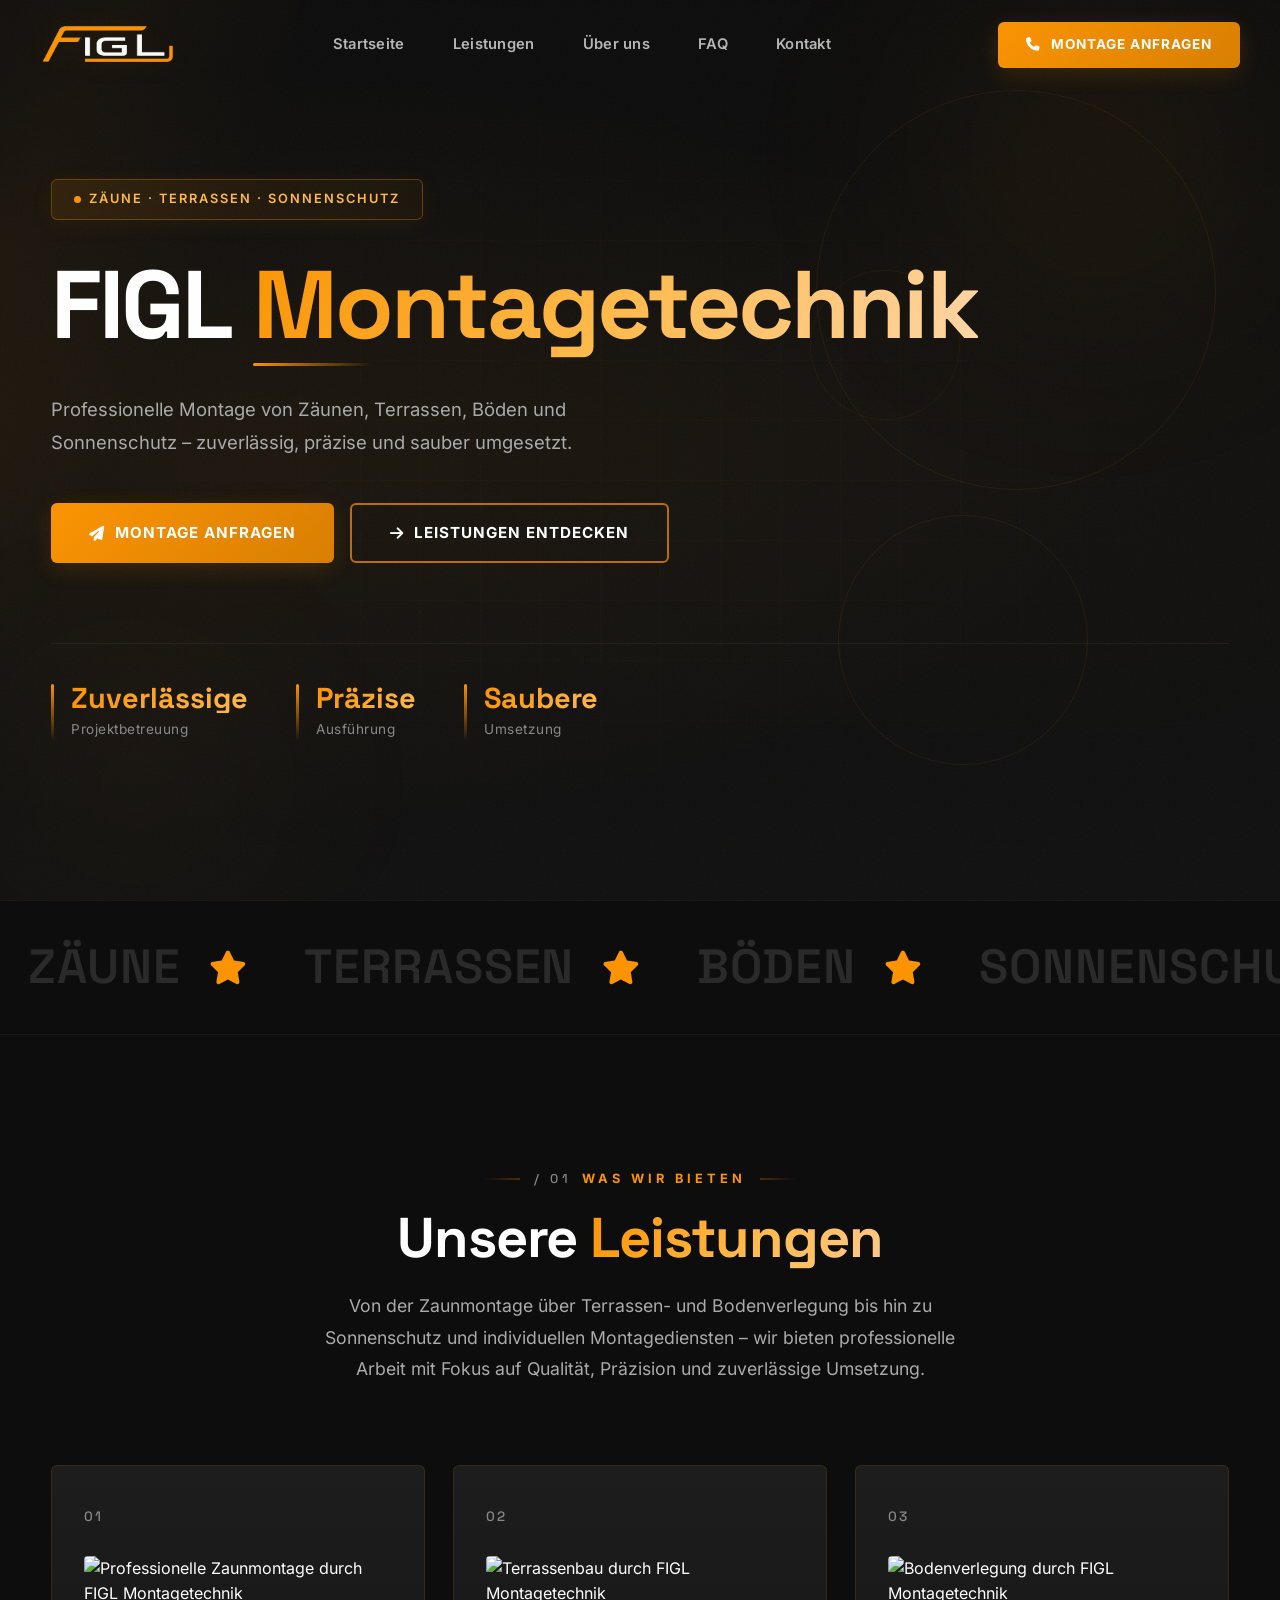
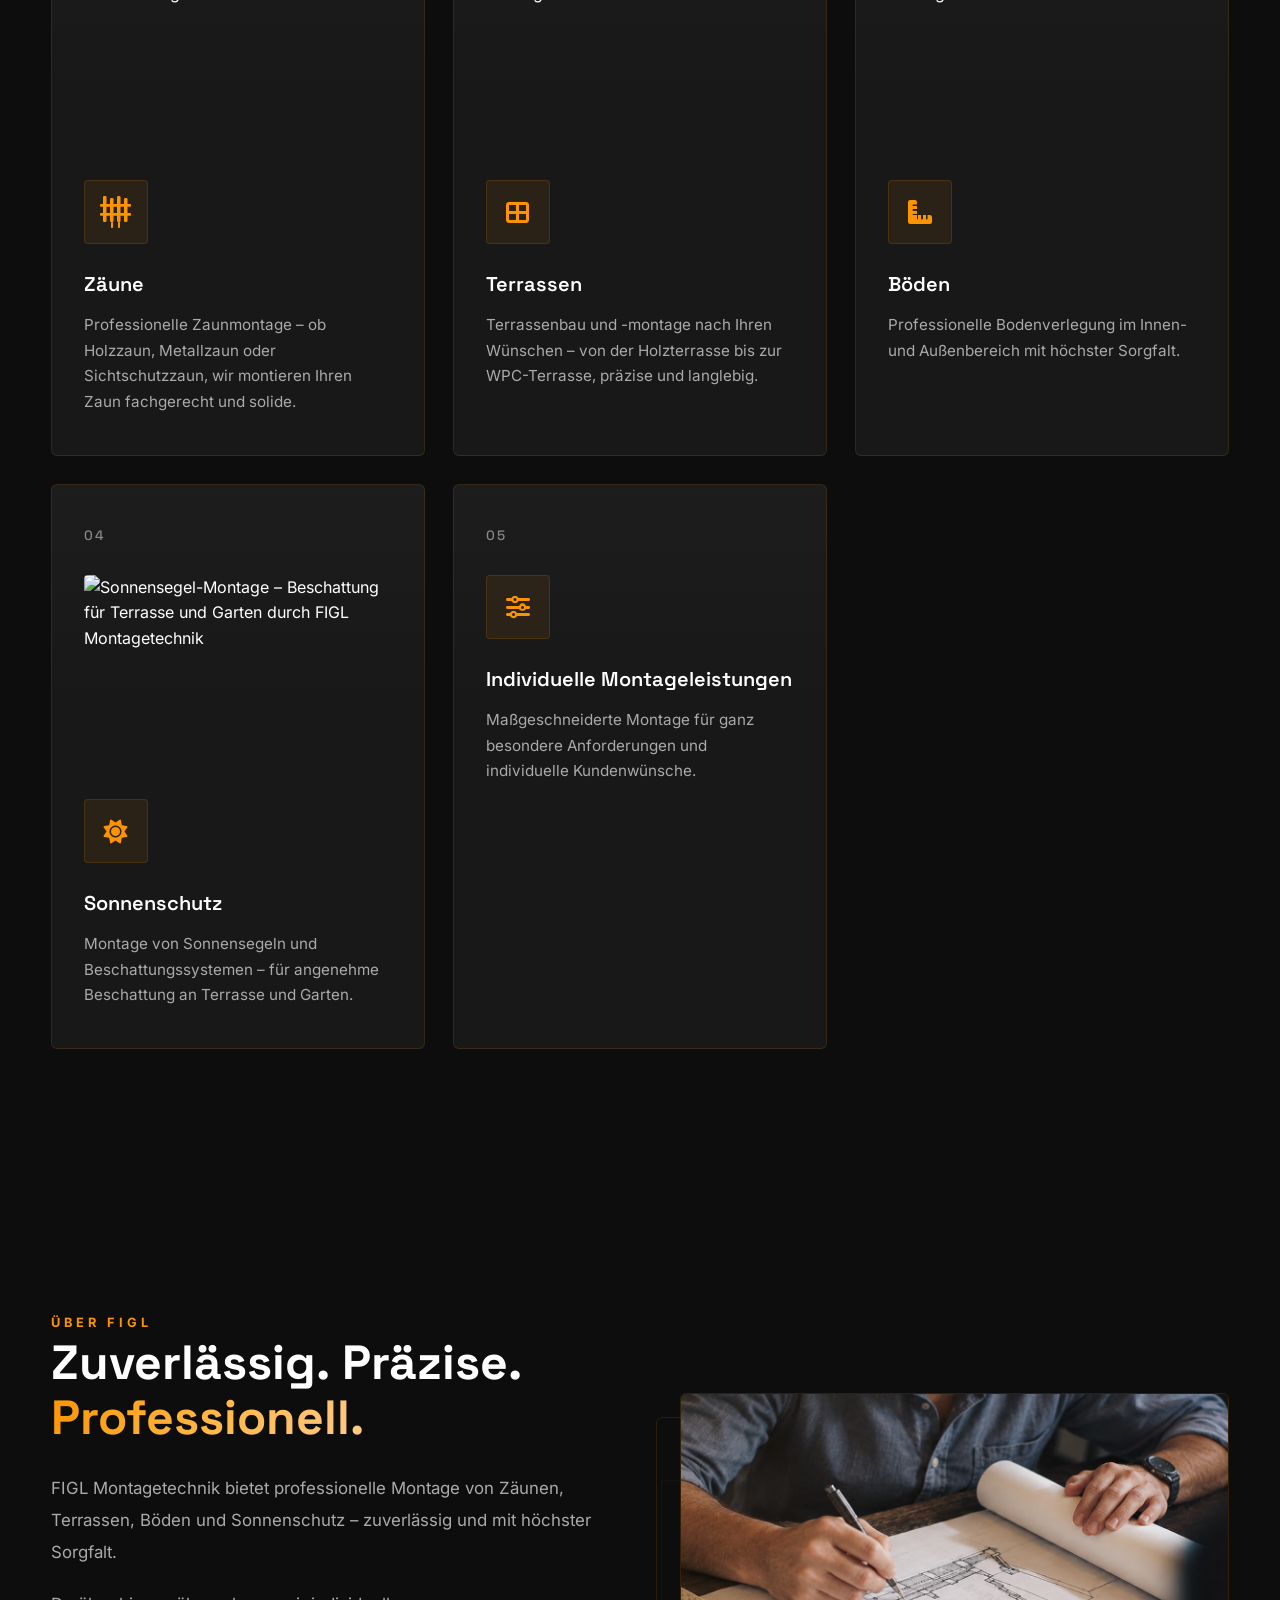
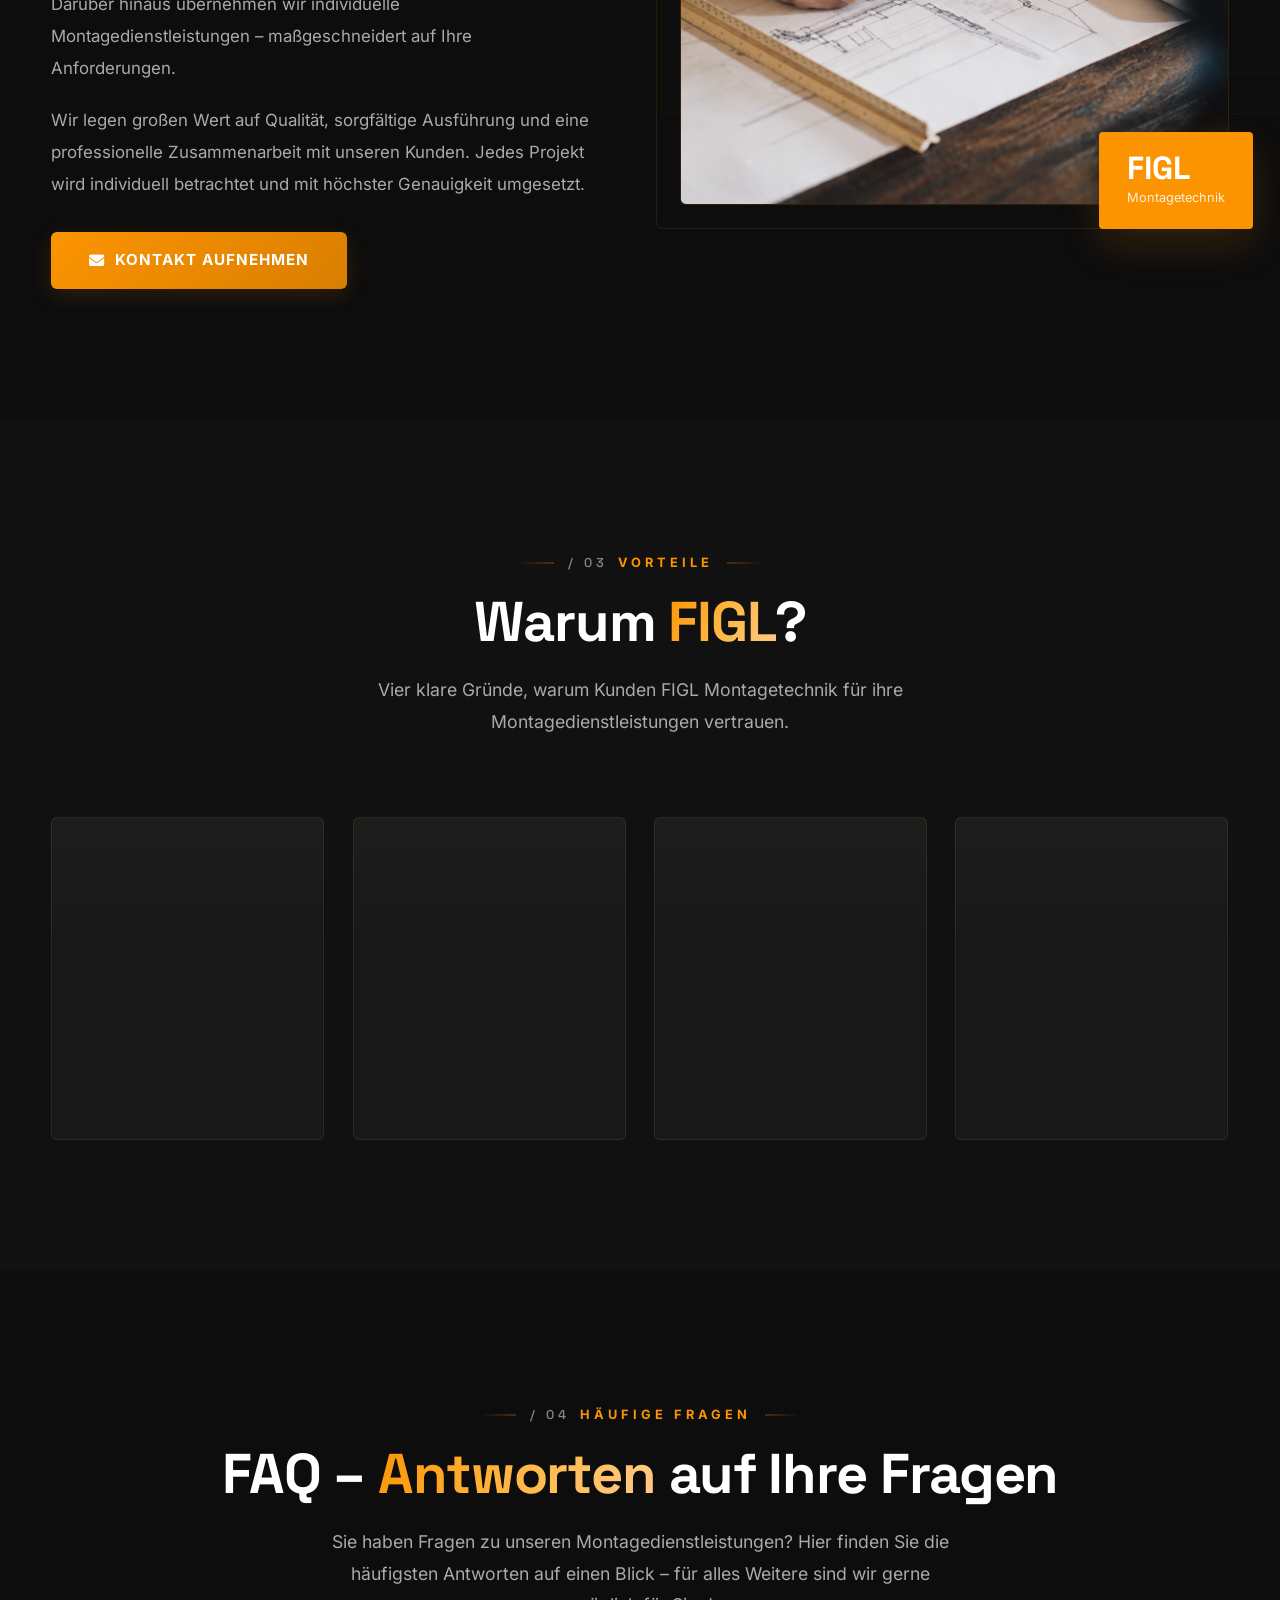
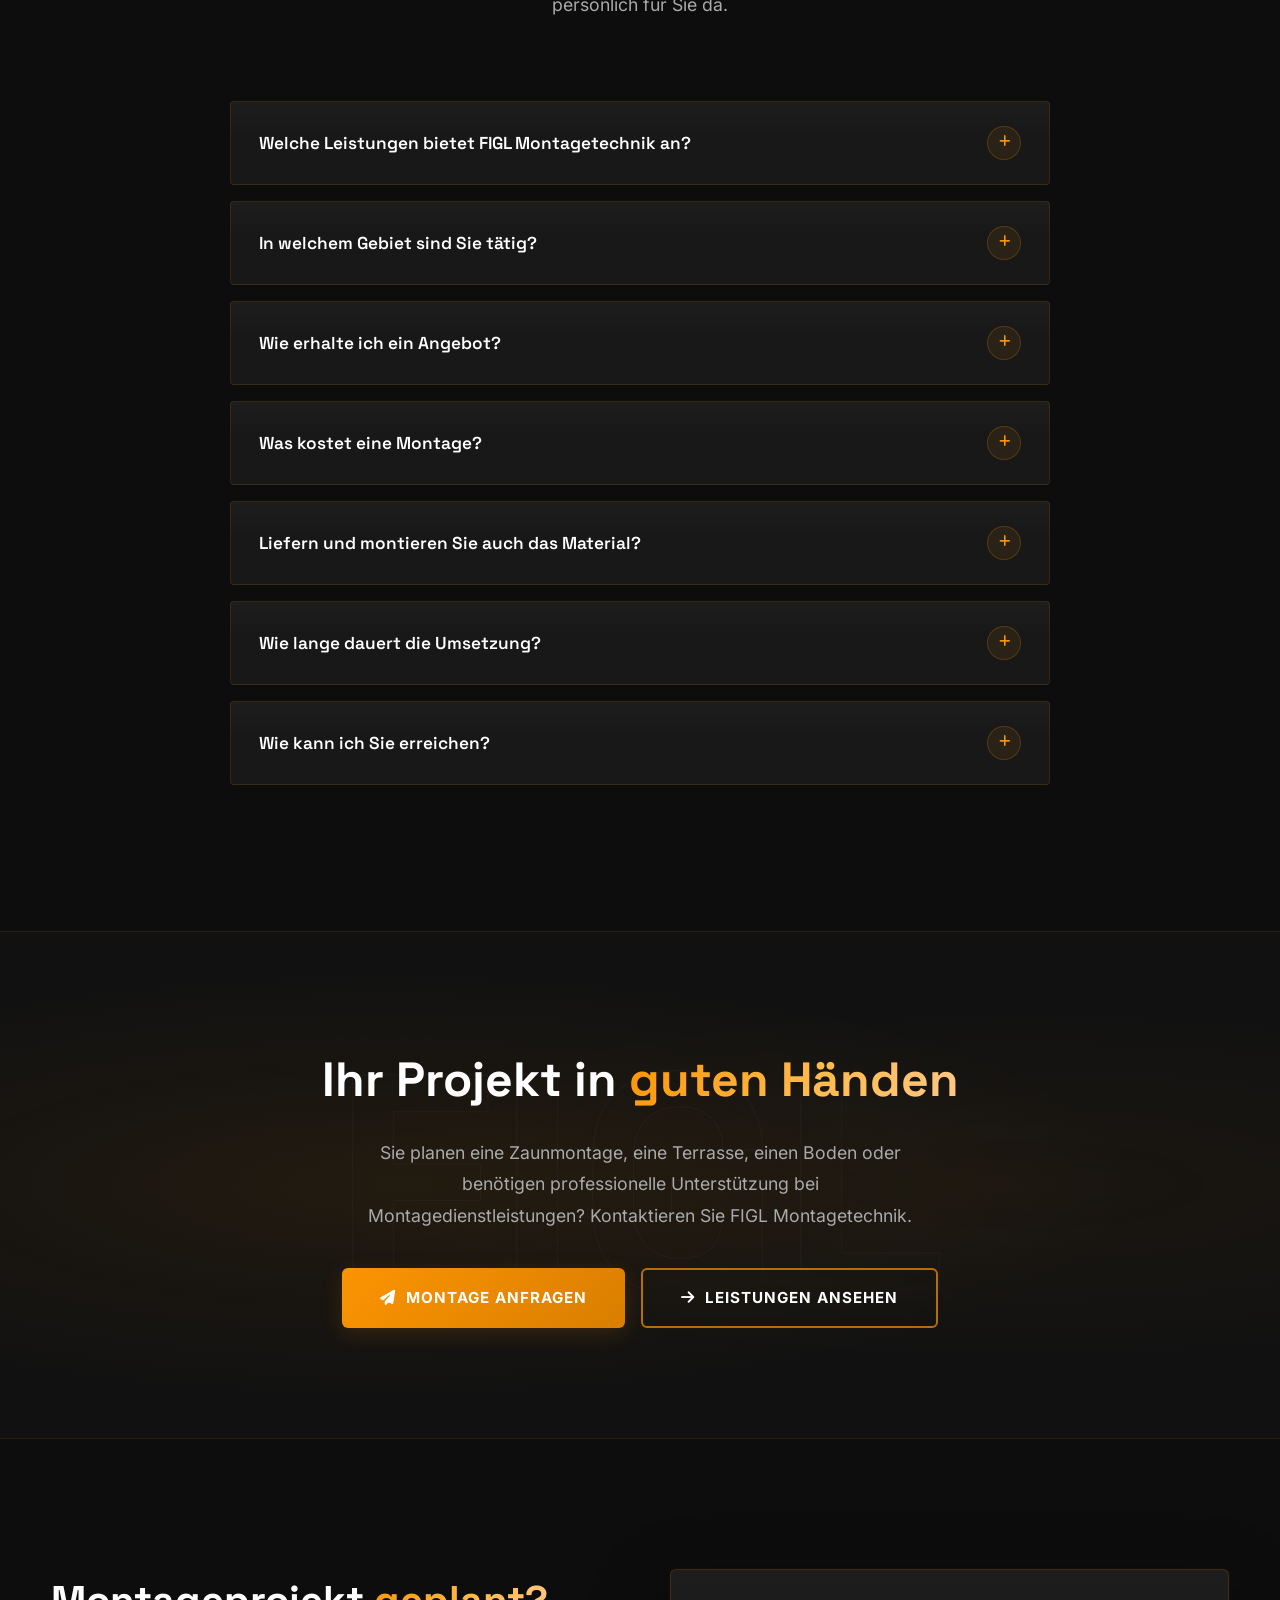
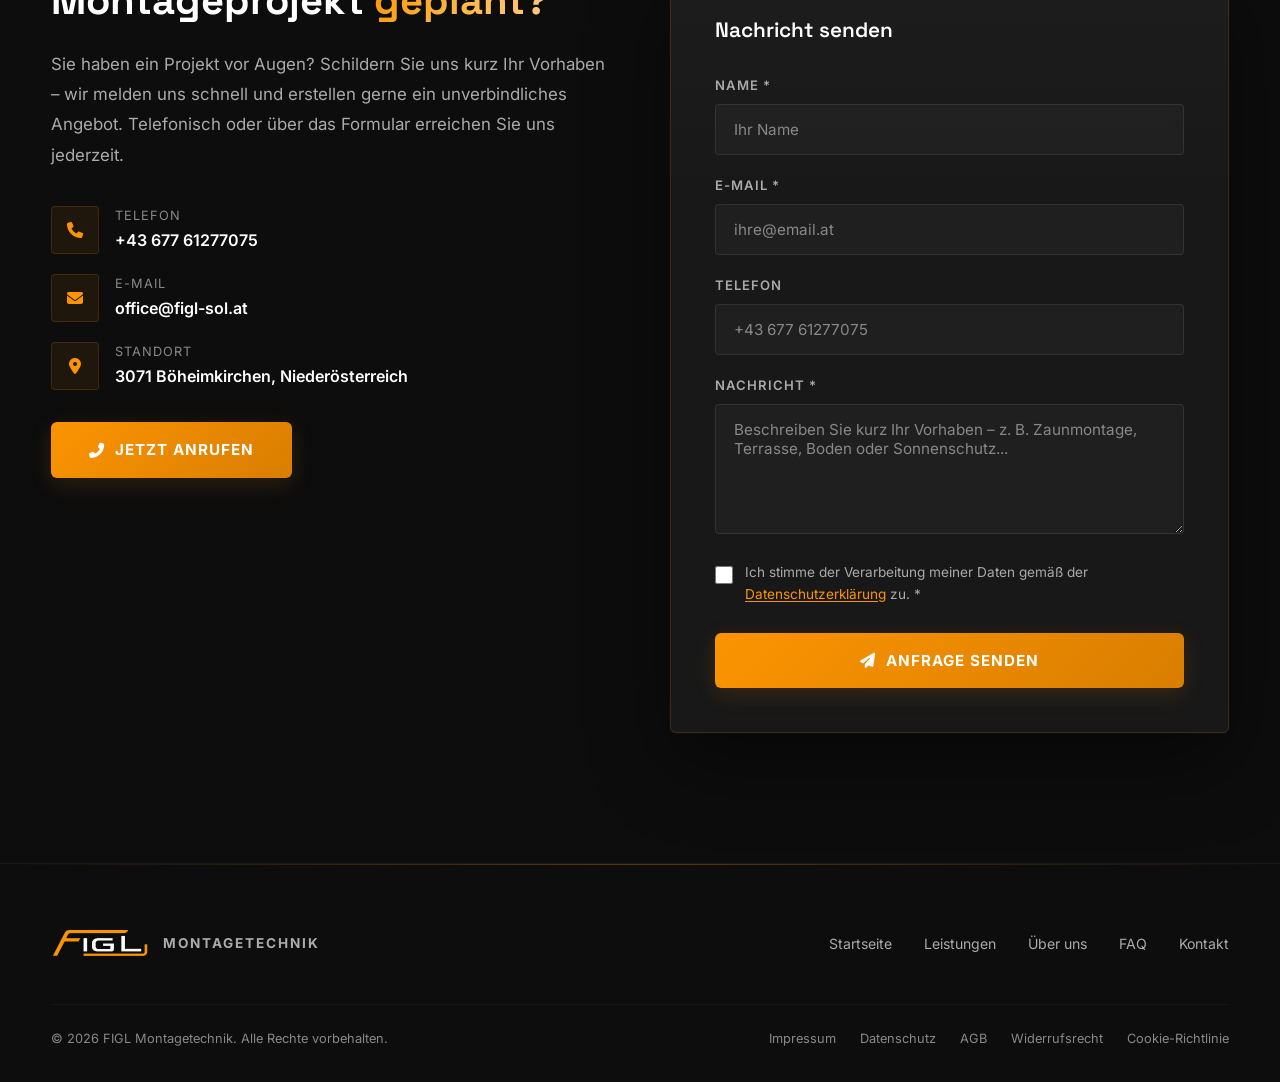
==== commit e5356763: "Update index.html" ====
--- a/index.html
+++ b/index.html
@@ -239,8 +239,8 @@
 
         @keyframes logoIn {
             0%   { opacity: 0; transform: translateY(34px) scale(0.82); filter: blur(10px) drop-shadow(0 0 0 rgba(252,148,1,0)); }
-            55%  { opacity: 1; filter: blur(0) drop-shadow(0 0 34px rgba(252,148,1,0.26)); }
-            100% { opacity: 1; transform: translateY(0) scale(1); filter: blur(0) drop-shadow(0 10px 45px rgba(252,148,1,0.14)); }
+            55%  { opacity: 1; filter: blur(0) drop-shadow(0 0 34px rgba(252,148,1,0.21)); }
+            100% { opacity: 1; transform: translateY(0) scale(1); filter: blur(0) drop-shadow(0 10px 45px rgba(252,148,1,0.11)); }
         }
 
         .preloader__brand {
@@ -432,12 +432,12 @@
         .btn--primary {
             background: linear-gradient(135deg, var(--orange) 0%, var(--orange-dark) 100%);
             color: #fff;
-            box-shadow: 0 6px 22px rgba(252, 148, 1, 0.18);
+            box-shadow: 0 6px 22px rgba(252, 148, 1, 0.14);
         }
         .btn--primary:hover {
             background: linear-gradient(135deg, var(--orange-light) 0%, var(--orange) 100%);
             transform: translateY(-3px);
-            box-shadow: 0 18px 50px rgba(252, 148, 1, 0.29);
+            box-shadow: 0 18px 50px rgba(252, 148, 1, 0.23);
         }
 
         .btn--outline {
@@ -450,7 +450,7 @@
             background: linear-gradient(135deg, rgba(252, 148, 1, 0.14) 0%, rgba(252, 148, 1, 0.04) 100%);
             border-color: var(--orange);
             transform: translateY(-3px);
-            box-shadow: 0 18px 50px rgba(252, 148, 1, 0.19);
+            box-shadow: 0 18px 50px rgba(252, 148, 1, 0.15);
         }
 
 
@@ -696,7 +696,7 @@
             height: 520px;
             top: -12%;
             right: -6%;
-            background: radial-gradient(circle, rgba(252, 148, 1, 0.10), transparent 68%);
+            background: radial-gradient(circle, rgba(252, 148, 1, 0.08), transparent 68%);
             animation: orbFloat 16s ease-in-out infinite;
         }
         .hero__orb--2 {
@@ -704,7 +704,7 @@
             height: 420px;
             bottom: -10%;
             left: -6%;
-            background: radial-gradient(circle, rgba(252, 148, 1, 0.06), transparent 68%);
+            background: radial-gradient(circle, rgba(252, 148, 1, 0.05), transparent 68%);
             animation: orbFloat 20s ease-in-out infinite reverse;
         }
 
@@ -734,7 +734,7 @@
             margin-bottom: 32px;
             opacity: 0;
             backdrop-filter: blur(8px);
-            box-shadow: 0 4px 24px rgba(252, 148, 1, 0.08);
+            box-shadow: 0 4px 24px rgba(252, 148, 1, 0.06);
         }
 
         .hero__badge::before {
@@ -743,14 +743,14 @@
             height: 7px;
             border-radius: 50%;
             background: var(--orange);
-            box-shadow: 0 0 0 0 rgba(252, 148, 1, 0.32);
+            box-shadow: 0 0 0 0 rgba(252, 148, 1, 0.26);
             animation: badgePulse 2.2s ease-out infinite;
         }
 
         .hero__badge i { display: none; }
 
         @keyframes badgePulse {
-            0%   { box-shadow: 0 0 0 0 rgba(252, 148, 1, 0.29); }
+            0%   { box-shadow: 0 0 0 0 rgba(252, 148, 1, 0.23); }
             70%  { box-shadow: 0 0 0 9px rgba(252, 148, 1, 0); }
             100% { box-shadow: 0 0 0 0 rgba(252, 148, 1, 0); }
         }
@@ -977,7 +977,7 @@
         .service-card:hover {
             transform: translateY(-8px);
             border-color: var(--card-border-hover);
-            box-shadow: 0 24px 70px rgba(252, 148, 1, 0.09), 0 2px 10px rgba(0, 0, 0, 0.4);
+            box-shadow: 0 24px 70px rgba(252, 148, 1, 0.07), 0 2px 10px rgba(0, 0, 0, 0.4);
         }
 
         .service-card__number {
@@ -1009,7 +1009,7 @@
             background: linear-gradient(135deg, var(--orange) 0%, var(--orange-dark) 100%);
             color: #fff;
             transform: scale(1.08) translateZ(30px);
-            box-shadow: 0 10px 30px rgba(252, 148, 1, 0.26);
+            box-shadow: 0 10px 30px rgba(252, 148, 1, 0.21);
         }
 
         .service-card__title {
@@ -1059,7 +1059,7 @@
 
         .project-card:hover {
             border-color: var(--card-border-hover);
-            box-shadow: 0 30px 70px rgba(0, 0, 0, 0.6), 0 0 0 1px rgba(252, 148, 1, 0.12);
+            box-shadow: 0 30px 70px rgba(0, 0, 0, 0.6), 0 0 0 1px rgba(252, 148, 1, 0.10);
         }
 
         .project-card__image {
@@ -1176,7 +1176,7 @@
             object-fit: cover;
             border-radius: 6px;
             border: 1px solid rgba(252, 148, 1, 0.25);
-            box-shadow: 0 40px 120px rgba(0, 0, 0, 0.7), 0 0 0 1px rgba(252, 148, 1, 0.05);
+            box-shadow: 0 40px 120px rgba(0, 0, 0, 0.7), 0 0 0 1px rgba(252, 148, 1, 0.04);
         }
 
         .lightbox__caption {
@@ -1251,7 +1251,7 @@
             background: linear-gradient(180deg, rgba(255,255,255,0.02) 0%, transparent 30%), var(--card);
             border: 1px solid rgba(252, 148, 1, 0.18);
             border-radius: 6px;
-            box-shadow: 0 40px 120px rgba(0, 0, 0, 0.7), 0 0 0 1px rgba(252, 148, 1, 0.05);
+            box-shadow: 0 40px 120px rgba(0, 0, 0, 0.7), 0 0 0 1px rgba(252, 148, 1, 0.04);
             width: min(800px, 94vw);
             max-height: min(86vh, 700px);
             display: flex;
@@ -1494,7 +1494,7 @@
             color: #fff;
             padding: 20px 28px;
             border-radius: 4px;
-            box-shadow: 0 16px 40px rgba(252, 148, 1, 0.19);
+            box-shadow: 0 16px 40px rgba(252, 148, 1, 0.15);
             z-index: 2;
         }
 
@@ -1564,7 +1564,7 @@
         .advantage-card:hover {
             transform: translateY(-8px);
             border-color: var(--card-border-hover);
-            box-shadow: 0 24px 60px rgba(252, 148, 1, 0.08), 0 2px 10px rgba(0, 0, 0, 0.4);
+            box-shadow: 0 24px 60px rgba(252, 148, 1, 0.06), 0 2px 10px rgba(0, 0, 0, 0.4);
         }
 
         .advantage-card:hover::after { width: 100%; }
@@ -1588,7 +1588,7 @@
             background: linear-gradient(135deg, var(--orange) 0%, var(--orange-dark) 100%);
             color: #fff;
             transform: scale(1.1) translateZ(30px);
-            box-shadow: 0 12px 32px rgba(252, 148, 1, 0.26);
+            box-shadow: 0 12px 32px rgba(252, 148, 1, 0.21);
         }
 
         .advantage-card__title {
@@ -1628,7 +1628,7 @@
 
         .faq-item.open {
             border-color: rgba(252, 148, 1, 0.4);
-            box-shadow: 0 18px 50px rgba(252, 148, 1, 0.06), 0 2px 10px rgba(0, 0, 0, 0.4);
+            box-shadow: 0 18px 50px rgba(252, 148, 1, 0.05), 0 2px 10px rgba(0, 0, 0, 0.4);
         }
 
         .faq-item__question {
@@ -1870,7 +1870,7 @@
             border: 1px solid rgba(252, 148, 1, 0.14);
             border-radius: 6px;
             padding: 44px;
-            box-shadow: 0 30px 80px rgba(0, 0, 0, 0.45), 0 0 0 1px rgba(252, 148, 1, 0.04);
+            box-shadow: 0 30px 80px rgba(0, 0, 0, 0.45), 0 0 0 1px rgba(252, 148, 1, 0.03);
             backdrop-filter: blur(8px);
         }
 
@@ -2171,7 +2171,7 @@
             inset: 0;
             border-radius: 6px;
             background: radial-gradient(340px circle at var(--mx, 50%) var(--my, 50%),
-                        rgba(252, 148, 1, 0.13), transparent 60%);
+                        rgba(252, 148, 1, 0.10), transparent 60%);
             opacity: 0;
             transition: opacity 0.4s ease;
             pointer-events: none;
@@ -2184,7 +2184,7 @@
             inset: 0;
             border-radius: 6px;
             background: radial-gradient(300px circle at var(--mx, 50%) var(--my, 50%),
-                        rgba(252, 148, 1, 0.13), transparent 60%);
+                        rgba(252, 148, 1, 0.10), transparent 60%);
             opacity: 0;
             transition: opacity 0.4s ease;
             pointer-events: none;
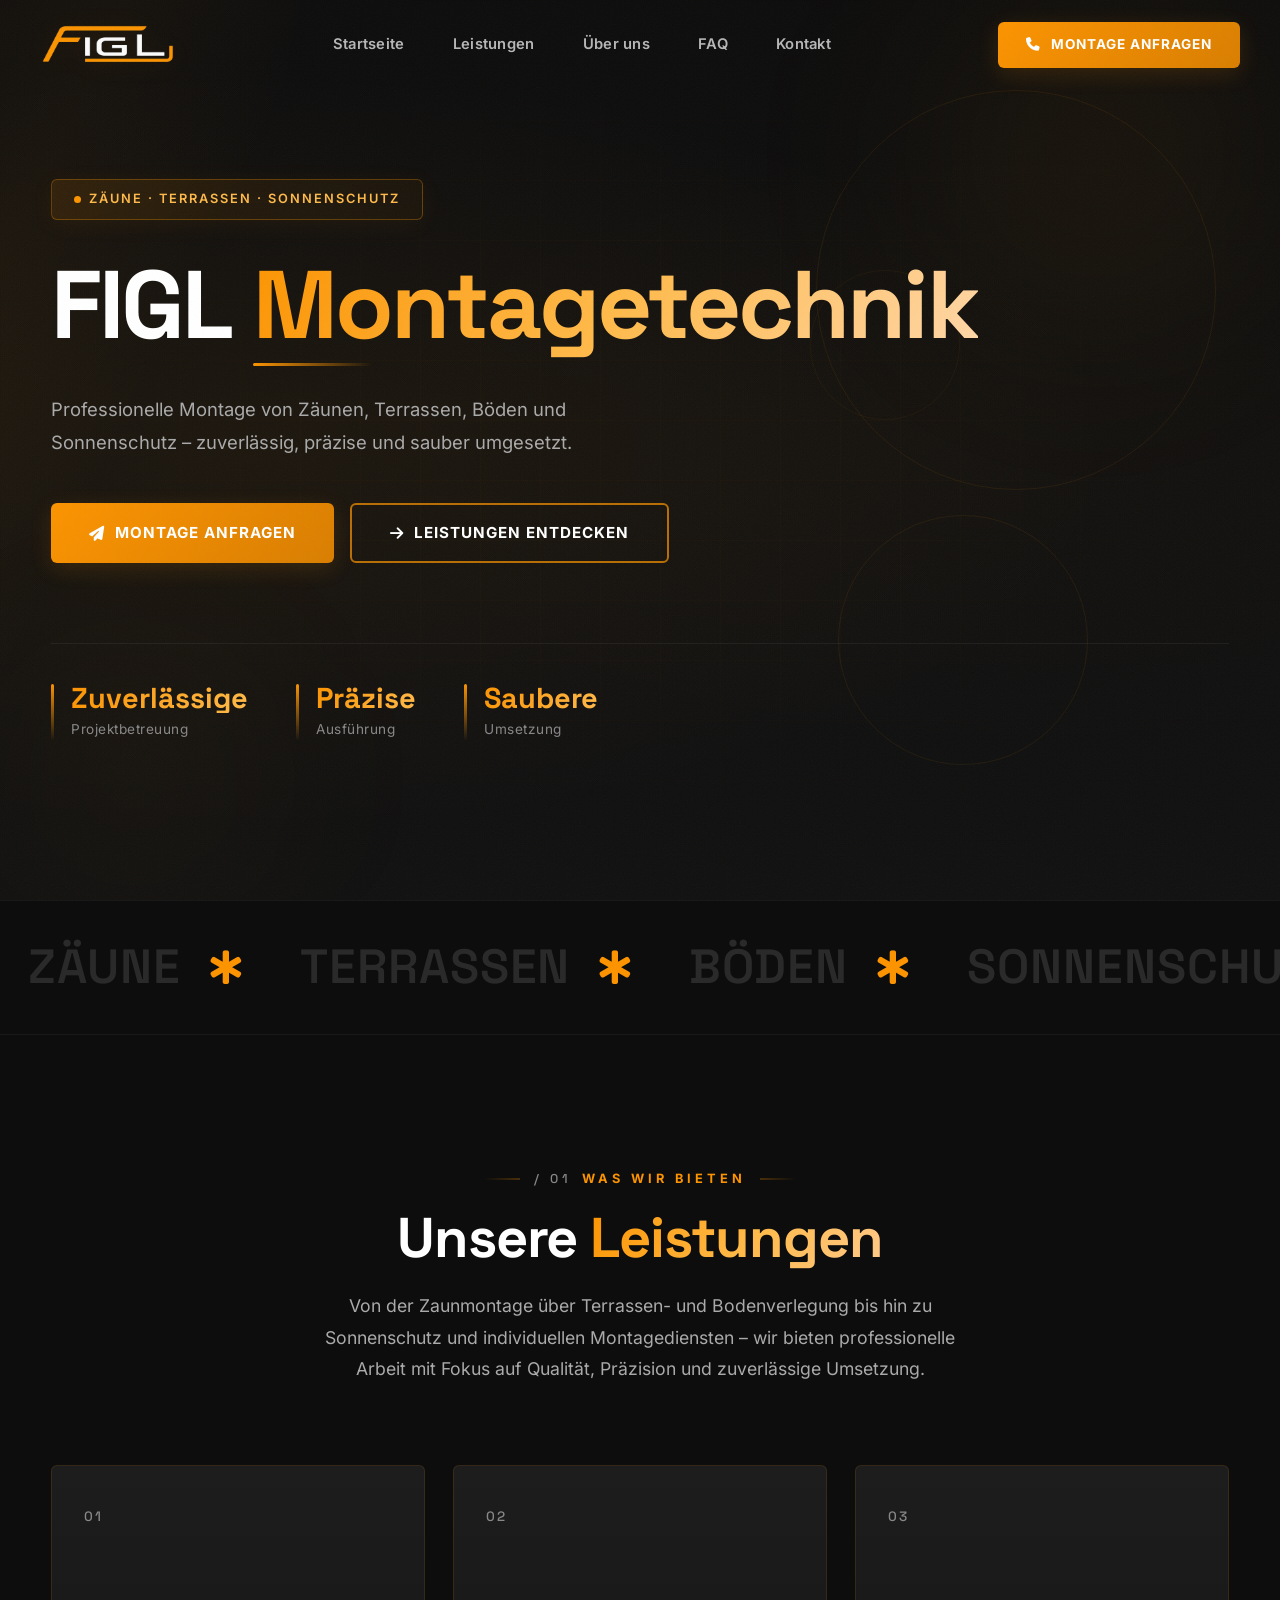
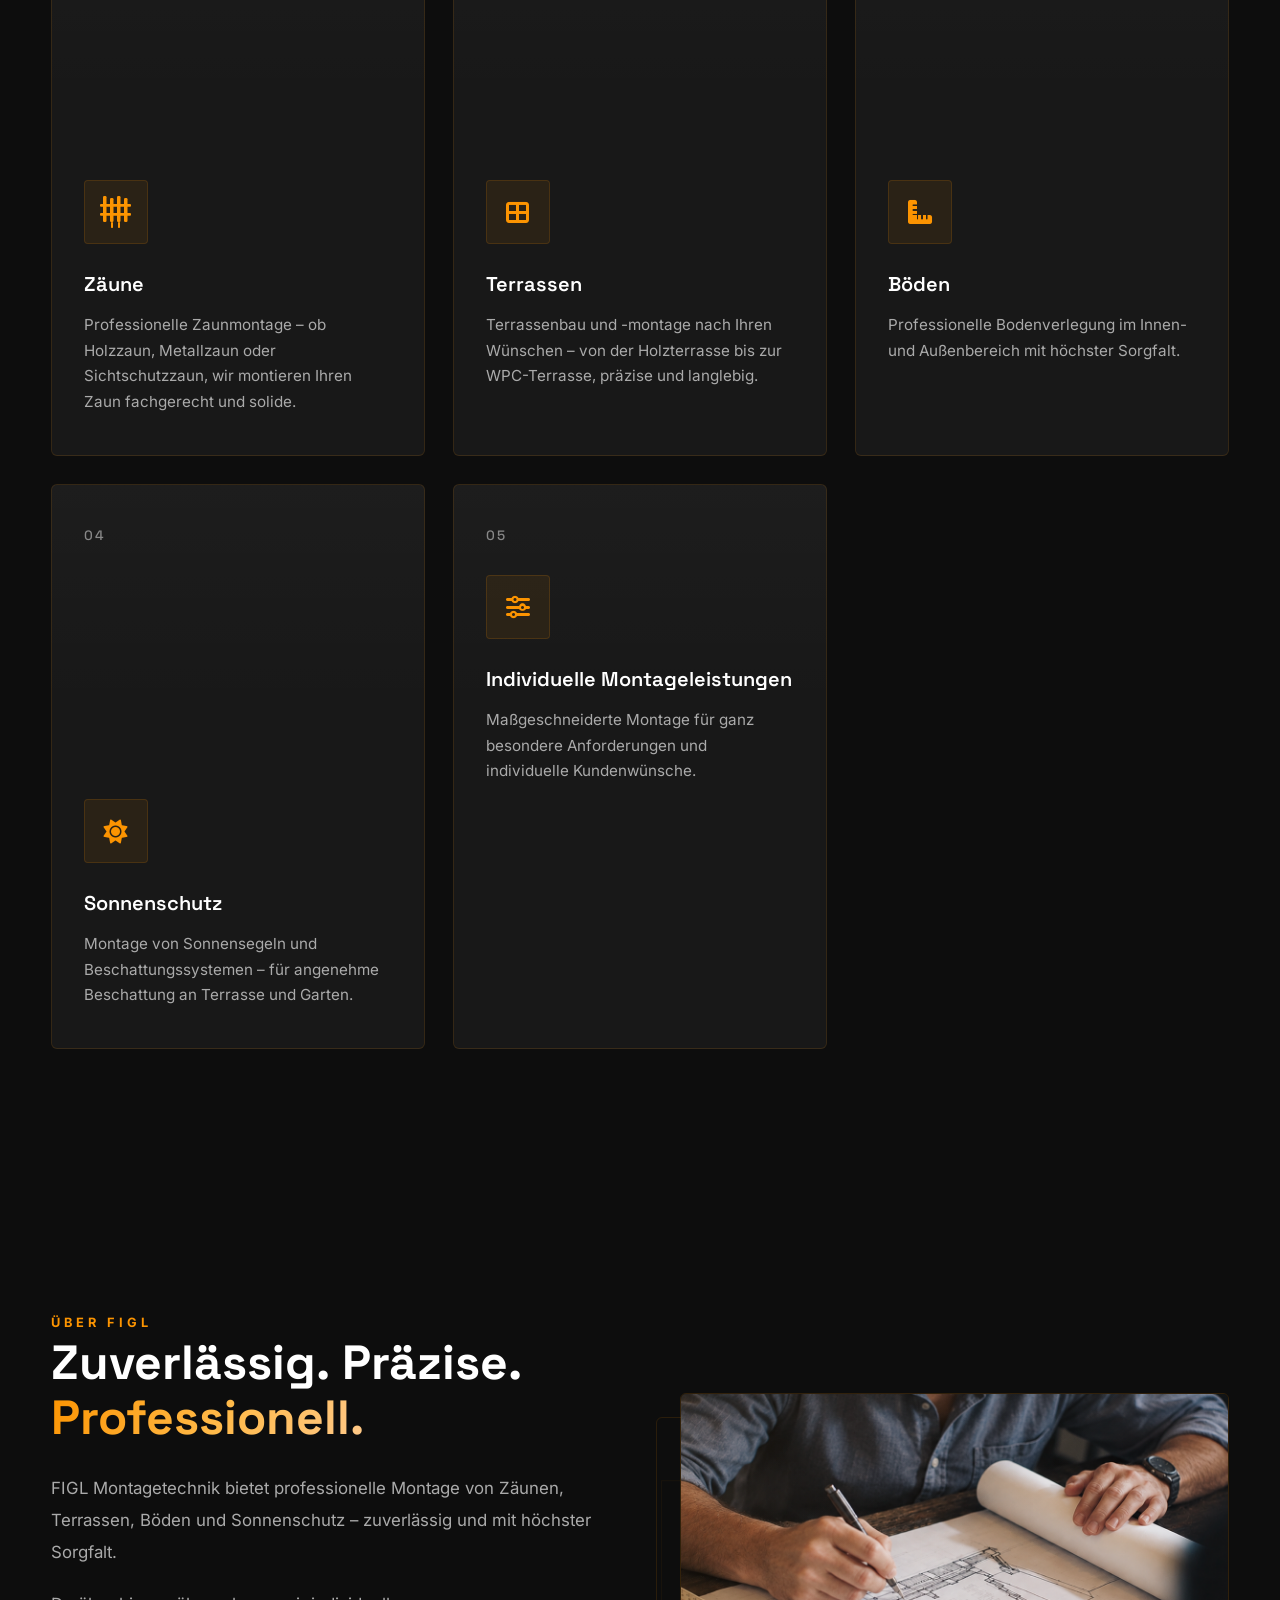
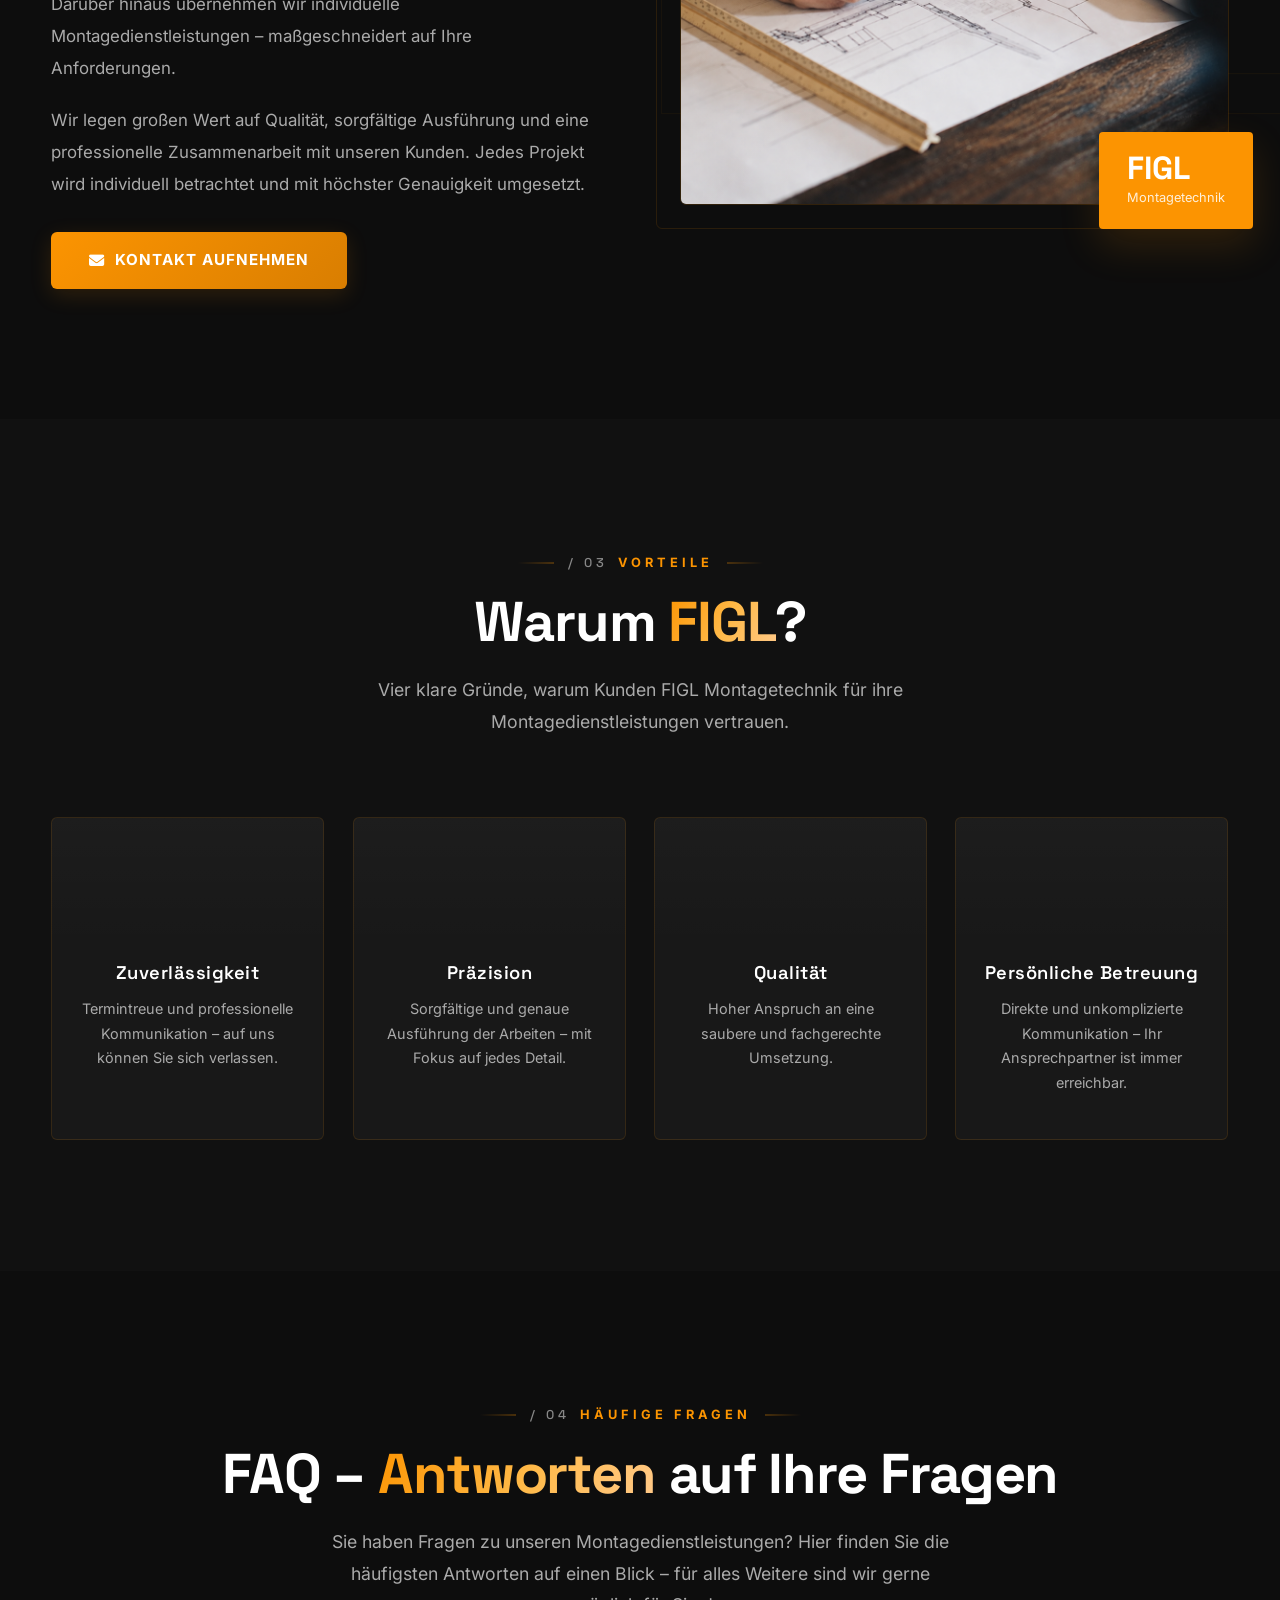
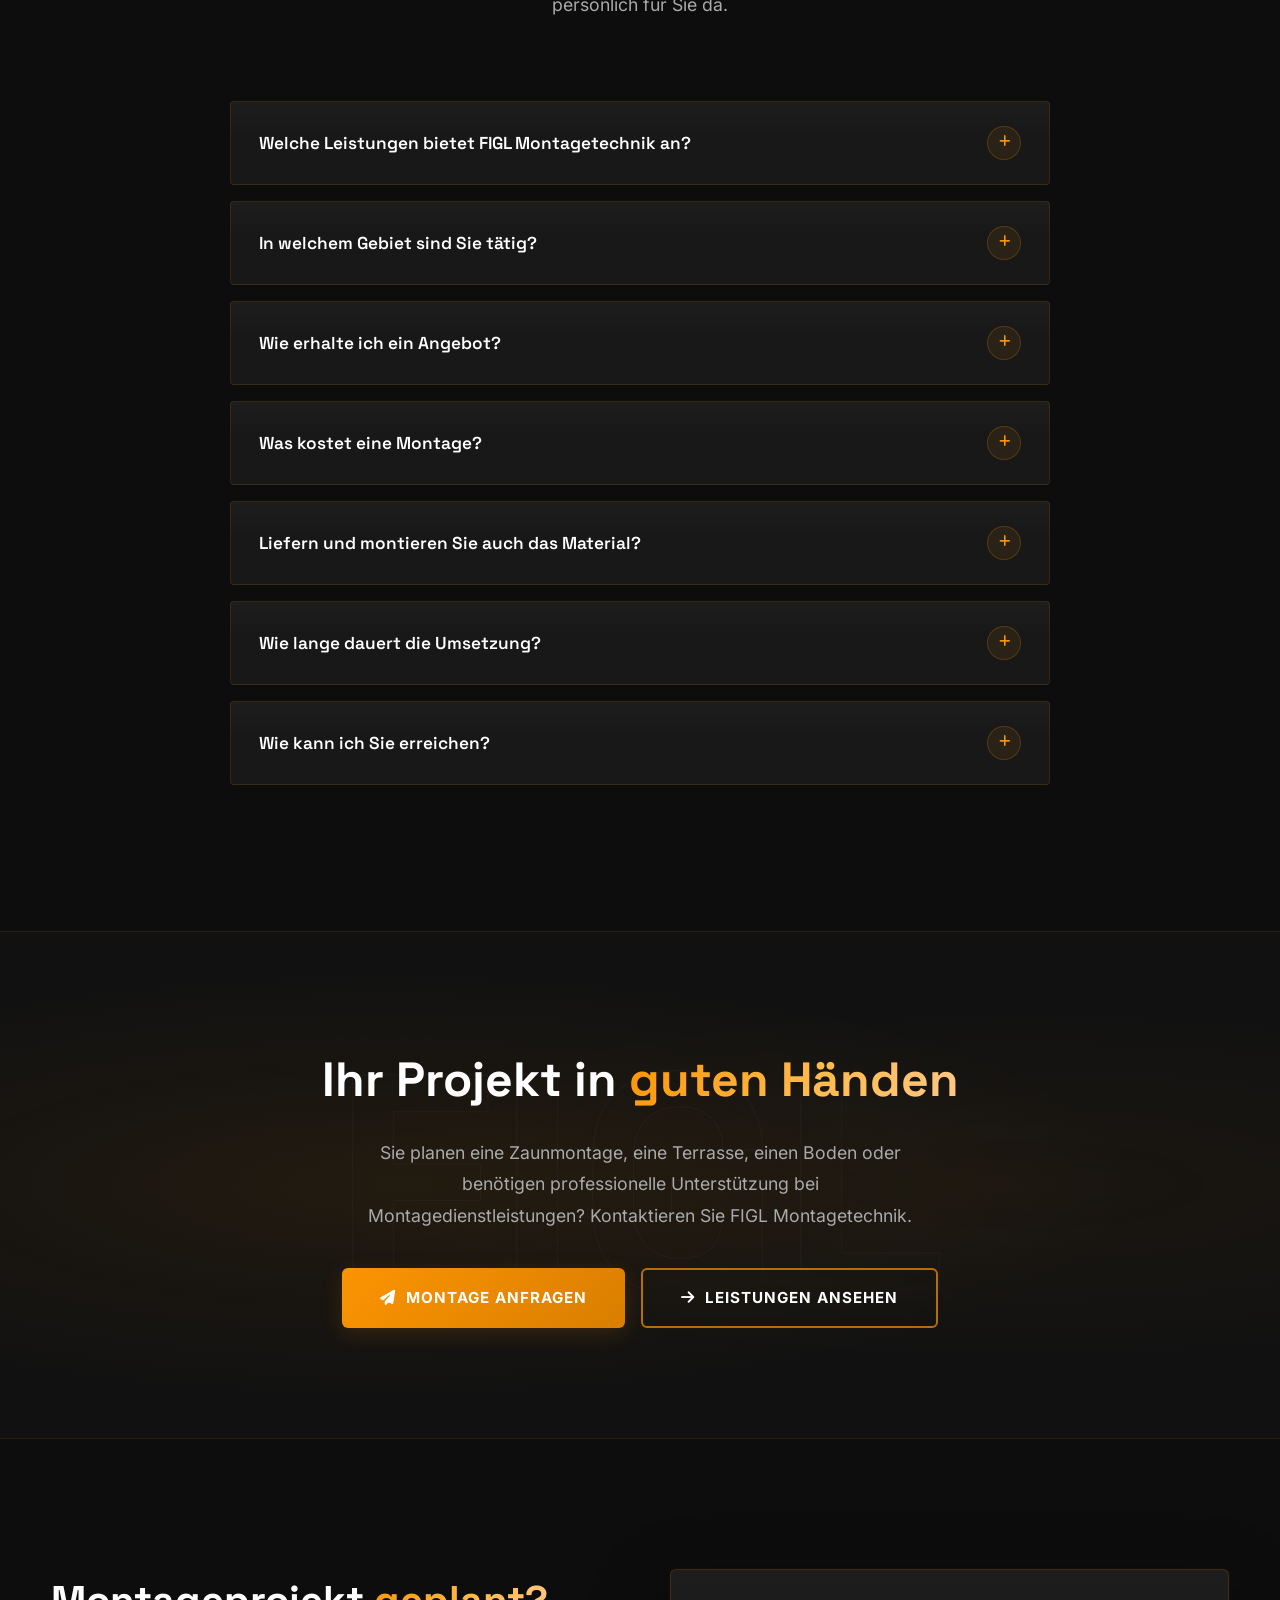
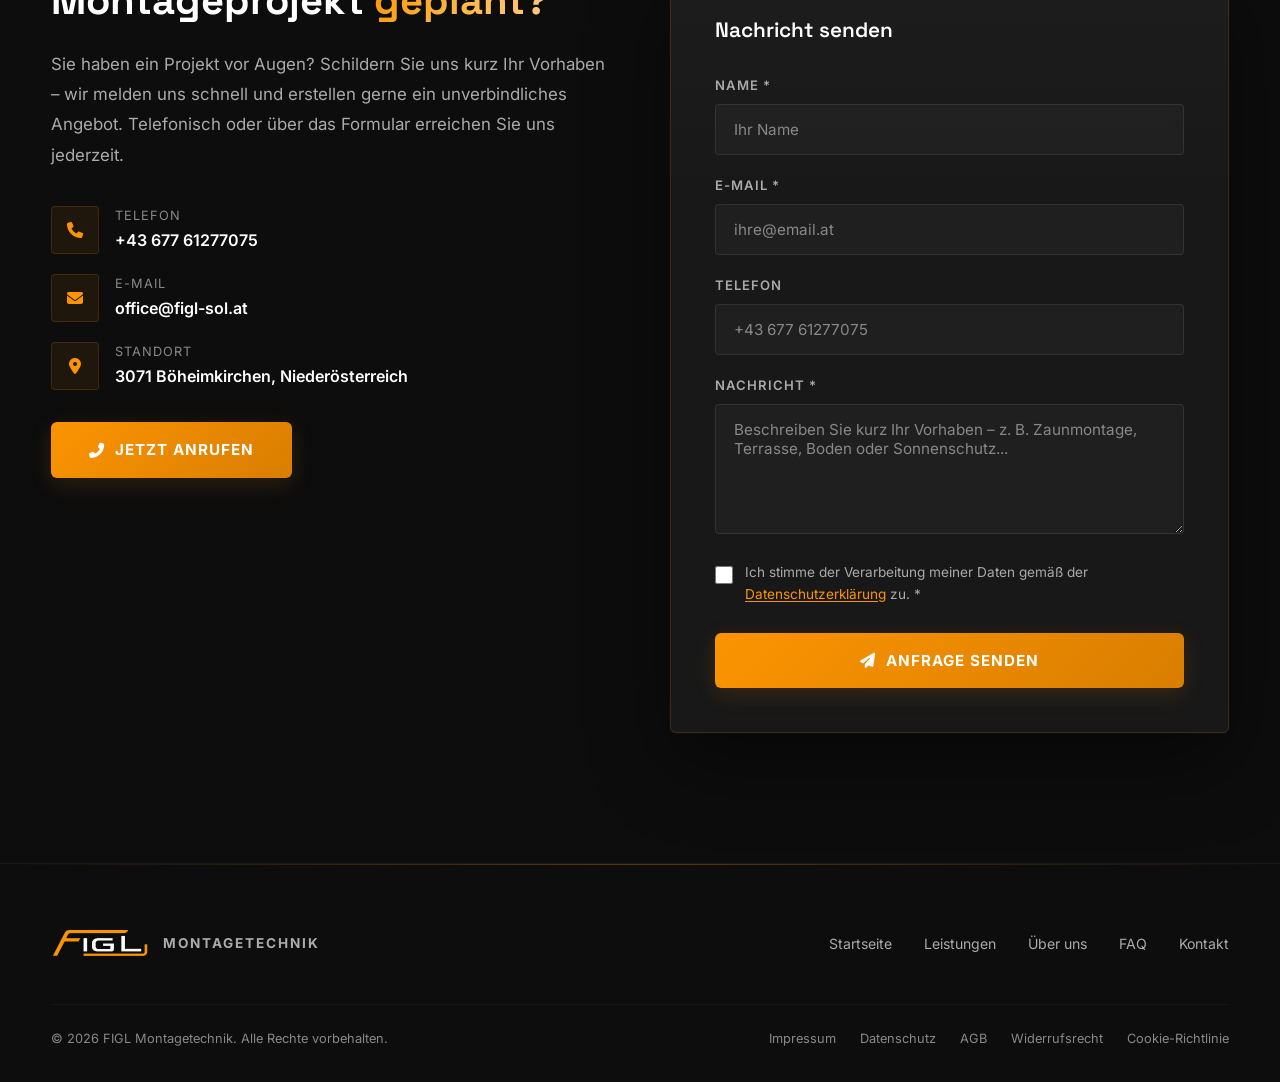
==== commit 1ab82526: "Marquee-Trenner: kantiigere Sterne (fa-star-of-life statt fa-star) in der Laufzeile" ====
--- a/index.html
+++ b/index.html
@@ -2458,18 +2458,18 @@
     <div class="marquee" aria-hidden="true">
         <div class="marquee__track">
             <div class="marquee__group">
-                <span class="marquee__item">Zäune <i class="fas fa-star"></i></span>
-                <span class="marquee__item">Terrassen <i class="fas fa-star"></i></span>
-                <span class="marquee__item">Böden <i class="fas fa-star"></i></span>
-                <span class="marquee__item">Sonnenschutz <i class="fas fa-star"></i></span>
-                <span class="marquee__item">Montageleistungen <i class="fas fa-star"></i></span>
+                <span class="marquee__item">Zäune <i class="fas fa-star-of-life"></i></span>
+                <span class="marquee__item">Terrassen <i class="fas fa-star-of-life"></i></span>
+                <span class="marquee__item">Böden <i class="fas fa-star-of-life"></i></span>
+                <span class="marquee__item">Sonnenschutz <i class="fas fa-star-of-life"></i></span>
+                <span class="marquee__item">Montageleistungen <i class="fas fa-star-of-life"></i></span>
             </div>
             <div class="marquee__group">
-                <span class="marquee__item">Zäune <i class="fas fa-star"></i></span>
-                <span class="marquee__item">Terrassen <i class="fas fa-star"></i></span>
-                <span class="marquee__item">Böden <i class="fas fa-star"></i></span>
-                <span class="marquee__item">Sonnenschutz <i class="fas fa-star"></i></span>
-                <span class="marquee__item">Montageleistungen <i class="fas fa-star"></i></span>
+                <span class="marquee__item">Zäune <i class="fas fa-star-of-life"></i></span>
+                <span class="marquee__item">Terrassen <i class="fas fa-star-of-life"></i></span>
+                <span class="marquee__item">Böden <i class="fas fa-star-of-life"></i></span>
+                <span class="marquee__item">Sonnenschutz <i class="fas fa-star-of-life"></i></span>
+                <span class="marquee__item">Montageleistungen <i class="fas fa-star-of-life"></i></span>
             </div>
         </div>
     </div>
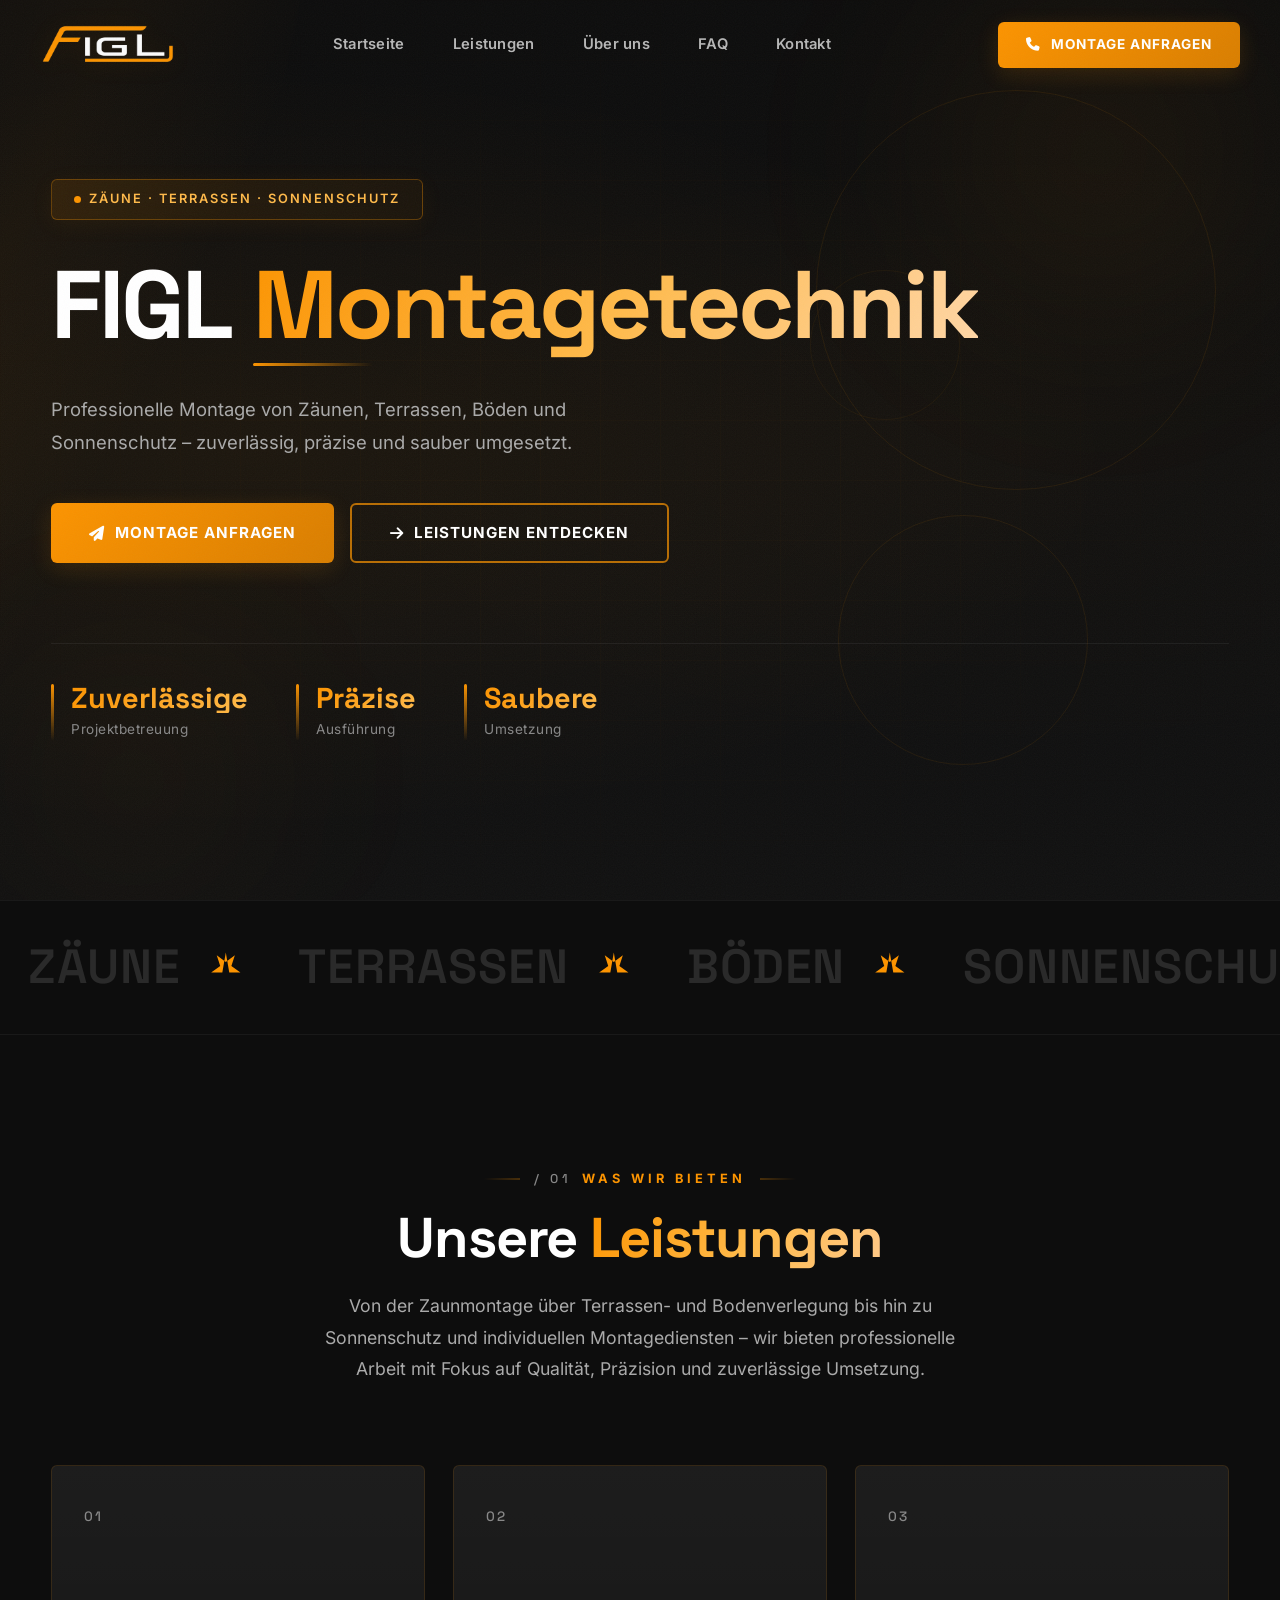
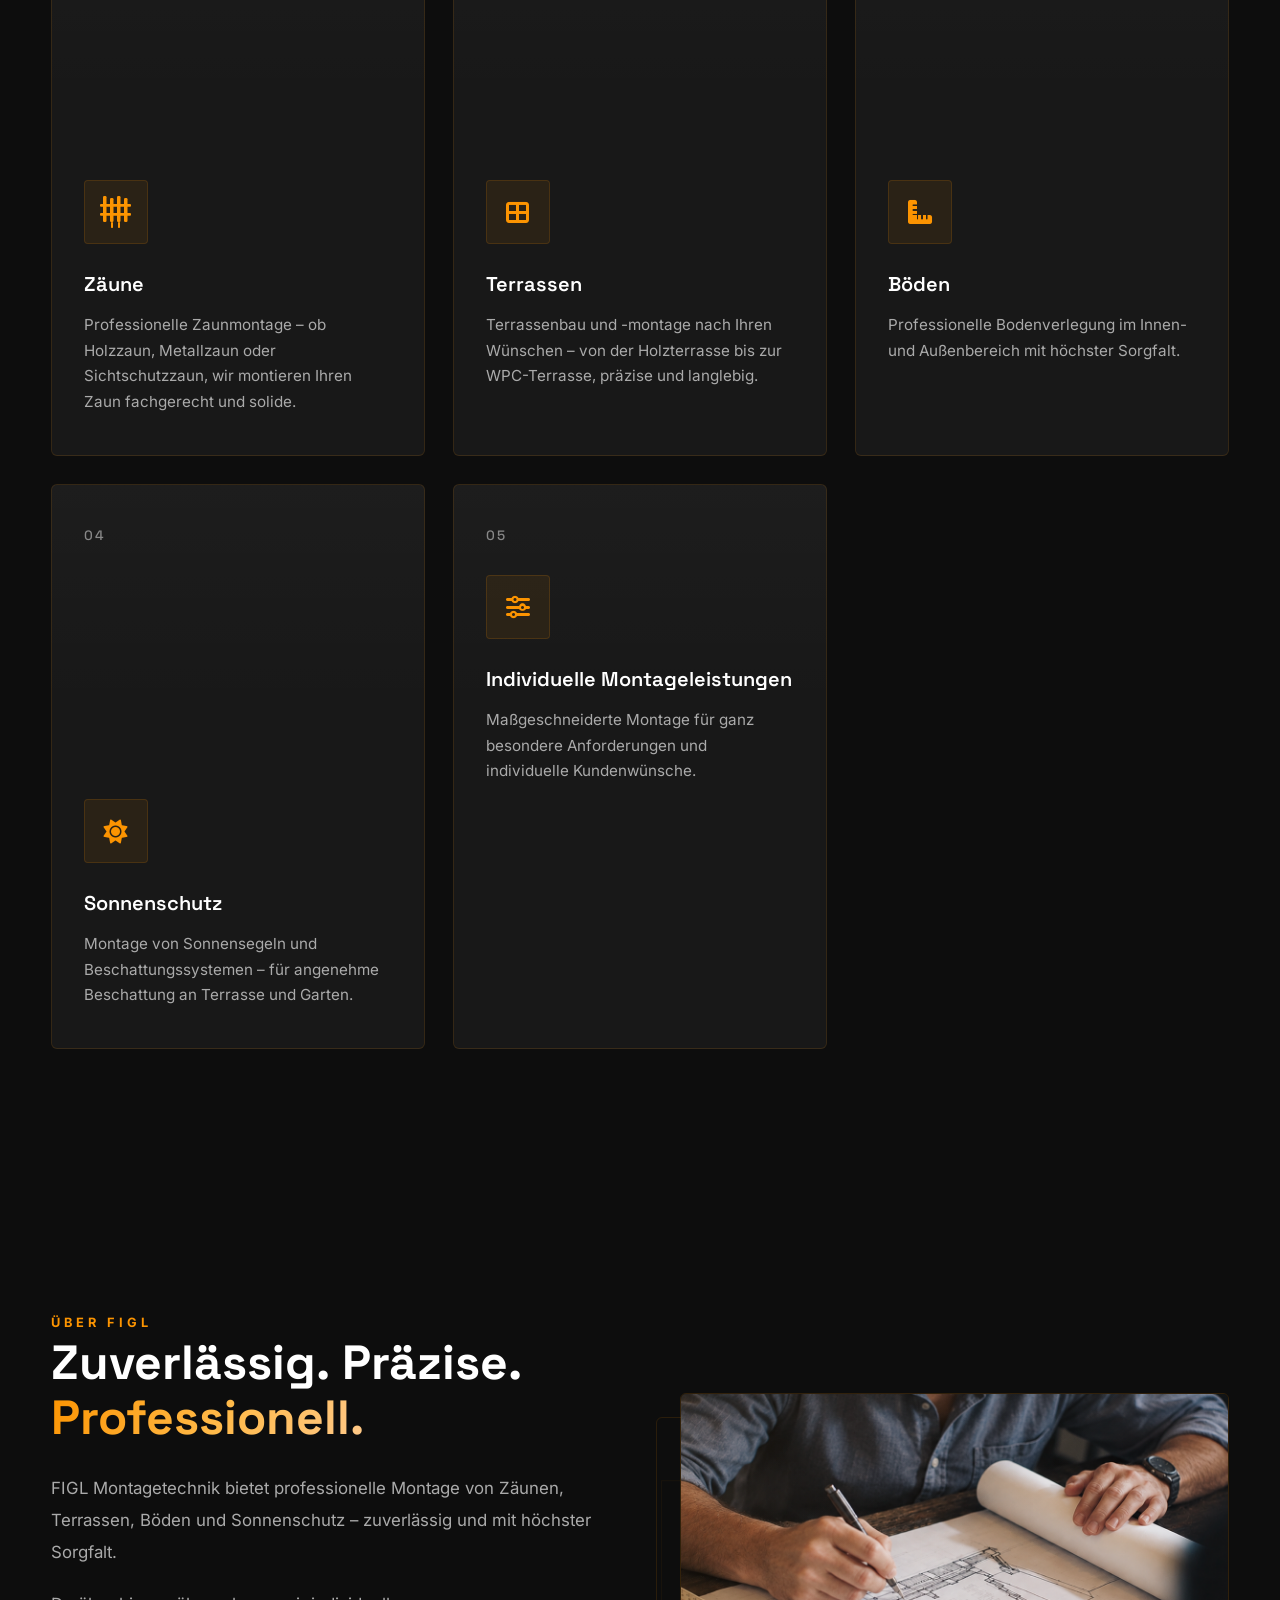
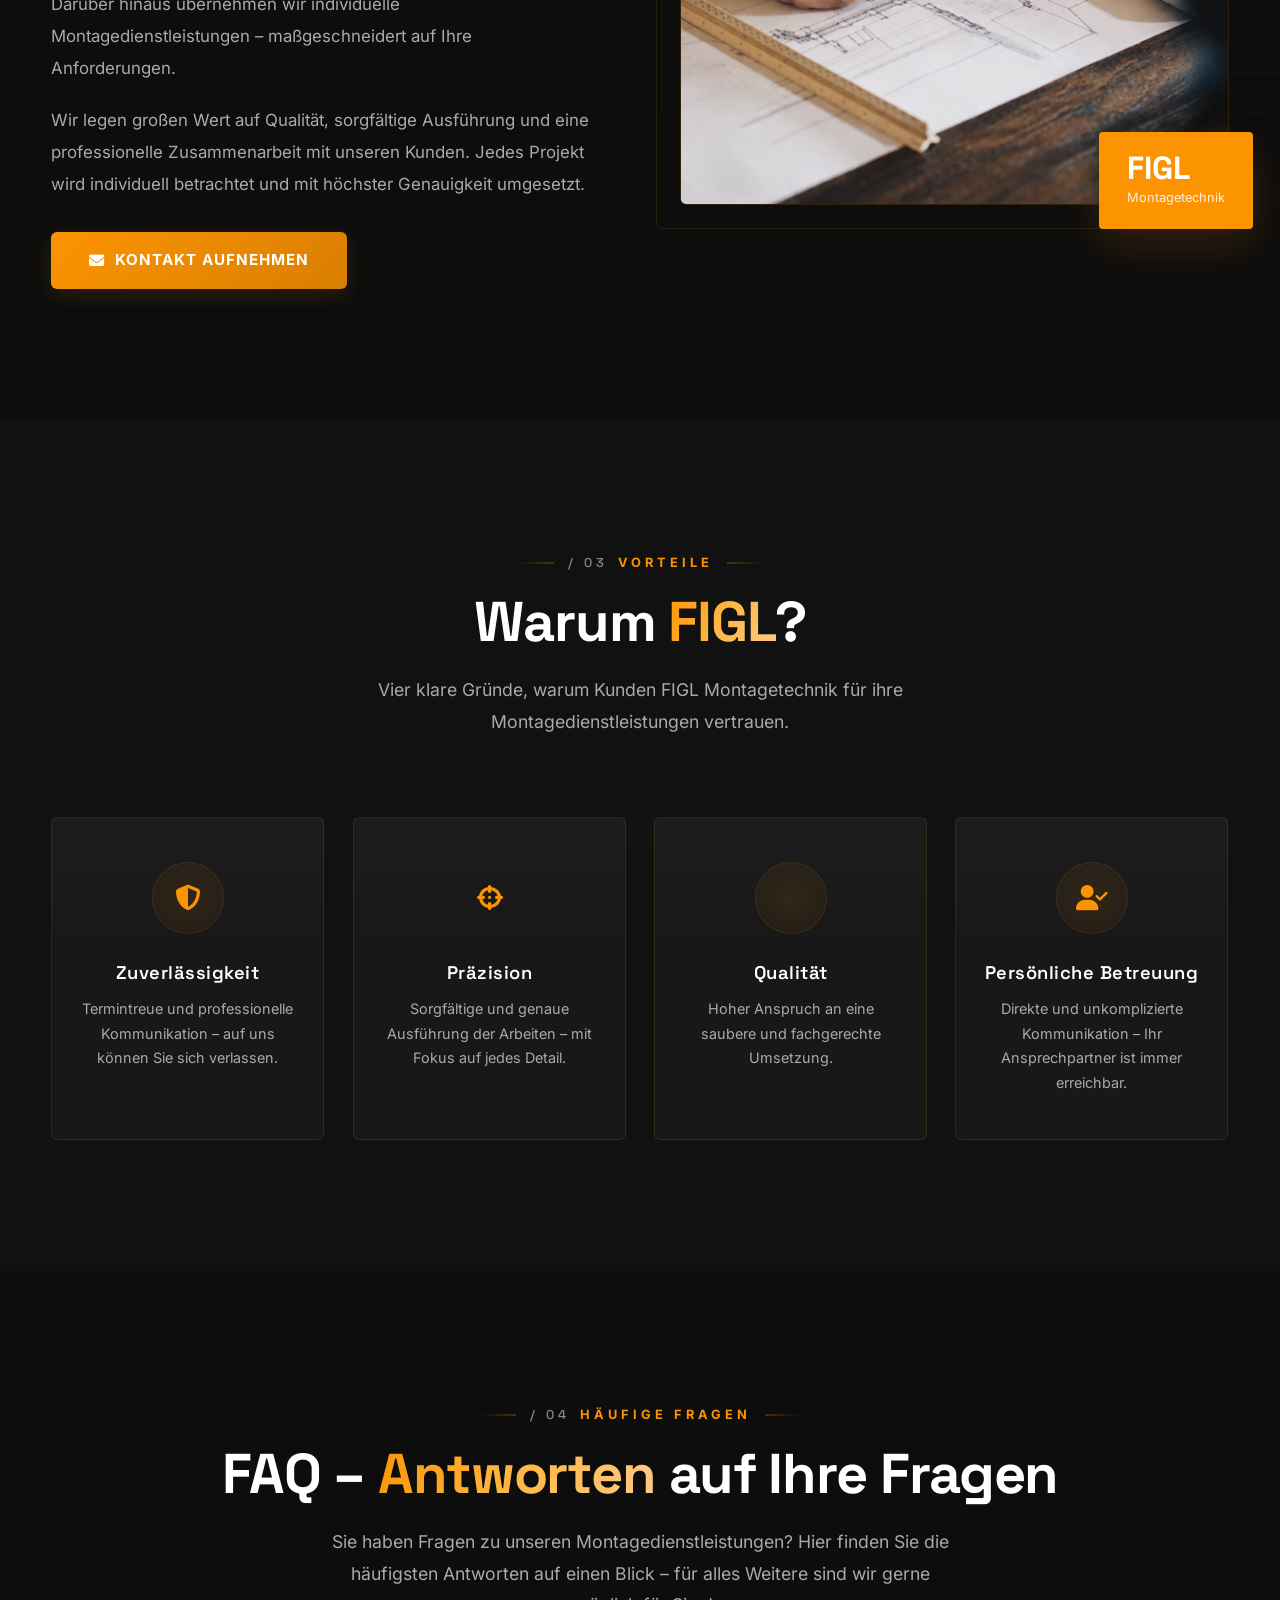
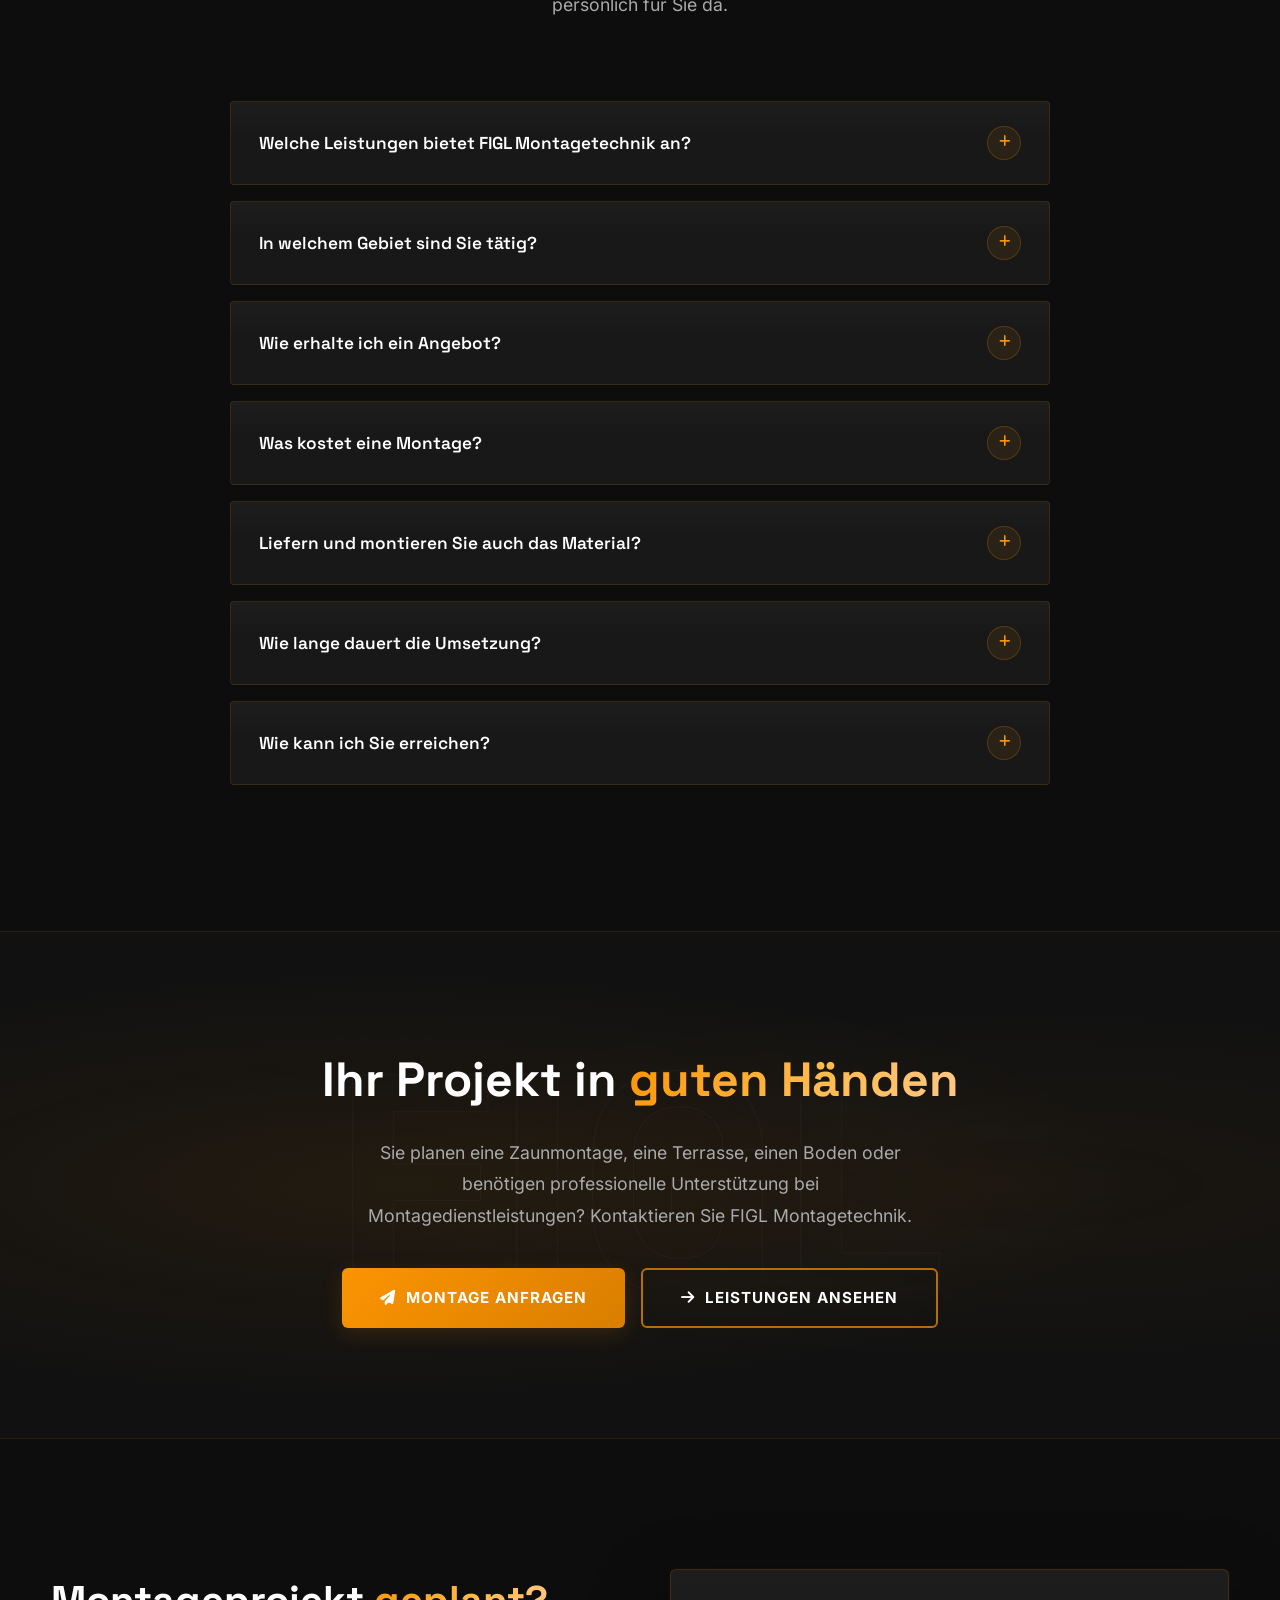
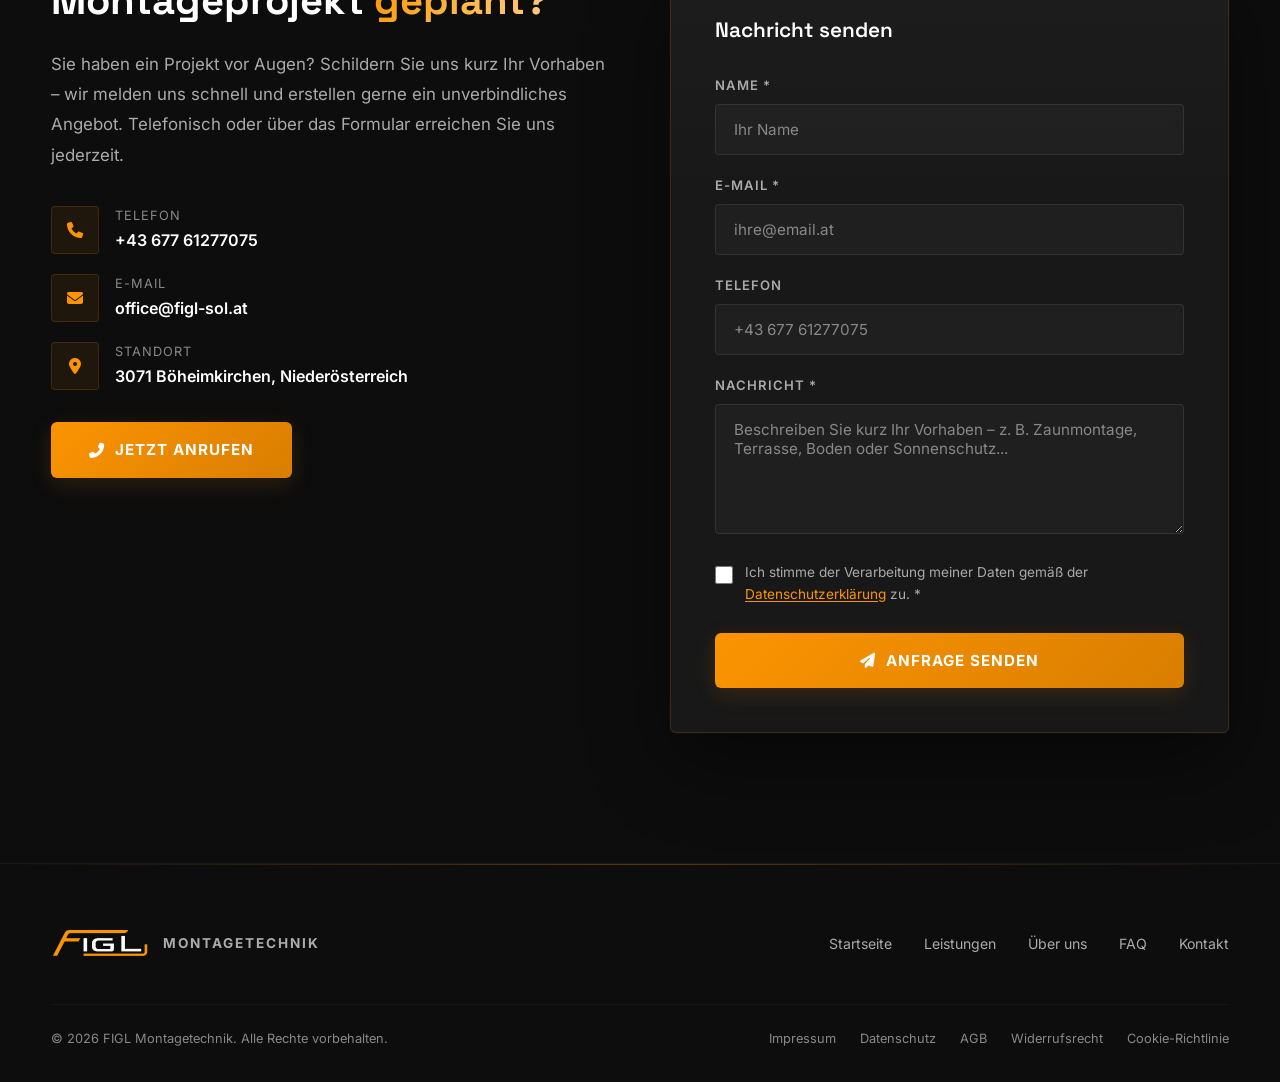
==== commit 3a64d702: "Marquee: 5-zackiger Stern mit spitzen Ecken als Inline-SVG statt Icon-Font" ====
--- a/index.html
+++ b/index.html
@@ -924,10 +924,15 @@
             text-transform: uppercase;
         }
 
-        .marquee__item i {
-            font-size: 0.7em;
-            color: var(--orange);
+        .marquee__item svg {
+            width: 0.7em;
+            height: 0.7em;
+            flex-shrink: 0;
             align-self: center;
+        }
+
+        .marquee__item svg polygon {
+            fill: var(--orange);
         }
 
         @keyframes marquee {
@@ -2458,18 +2463,18 @@
     <div class="marquee" aria-hidden="true">
         <div class="marquee__track">
             <div class="marquee__group">
-                <span class="marquee__item">Zäune <i class="fas fa-star-of-life"></i></span>
-                <span class="marquee__item">Terrassen <i class="fas fa-star-of-life"></i></span>
-                <span class="marquee__item">Böden <i class="fas fa-star-of-life"></i></span>
-                <span class="marquee__item">Sonnenschutz <i class="fas fa-star-of-life"></i></span>
-                <span class="marquee__item">Montageleistungen <i class="fas fa-star-of-life"></i></span>
+                <span class="marquee__item">Zäune <svg class="marquee__sep" viewBox="0 0 24 24" aria-hidden="true"><polygon points="12,1 9.53,15.4 1.54,15.4 8.01,10.7 5.53,3.1 12,7.8 18.47,3.1 15.99,10.7 22.46,15.4 14.47,15.4"></polygon></svg></span>
+                <span class="marquee__item">Terrassen <svg class="marquee__sep" viewBox="0 0 24 24" aria-hidden="true"><polygon points="12,1 9.53,15.4 1.54,15.4 8.01,10.7 5.53,3.1 12,7.8 18.47,3.1 15.99,10.7 22.46,15.4 14.47,15.4"></polygon></svg></span>
+                <span class="marquee__item">Böden <svg class="marquee__sep" viewBox="0 0 24 24" aria-hidden="true"><polygon points="12,1 9.53,15.4 1.54,15.4 8.01,10.7 5.53,3.1 12,7.8 18.47,3.1 15.99,10.7 22.46,15.4 14.47,15.4"></polygon></svg></span>
+                <span class="marquee__item">Sonnenschutz <svg class="marquee__sep" viewBox="0 0 24 24" aria-hidden="true"><polygon points="12,1 9.53,15.4 1.54,15.4 8.01,10.7 5.53,3.1 12,7.8 18.47,3.1 15.99,10.7 22.46,15.4 14.47,15.4"></polygon></svg></span>
+                <span class="marquee__item">Montageleistungen <svg class="marquee__sep" viewBox="0 0 24 24" aria-hidden="true"><polygon points="12,1 9.53,15.4 1.54,15.4 8.01,10.7 5.53,3.1 12,7.8 18.47,3.1 15.99,10.7 22.46,15.4 14.47,15.4"></polygon></svg></span>
             </div>
             <div class="marquee__group">
-                <span class="marquee__item">Zäune <i class="fas fa-star-of-life"></i></span>
-                <span class="marquee__item">Terrassen <i class="fas fa-star-of-life"></i></span>
-                <span class="marquee__item">Böden <i class="fas fa-star-of-life"></i></span>
-                <span class="marquee__item">Sonnenschutz <i class="fas fa-star-of-life"></i></span>
-                <span class="marquee__item">Montageleistungen <i class="fas fa-star-of-life"></i></span>
+                <span class="marquee__item">Zäune <svg class="marquee__sep" viewBox="0 0 24 24" aria-hidden="true"><polygon points="12,1 9.53,15.4 1.54,15.4 8.01,10.7 5.53,3.1 12,7.8 18.47,3.1 15.99,10.7 22.46,15.4 14.47,15.4"></polygon></svg></span>
+                <span class="marquee__item">Terrassen <svg class="marquee__sep" viewBox="0 0 24 24" aria-hidden="true"><polygon points="12,1 9.53,15.4 1.54,15.4 8.01,10.7 5.53,3.1 12,7.8 18.47,3.1 15.99,10.7 22.46,15.4 14.47,15.4"></polygon></svg></span>
+                <span class="marquee__item">Böden <svg class="marquee__sep" viewBox="0 0 24 24" aria-hidden="true"><polygon points="12,1 9.53,15.4 1.54,15.4 8.01,10.7 5.53,3.1 12,7.8 18.47,3.1 15.99,10.7 22.46,15.4 14.47,15.4"></polygon></svg></span>
+                <span class="marquee__item">Sonnenschutz <svg class="marquee__sep" viewBox="0 0 24 24" aria-hidden="true"><polygon points="12,1 9.53,15.4 1.54,15.4 8.01,10.7 5.53,3.1 12,7.8 18.47,3.1 15.99,10.7 22.46,15.4 14.47,15.4"></polygon></svg></span>
+                <span class="marquee__item">Montageleistungen <svg class="marquee__sep" viewBox="0 0 24 24" aria-hidden="true"><polygon points="12,1 9.53,15.4 1.54,15.4 8.01,10.7 5.53,3.1 12,7.8 18.47,3.1 15.99,10.7 22.46,15.4 14.47,15.4"></polygon></svg></span>
             </div>
         </div>
     </div>
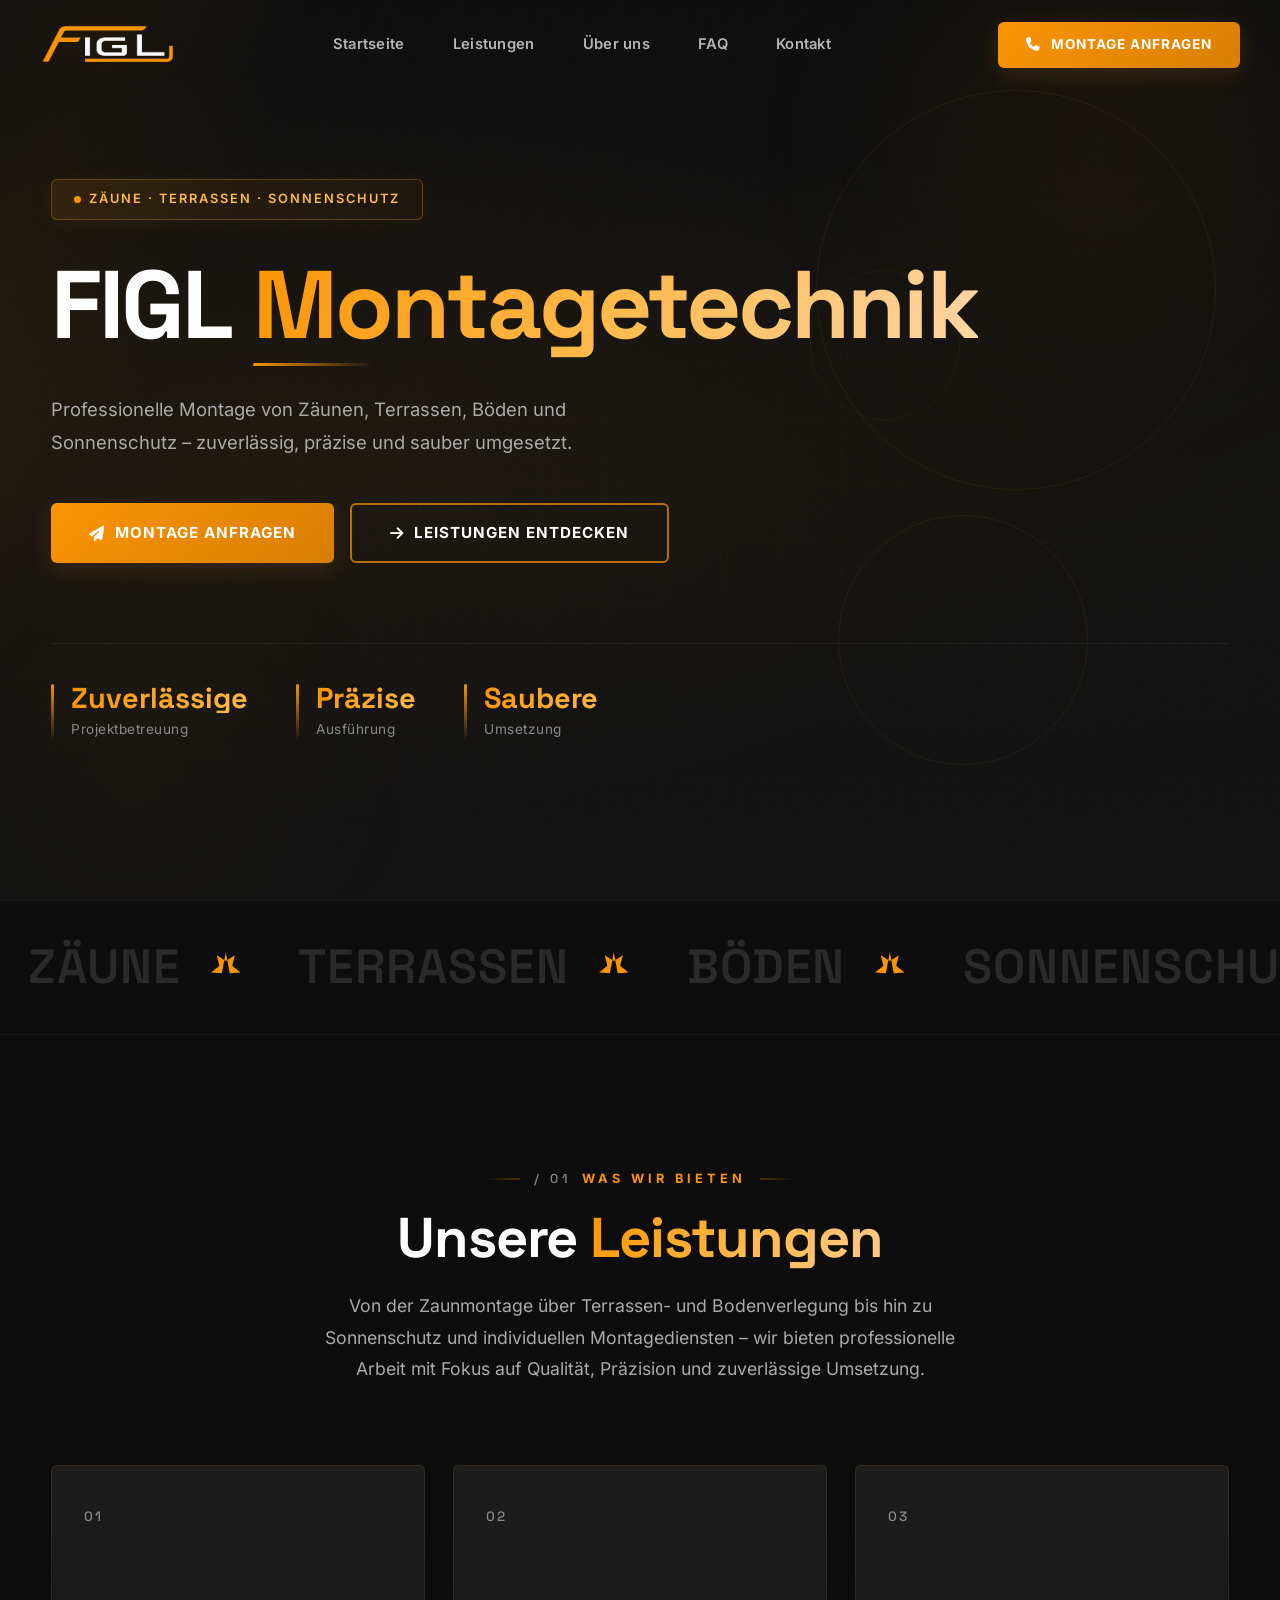
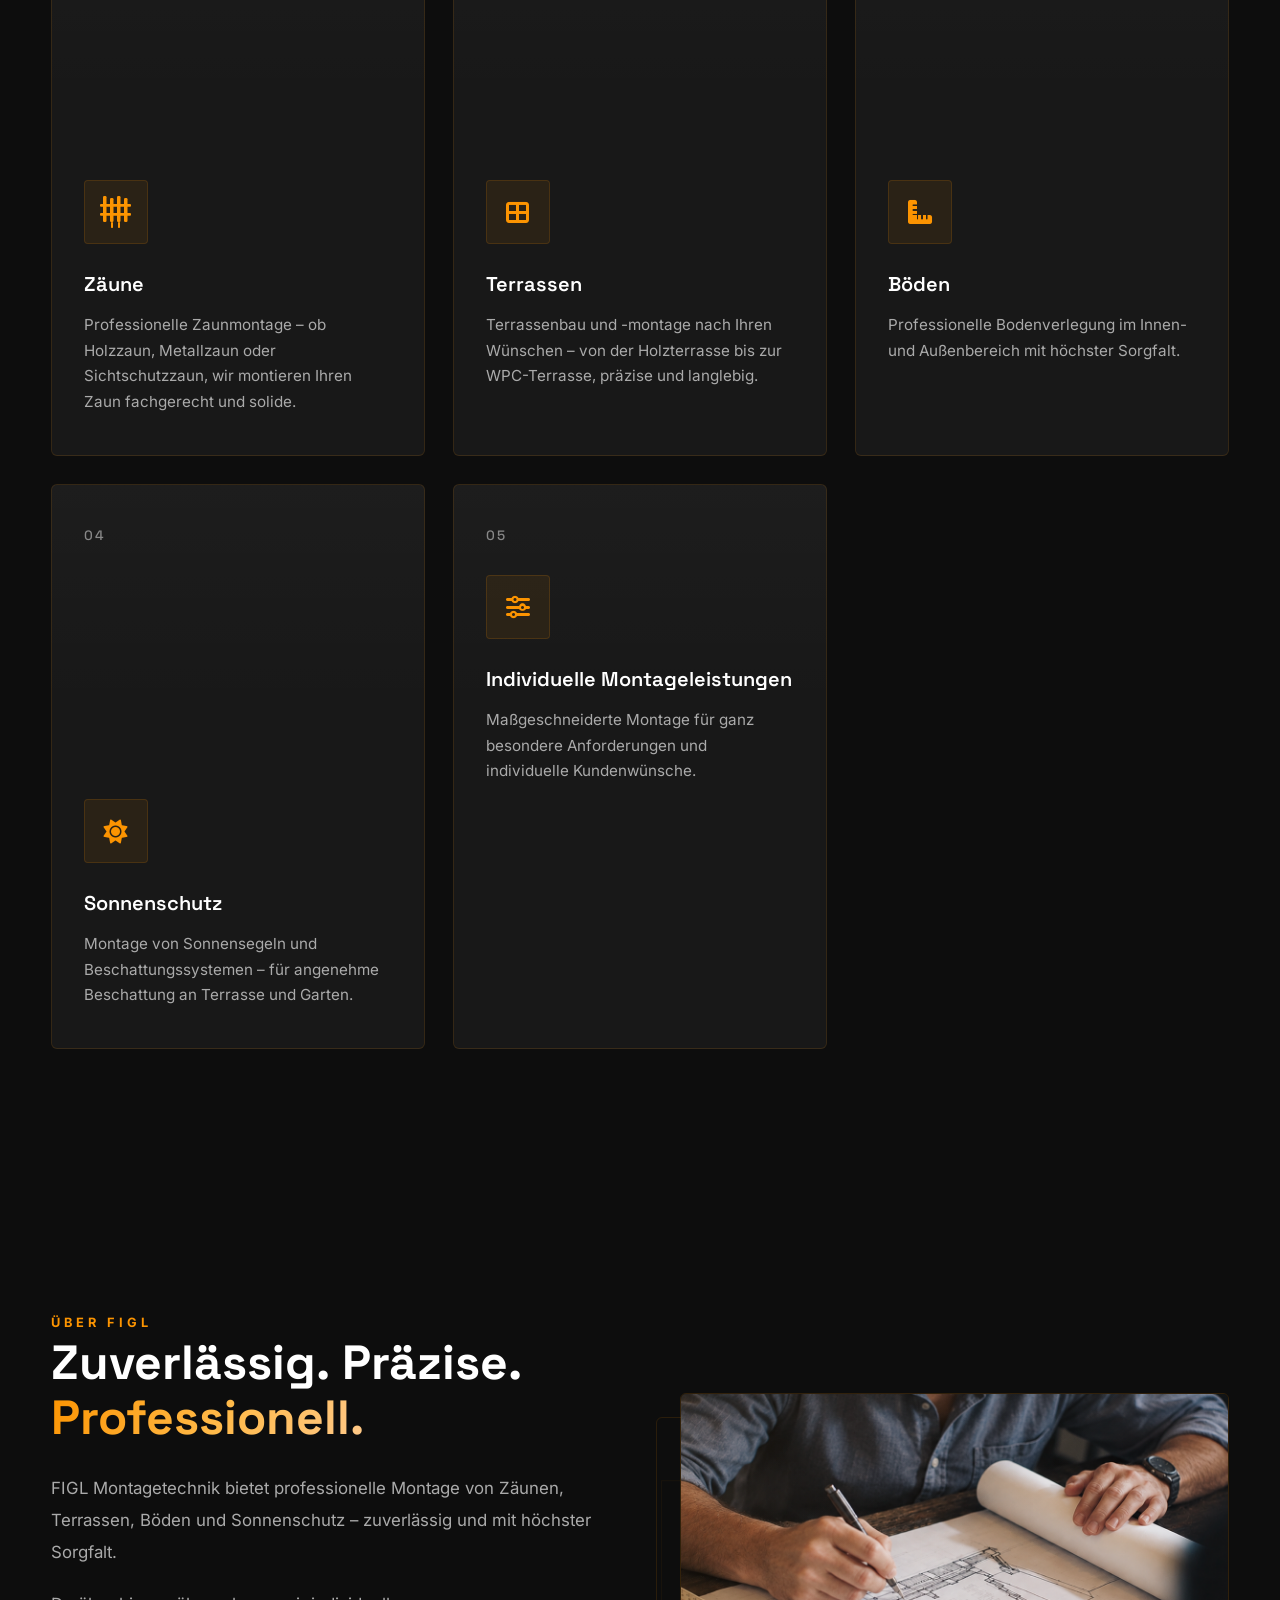
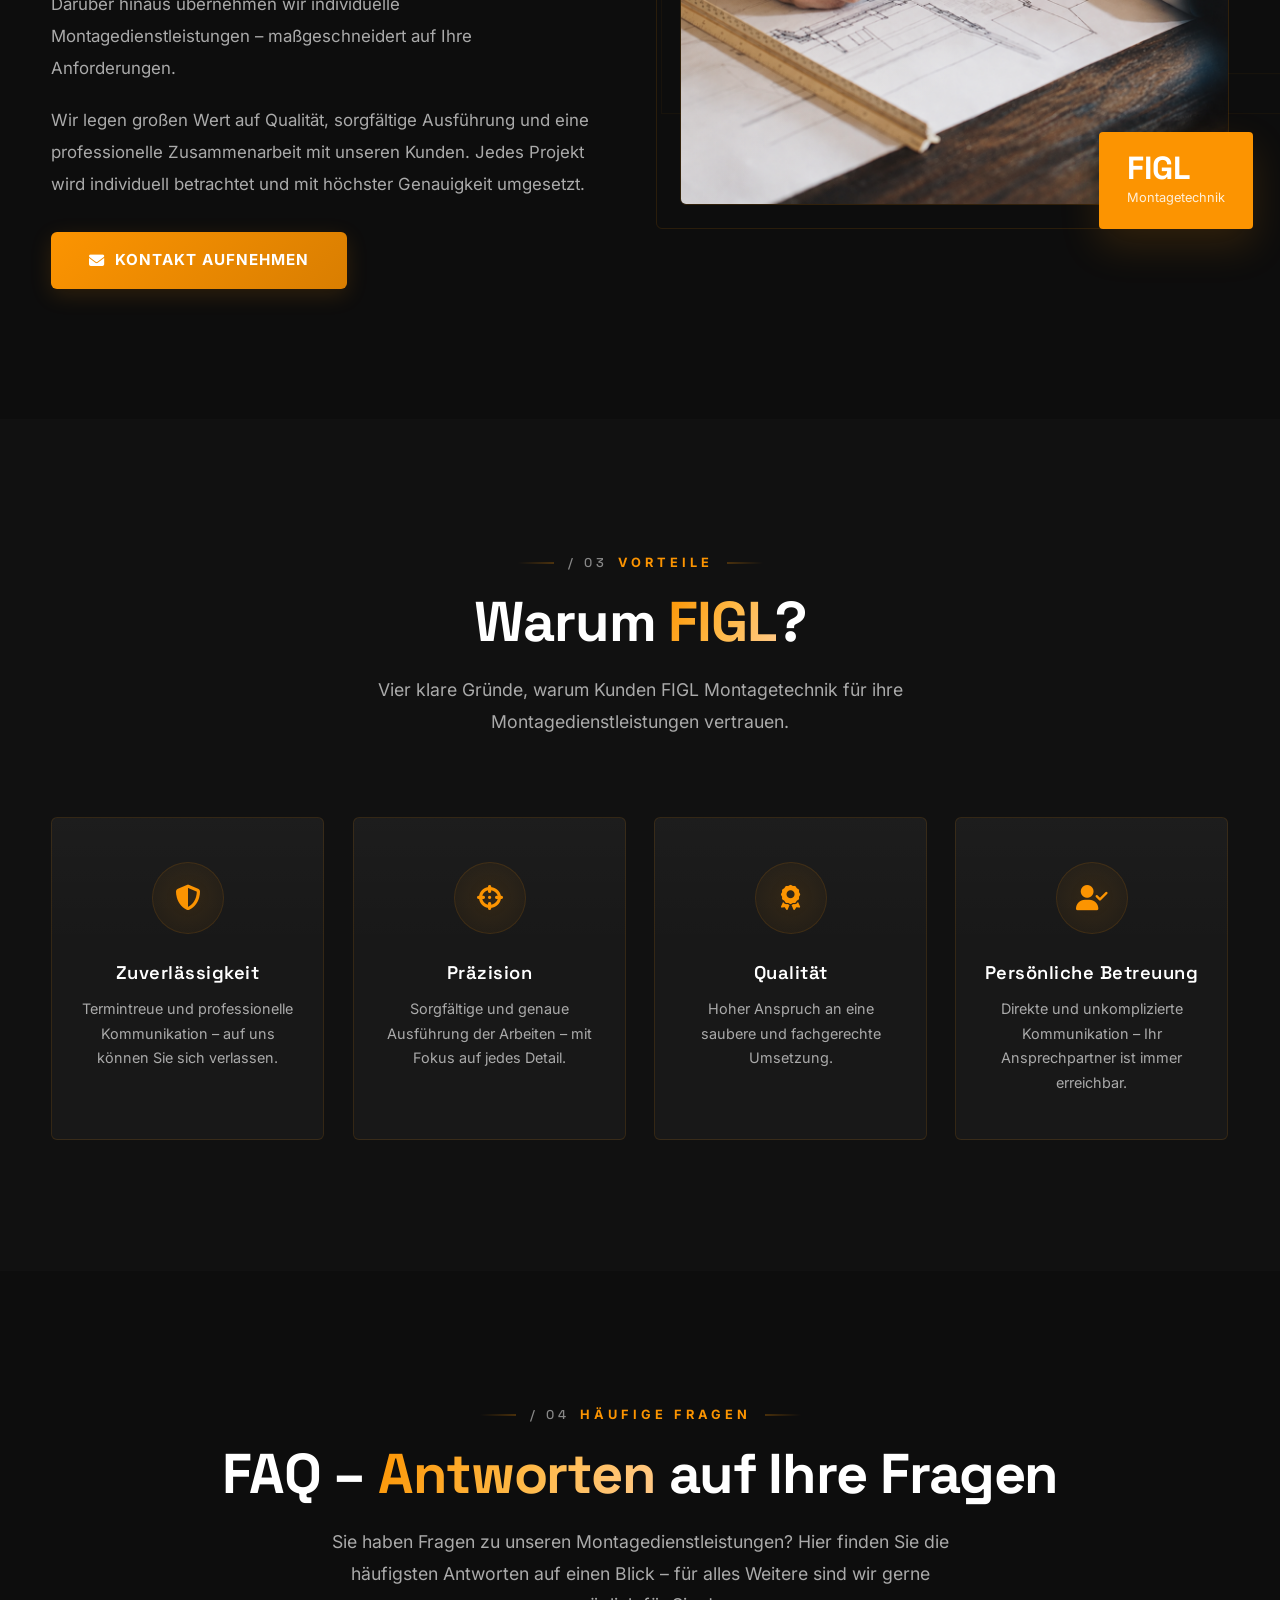
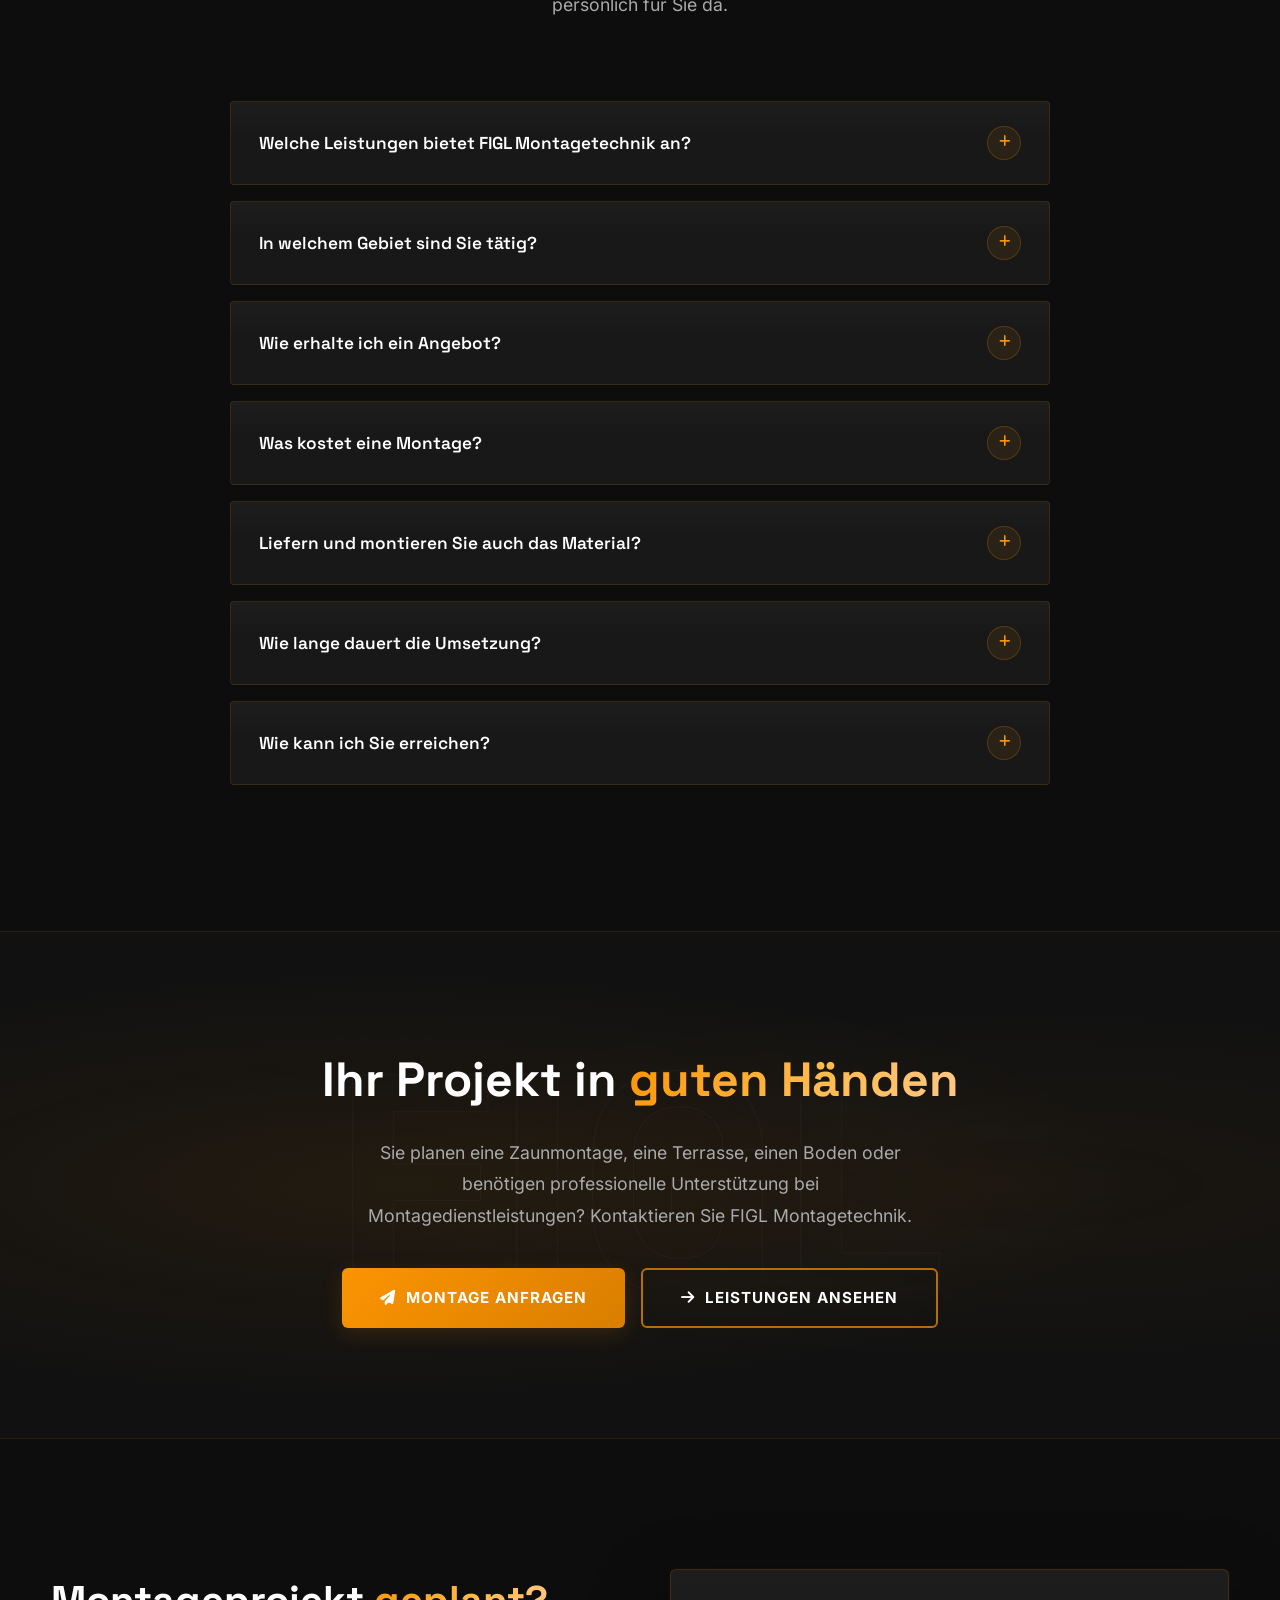
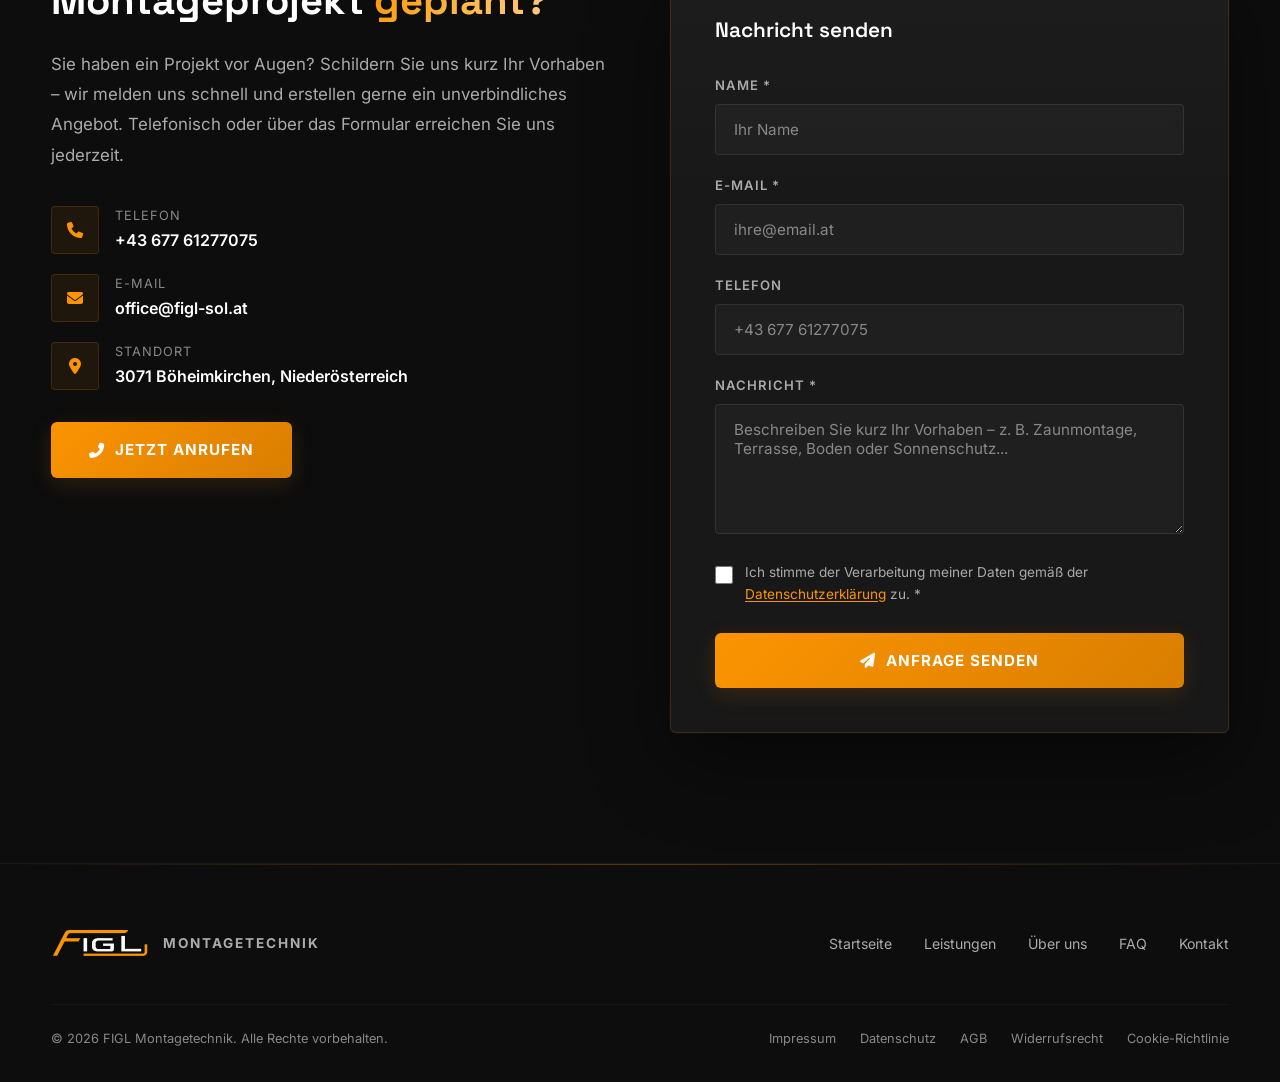
==== commit bdffd213: "Marquee: klassischer 5-zackiger Stern (Standard-Proportionen, scharfe Kanten)" ====
--- a/index.html
+++ b/index.html
@@ -2463,18 +2463,18 @@
     <div class="marquee" aria-hidden="true">
         <div class="marquee__track">
             <div class="marquee__group">
-                <span class="marquee__item">Zäune <svg class="marquee__sep" viewBox="0 0 24 24" aria-hidden="true"><polygon points="12,1 9.53,15.4 1.54,15.4 8.01,10.7 5.53,3.1 12,7.8 18.47,3.1 15.99,10.7 22.46,15.4 14.47,15.4"></polygon></svg></span>
-                <span class="marquee__item">Terrassen <svg class="marquee__sep" viewBox="0 0 24 24" aria-hidden="true"><polygon points="12,1 9.53,15.4 1.54,15.4 8.01,10.7 5.53,3.1 12,7.8 18.47,3.1 15.99,10.7 22.46,15.4 14.47,15.4"></polygon></svg></span>
-                <span class="marquee__item">Böden <svg class="marquee__sep" viewBox="0 0 24 24" aria-hidden="true"><polygon points="12,1 9.53,15.4 1.54,15.4 8.01,10.7 5.53,3.1 12,7.8 18.47,3.1 15.99,10.7 22.46,15.4 14.47,15.4"></polygon></svg></span>
-                <span class="marquee__item">Sonnenschutz <svg class="marquee__sep" viewBox="0 0 24 24" aria-hidden="true"><polygon points="12,1 9.53,15.4 1.54,15.4 8.01,10.7 5.53,3.1 12,7.8 18.47,3.1 15.99,10.7 22.46,15.4 14.47,15.4"></polygon></svg></span>
-                <span class="marquee__item">Montageleistungen <svg class="marquee__sep" viewBox="0 0 24 24" aria-hidden="true"><polygon points="12,1 9.53,15.4 1.54,15.4 8.01,10.7 5.53,3.1 12,7.8 18.47,3.1 15.99,10.7 22.46,15.4 14.47,15.4"></polygon></svg></span>
+                <span class="marquee__item">Zäune <svg class="marquee__sep" viewBox="0 0 100 100" aria-hidden="true"><polygon points="50,4 38.24,66.18 6.25,64.21 30.98,43.82 22.95,12.79 50,30 77.05,12.79 69.02,43.82 93.75,64.21 61.76,66.18"></polygon></svg></span>
+                <span class="marquee__item">Terrassen <svg class="marquee__sep" viewBox="0 0 100 100" aria-hidden="true"><polygon points="50,4 38.24,66.18 6.25,64.21 30.98,43.82 22.95,12.79 50,30 77.05,12.79 69.02,43.82 93.75,64.21 61.76,66.18"></polygon></svg></span>
+                <span class="marquee__item">Böden <svg class="marquee__sep" viewBox="0 0 100 100" aria-hidden="true"><polygon points="50,4 38.24,66.18 6.25,64.21 30.98,43.82 22.95,12.79 50,30 77.05,12.79 69.02,43.82 93.75,64.21 61.76,66.18"></polygon></svg></span>
+                <span class="marquee__item">Sonnenschutz <svg class="marquee__sep" viewBox="0 0 100 100" aria-hidden="true"><polygon points="50,4 38.24,66.18 6.25,64.21 30.98,43.82 22.95,12.79 50,30 77.05,12.79 69.02,43.82 93.75,64.21 61.76,66.18"></polygon></svg></span>
+                <span class="marquee__item">Montageleistungen <svg class="marquee__sep" viewBox="0 0 100 100" aria-hidden="true"><polygon points="50,4 38.24,66.18 6.25,64.21 30.98,43.82 22.95,12.79 50,30 77.05,12.79 69.02,43.82 93.75,64.21 61.76,66.18"></polygon></svg></span>
             </div>
             <div class="marquee__group">
-                <span class="marquee__item">Zäune <svg class="marquee__sep" viewBox="0 0 24 24" aria-hidden="true"><polygon points="12,1 9.53,15.4 1.54,15.4 8.01,10.7 5.53,3.1 12,7.8 18.47,3.1 15.99,10.7 22.46,15.4 14.47,15.4"></polygon></svg></span>
-                <span class="marquee__item">Terrassen <svg class="marquee__sep" viewBox="0 0 24 24" aria-hidden="true"><polygon points="12,1 9.53,15.4 1.54,15.4 8.01,10.7 5.53,3.1 12,7.8 18.47,3.1 15.99,10.7 22.46,15.4 14.47,15.4"></polygon></svg></span>
-                <span class="marquee__item">Böden <svg class="marquee__sep" viewBox="0 0 24 24" aria-hidden="true"><polygon points="12,1 9.53,15.4 1.54,15.4 8.01,10.7 5.53,3.1 12,7.8 18.47,3.1 15.99,10.7 22.46,15.4 14.47,15.4"></polygon></svg></span>
-                <span class="marquee__item">Sonnenschutz <svg class="marquee__sep" viewBox="0 0 24 24" aria-hidden="true"><polygon points="12,1 9.53,15.4 1.54,15.4 8.01,10.7 5.53,3.1 12,7.8 18.47,3.1 15.99,10.7 22.46,15.4 14.47,15.4"></polygon></svg></span>
-                <span class="marquee__item">Montageleistungen <svg class="marquee__sep" viewBox="0 0 24 24" aria-hidden="true"><polygon points="12,1 9.53,15.4 1.54,15.4 8.01,10.7 5.53,3.1 12,7.8 18.47,3.1 15.99,10.7 22.46,15.4 14.47,15.4"></polygon></svg></span>
+                <span class="marquee__item">Zäune <svg class="marquee__sep" viewBox="0 0 100 100" aria-hidden="true"><polygon points="50,4 38.24,66.18 6.25,64.21 30.98,43.82 22.95,12.79 50,30 77.05,12.79 69.02,43.82 93.75,64.21 61.76,66.18"></polygon></svg></span>
+                <span class="marquee__item">Terrassen <svg class="marquee__sep" viewBox="0 0 100 100" aria-hidden="true"><polygon points="50,4 38.24,66.18 6.25,64.21 30.98,43.82 22.95,12.79 50,30 77.05,12.79 69.02,43.82 93.75,64.21 61.76,66.18"></polygon></svg></span>
+                <span class="marquee__item">Böden <svg class="marquee__sep" viewBox="0 0 100 100" aria-hidden="true"><polygon points="50,4 38.24,66.18 6.25,64.21 30.98,43.82 22.95,12.79 50,30 77.05,12.79 69.02,43.82 93.75,64.21 61.76,66.18"></polygon></svg></span>
+                <span class="marquee__item">Sonnenschutz <svg class="marquee__sep" viewBox="0 0 100 100" aria-hidden="true"><polygon points="50,4 38.24,66.18 6.25,64.21 30.98,43.82 22.95,12.79 50,30 77.05,12.79 69.02,43.82 93.75,64.21 61.76,66.18"></polygon></svg></span>
+                <span class="marquee__item">Montageleistungen <svg class="marquee__sep" viewBox="0 0 100 100" aria-hidden="true"><polygon points="50,4 38.24,66.18 6.25,64.21 30.98,43.82 22.95,12.79 50,30 77.05,12.79 69.02,43.82 93.75,64.21 61.76,66.18"></polygon></svg></span>
             </div>
         </div>
     </div>
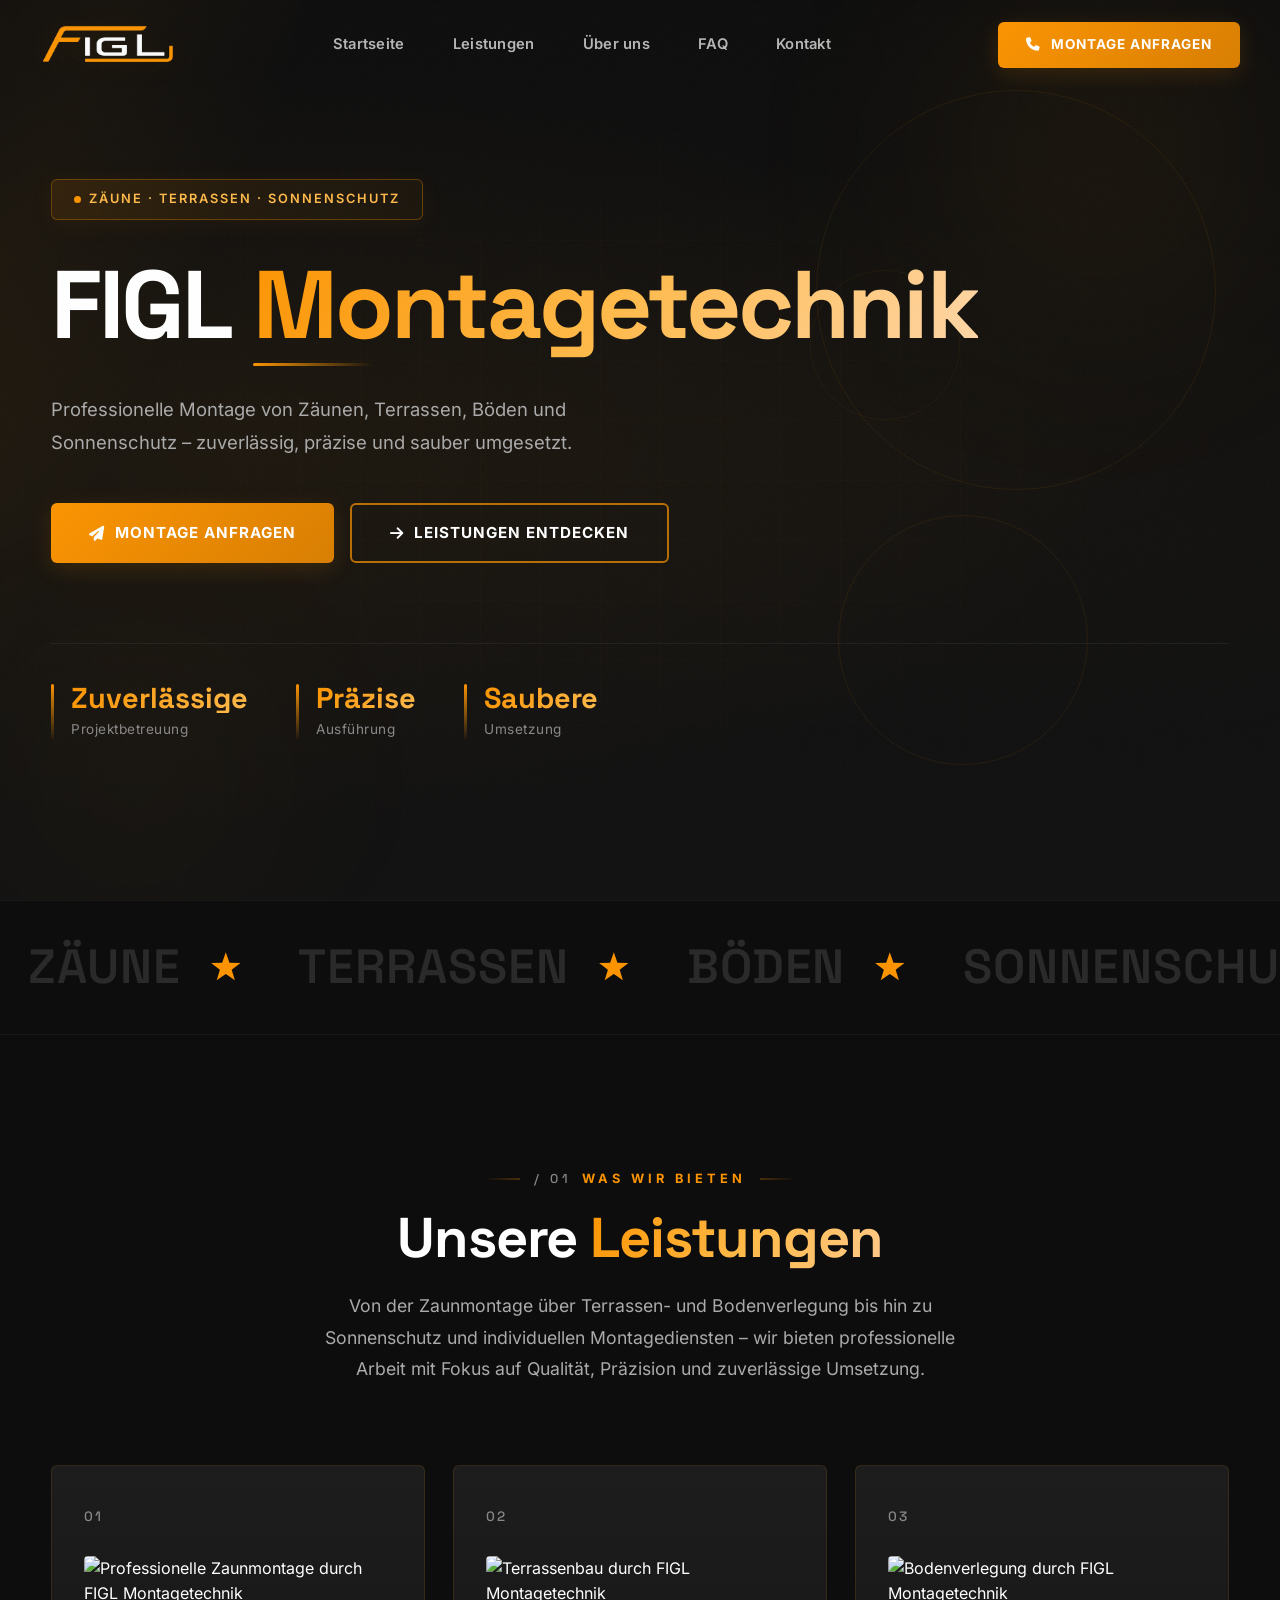
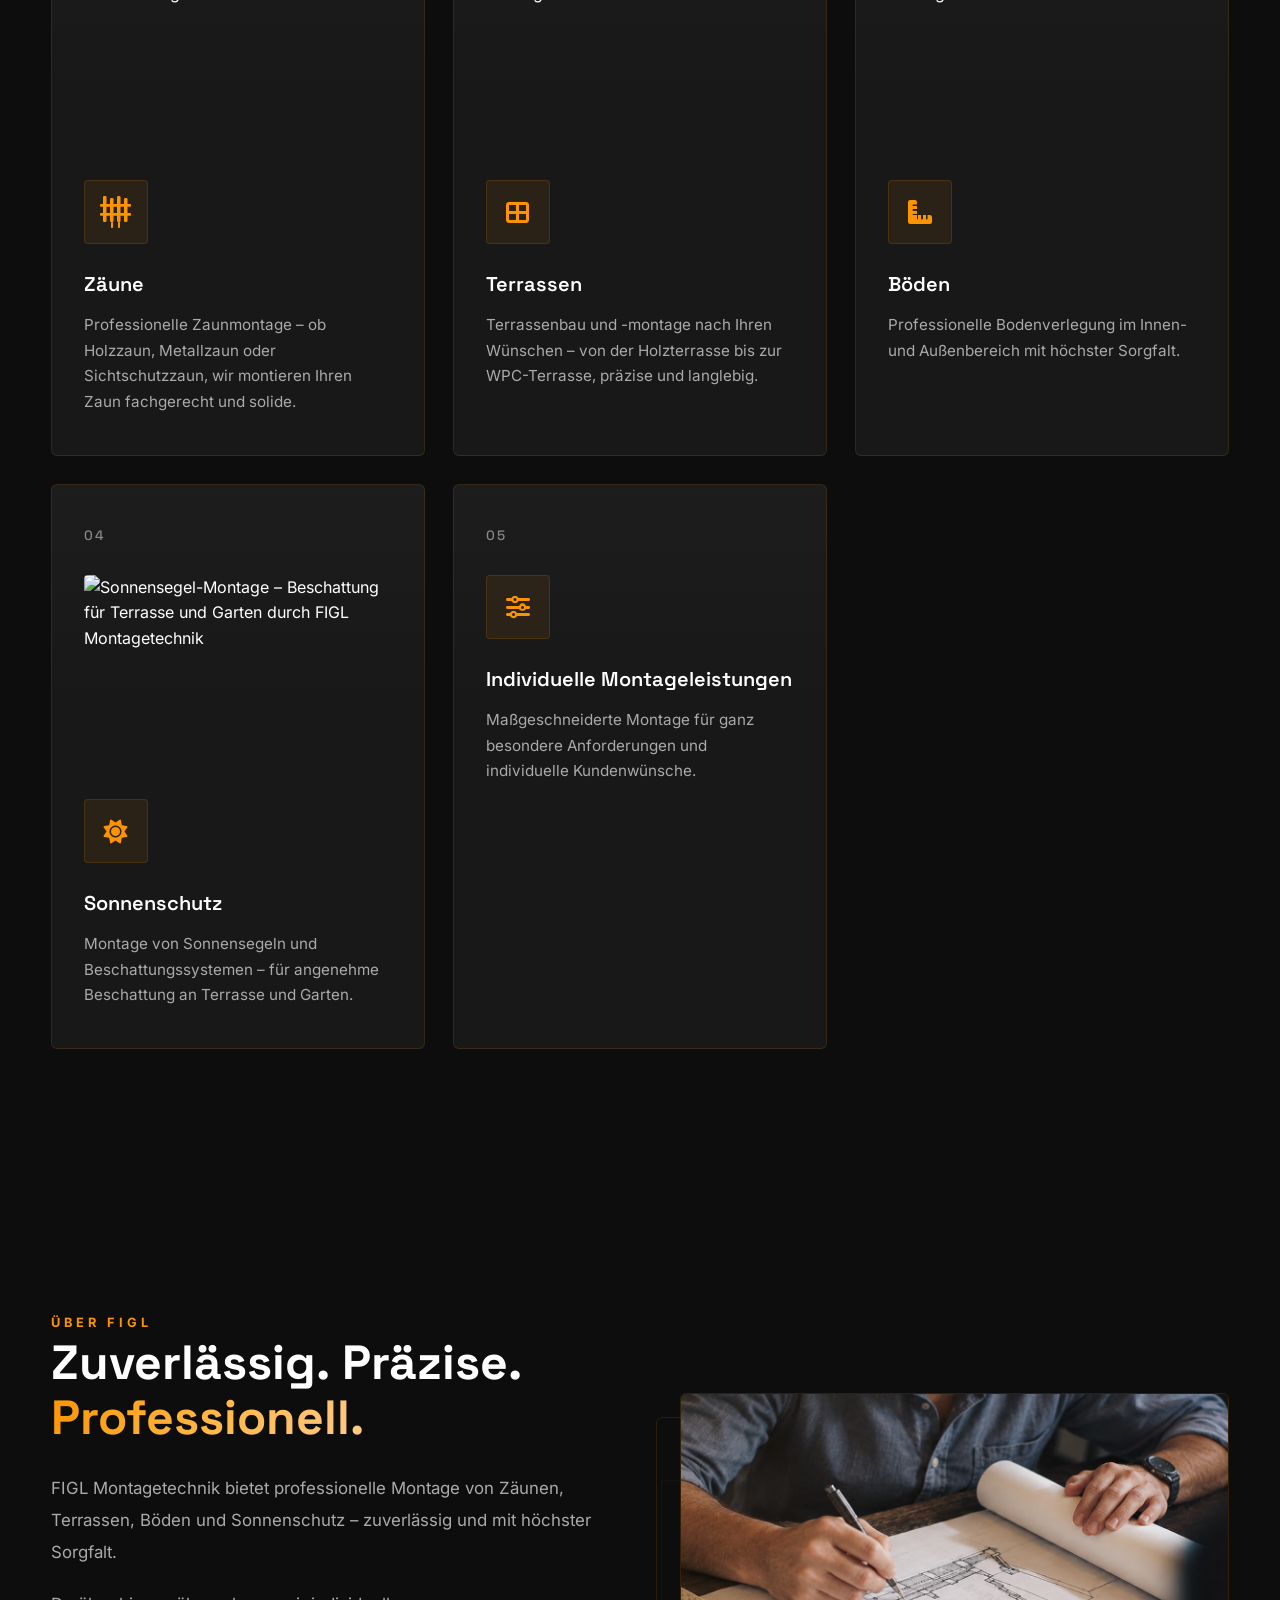
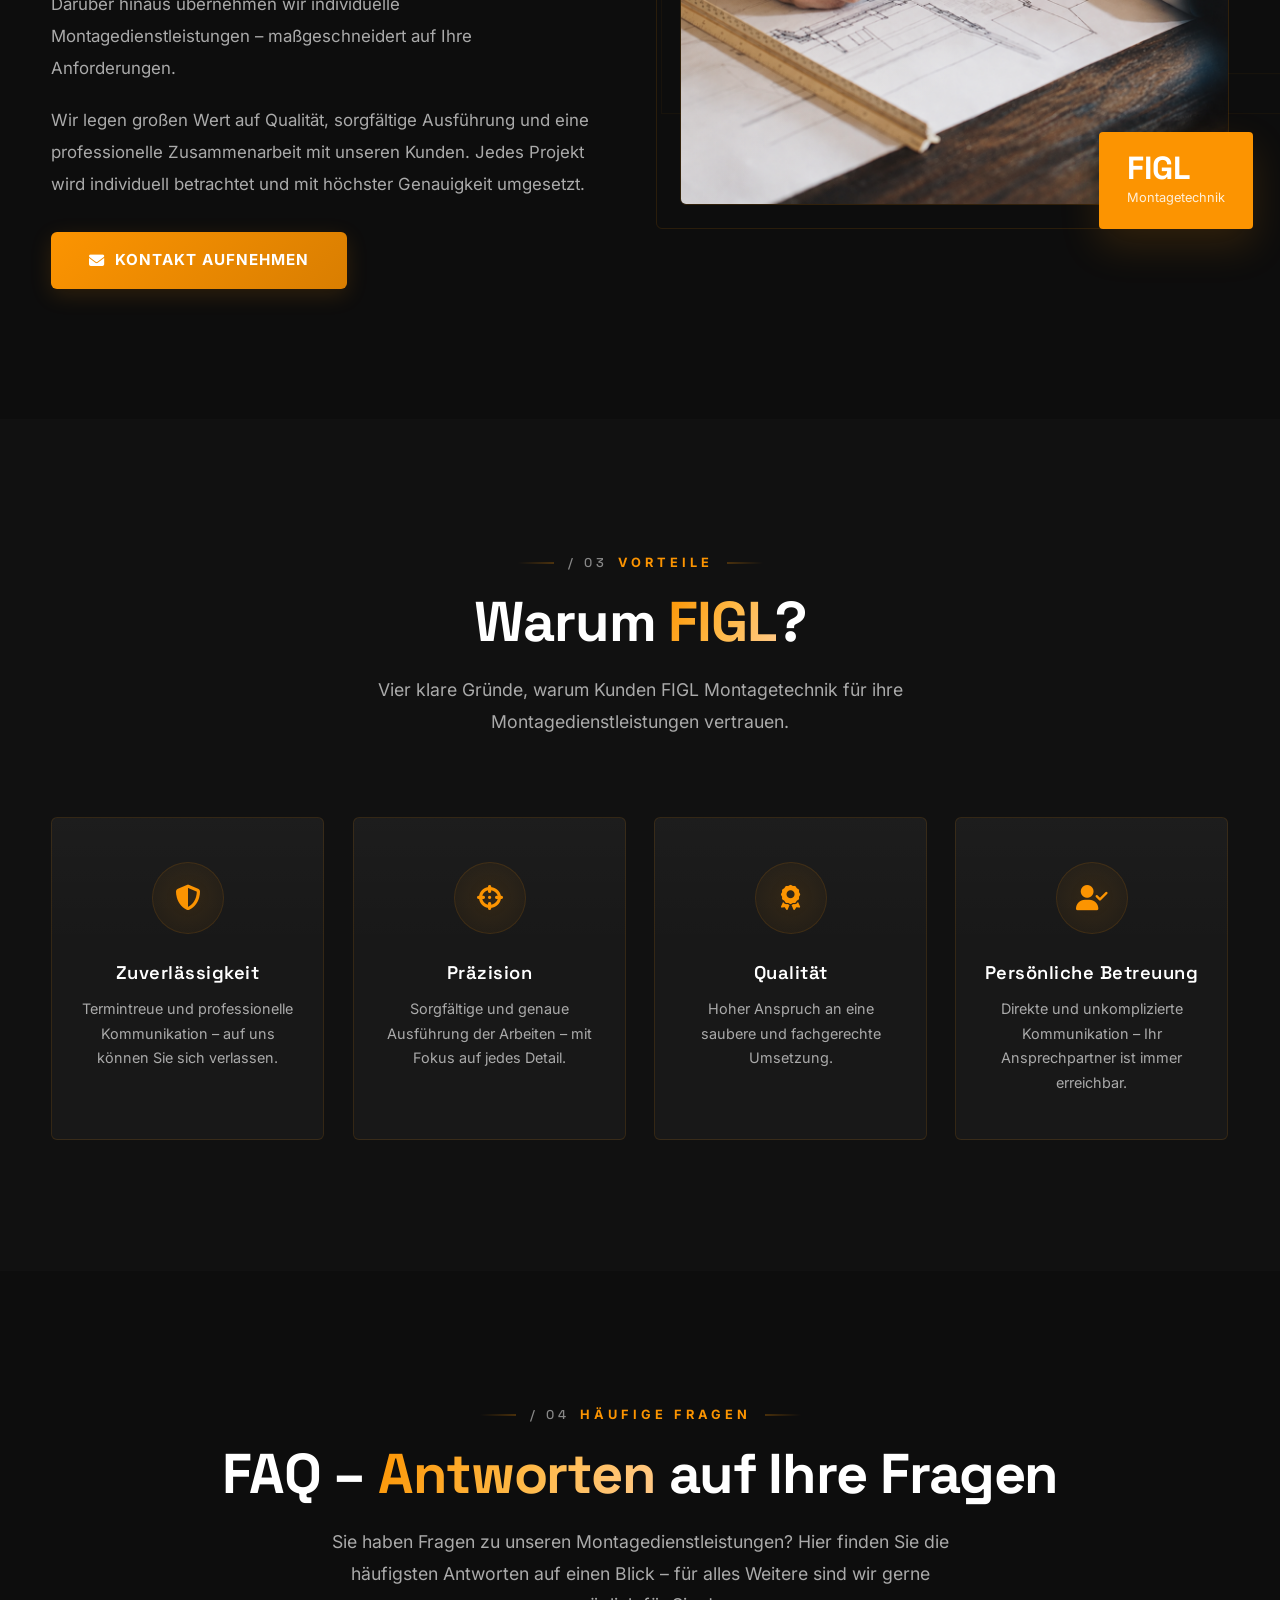
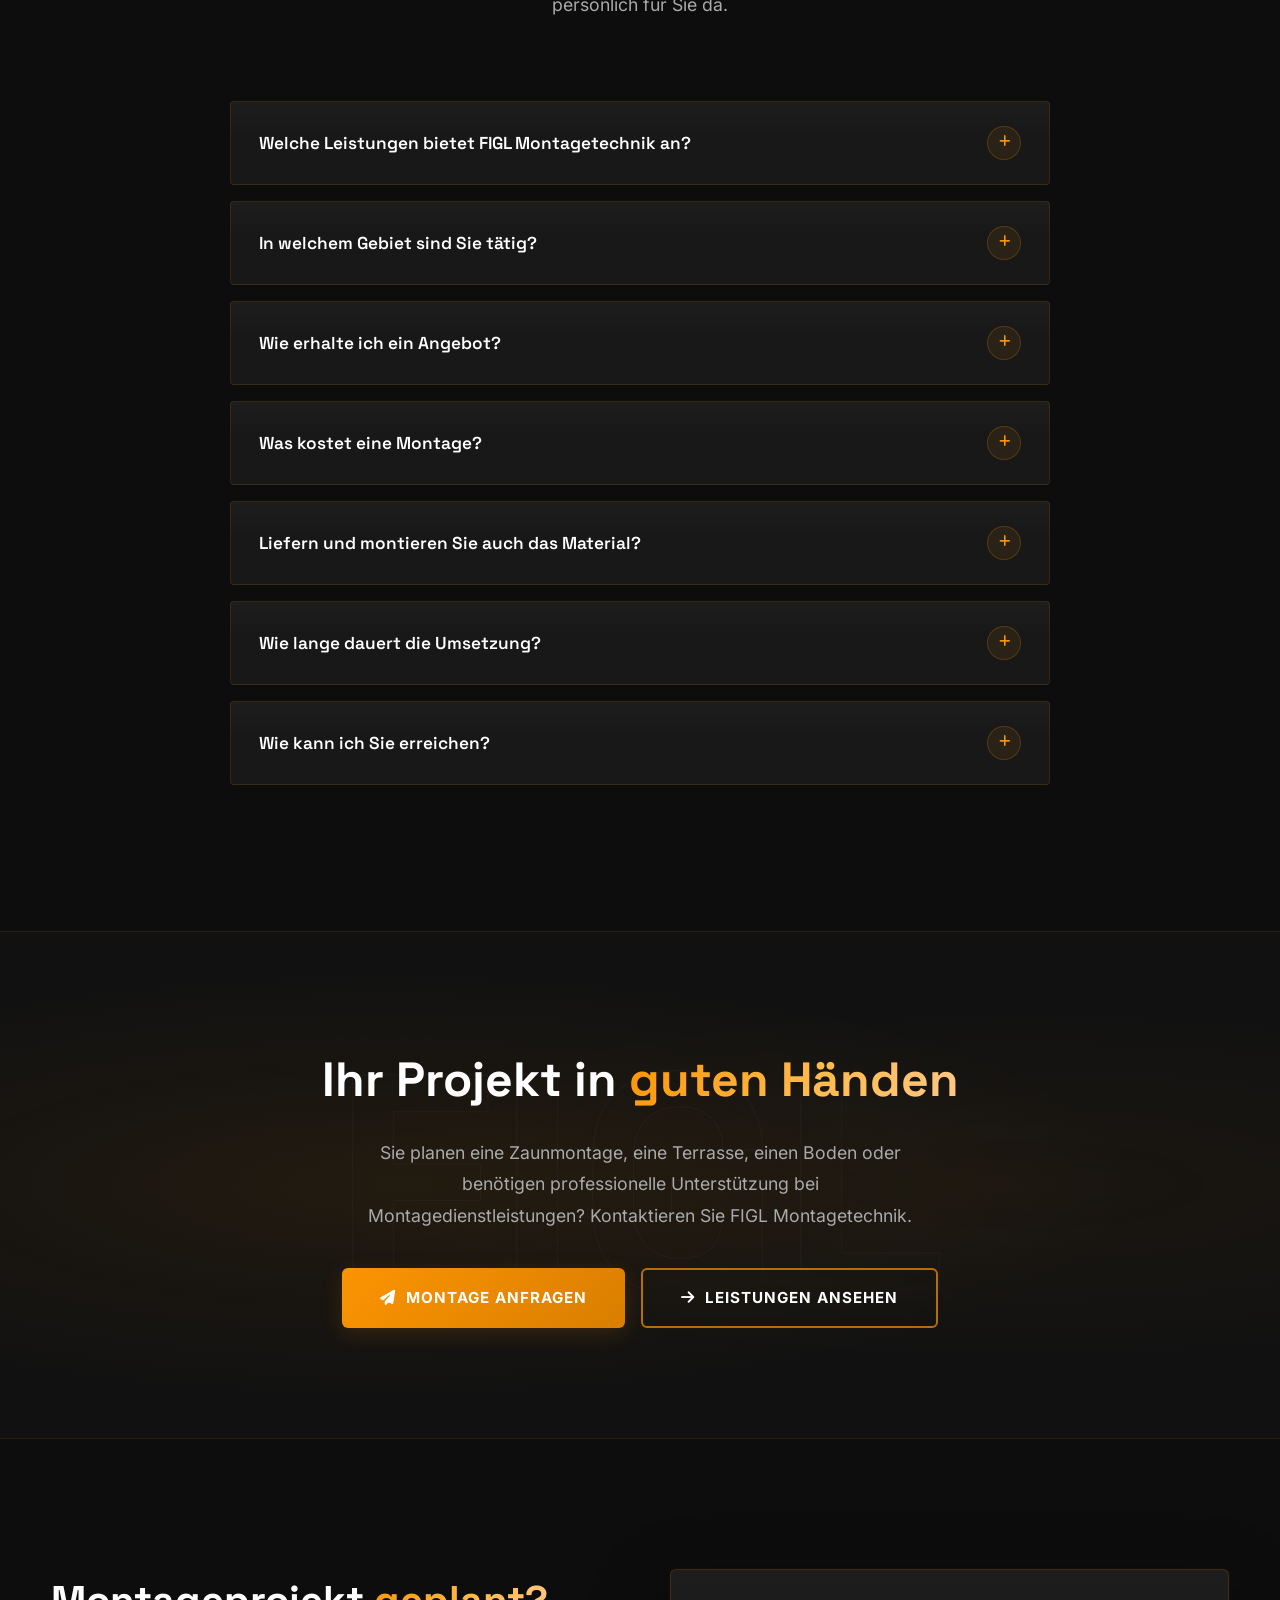
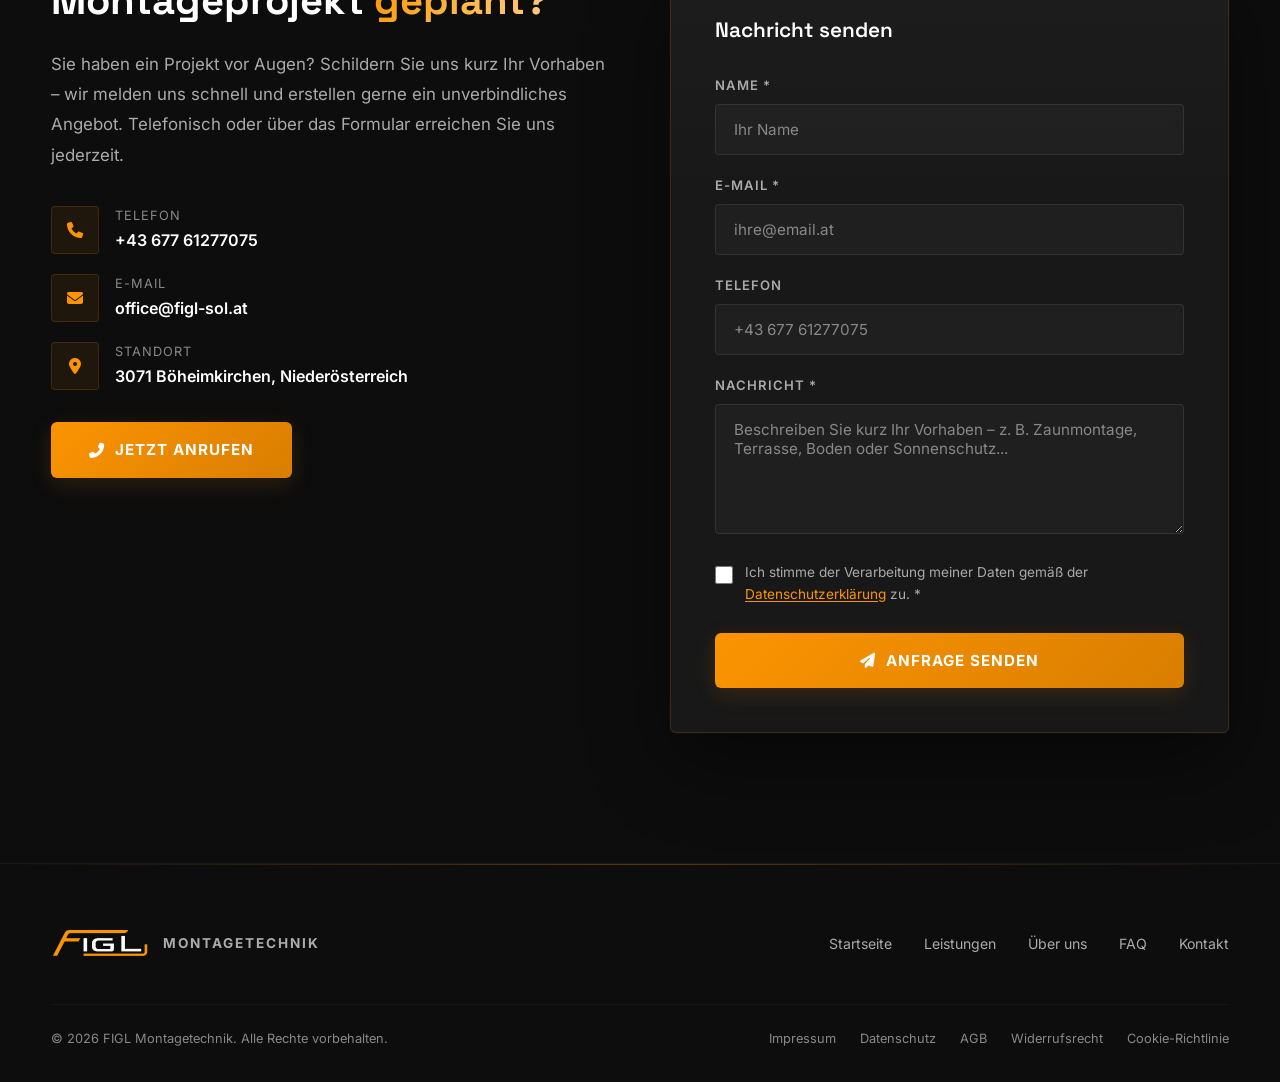
==== commit c5b57bcc: "Marquee-Sterne: klassische 5-zackige Sternform (korrigierte Polygon-Geometrie)" ====
--- a/index.html
+++ b/index.html
@@ -2463,18 +2463,18 @@
     <div class="marquee" aria-hidden="true">
         <div class="marquee__track">
             <div class="marquee__group">
-                <span class="marquee__item">Zäune <svg class="marquee__sep" viewBox="0 0 100 100" aria-hidden="true"><polygon points="50,4 38.24,66.18 6.25,64.21 30.98,43.82 22.95,12.79 50,30 77.05,12.79 69.02,43.82 93.75,64.21 61.76,66.18"></polygon></svg></span>
-                <span class="marquee__item">Terrassen <svg class="marquee__sep" viewBox="0 0 100 100" aria-hidden="true"><polygon points="50,4 38.24,66.18 6.25,64.21 30.98,43.82 22.95,12.79 50,30 77.05,12.79 69.02,43.82 93.75,64.21 61.76,66.18"></polygon></svg></span>
-                <span class="marquee__item">Böden <svg class="marquee__sep" viewBox="0 0 100 100" aria-hidden="true"><polygon points="50,4 38.24,66.18 6.25,64.21 30.98,43.82 22.95,12.79 50,30 77.05,12.79 69.02,43.82 93.75,64.21 61.76,66.18"></polygon></svg></span>
-                <span class="marquee__item">Sonnenschutz <svg class="marquee__sep" viewBox="0 0 100 100" aria-hidden="true"><polygon points="50,4 38.24,66.18 6.25,64.21 30.98,43.82 22.95,12.79 50,30 77.05,12.79 69.02,43.82 93.75,64.21 61.76,66.18"></polygon></svg></span>
-                <span class="marquee__item">Montageleistungen <svg class="marquee__sep" viewBox="0 0 100 100" aria-hidden="true"><polygon points="50,4 38.24,66.18 6.25,64.21 30.98,43.82 22.95,12.79 50,30 77.05,12.79 69.02,43.82 93.75,64.21 61.76,66.18"></polygon></svg></span>
+                <span class="marquee__item">Zäune <svg class="marquee__sep" viewBox="0 0 100 100" aria-hidden="true"><polygon points="50,4 60.87,35.03 93.75,35.79 67.59,55.72 77.04,87.21 50,68.5 22.96,87.21 32.41,55.72 6.25,35.79 39.13,35.03"></polygon></svg></span>
+                <span class="marquee__item">Terrassen <svg class="marquee__sep" viewBox="0 0 100 100" aria-hidden="true"><polygon points="50,4 60.87,35.03 93.75,35.79 67.59,55.72 77.04,87.21 50,68.5 22.96,87.21 32.41,55.72 6.25,35.79 39.13,35.03"></polygon></svg></span>
+                <span class="marquee__item">Böden <svg class="marquee__sep" viewBox="0 0 100 100" aria-hidden="true"><polygon points="50,4 60.87,35.03 93.75,35.79 67.59,55.72 77.04,87.21 50,68.5 22.96,87.21 32.41,55.72 6.25,35.79 39.13,35.03"></polygon></svg></span>
+                <span class="marquee__item">Sonnenschutz <svg class="marquee__sep" viewBox="0 0 100 100" aria-hidden="true"><polygon points="50,4 60.87,35.03 93.75,35.79 67.59,55.72 77.04,87.21 50,68.5 22.96,87.21 32.41,55.72 6.25,35.79 39.13,35.03"></polygon></svg></span>
+                <span class="marquee__item">Montageleistungen <svg class="marquee__sep" viewBox="0 0 100 100" aria-hidden="true"><polygon points="50,4 60.87,35.03 93.75,35.79 67.59,55.72 77.04,87.21 50,68.5 22.96,87.21 32.41,55.72 6.25,35.79 39.13,35.03"></polygon></svg></span>
             </div>
             <div class="marquee__group">
-                <span class="marquee__item">Zäune <svg class="marquee__sep" viewBox="0 0 100 100" aria-hidden="true"><polygon points="50,4 38.24,66.18 6.25,64.21 30.98,43.82 22.95,12.79 50,30 77.05,12.79 69.02,43.82 93.75,64.21 61.76,66.18"></polygon></svg></span>
-                <span class="marquee__item">Terrassen <svg class="marquee__sep" viewBox="0 0 100 100" aria-hidden="true"><polygon points="50,4 38.24,66.18 6.25,64.21 30.98,43.82 22.95,12.79 50,30 77.05,12.79 69.02,43.82 93.75,64.21 61.76,66.18"></polygon></svg></span>
-                <span class="marquee__item">Böden <svg class="marquee__sep" viewBox="0 0 100 100" aria-hidden="true"><polygon points="50,4 38.24,66.18 6.25,64.21 30.98,43.82 22.95,12.79 50,30 77.05,12.79 69.02,43.82 93.75,64.21 61.76,66.18"></polygon></svg></span>
-                <span class="marquee__item">Sonnenschutz <svg class="marquee__sep" viewBox="0 0 100 100" aria-hidden="true"><polygon points="50,4 38.24,66.18 6.25,64.21 30.98,43.82 22.95,12.79 50,30 77.05,12.79 69.02,43.82 93.75,64.21 61.76,66.18"></polygon></svg></span>
-                <span class="marquee__item">Montageleistungen <svg class="marquee__sep" viewBox="0 0 100 100" aria-hidden="true"><polygon points="50,4 38.24,66.18 6.25,64.21 30.98,43.82 22.95,12.79 50,30 77.05,12.79 69.02,43.82 93.75,64.21 61.76,66.18"></polygon></svg></span>
+                <span class="marquee__item">Zäune <svg class="marquee__sep" viewBox="0 0 100 100" aria-hidden="true"><polygon points="50,4 60.87,35.03 93.75,35.79 67.59,55.72 77.04,87.21 50,68.5 22.96,87.21 32.41,55.72 6.25,35.79 39.13,35.03"></polygon></svg></span>
+                <span class="marquee__item">Terrassen <svg class="marquee__sep" viewBox="0 0 100 100" aria-hidden="true"><polygon points="50,4 60.87,35.03 93.75,35.79 67.59,55.72 77.04,87.21 50,68.5 22.96,87.21 32.41,55.72 6.25,35.79 39.13,35.03"></polygon></svg></span>
+                <span class="marquee__item">Böden <svg class="marquee__sep" viewBox="0 0 100 100" aria-hidden="true"><polygon points="50,4 60.87,35.03 93.75,35.79 67.59,55.72 77.04,87.21 50,68.5 22.96,87.21 32.41,55.72 6.25,35.79 39.13,35.03"></polygon></svg></span>
+                <span class="marquee__item">Sonnenschutz <svg class="marquee__sep" viewBox="0 0 100 100" aria-hidden="true"><polygon points="50,4 60.87,35.03 93.75,35.79 67.59,55.72 77.04,87.21 50,68.5 22.96,87.21 32.41,55.72 6.25,35.79 39.13,35.03"></polygon></svg></span>
+                <span class="marquee__item">Montageleistungen <svg class="marquee__sep" viewBox="0 0 100 100" aria-hidden="true"><polygon points="50,4 60.87,35.03 93.75,35.79 67.59,55.72 77.04,87.21 50,68.5 22.96,87.21 32.41,55.72 6.25,35.79 39.13,35.03"></polygon></svg></span>
             </div>
         </div>
     </div>
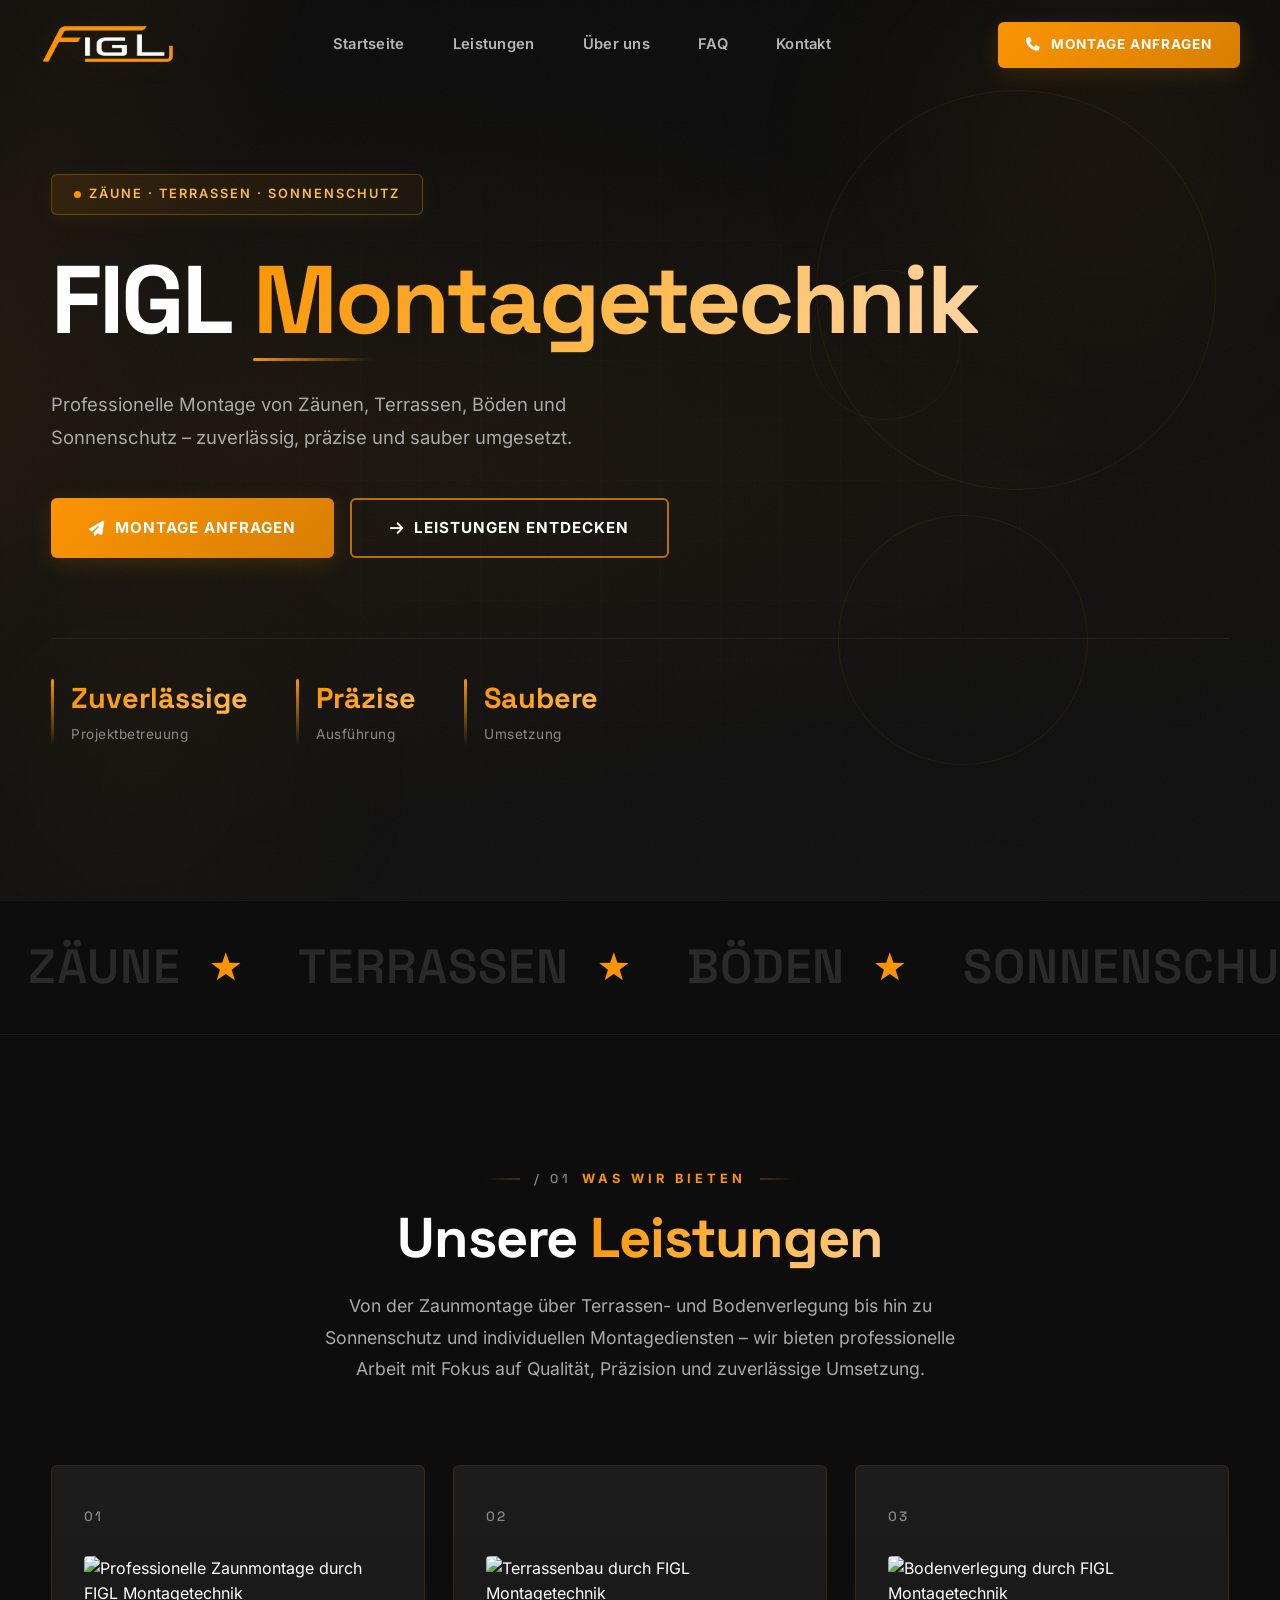
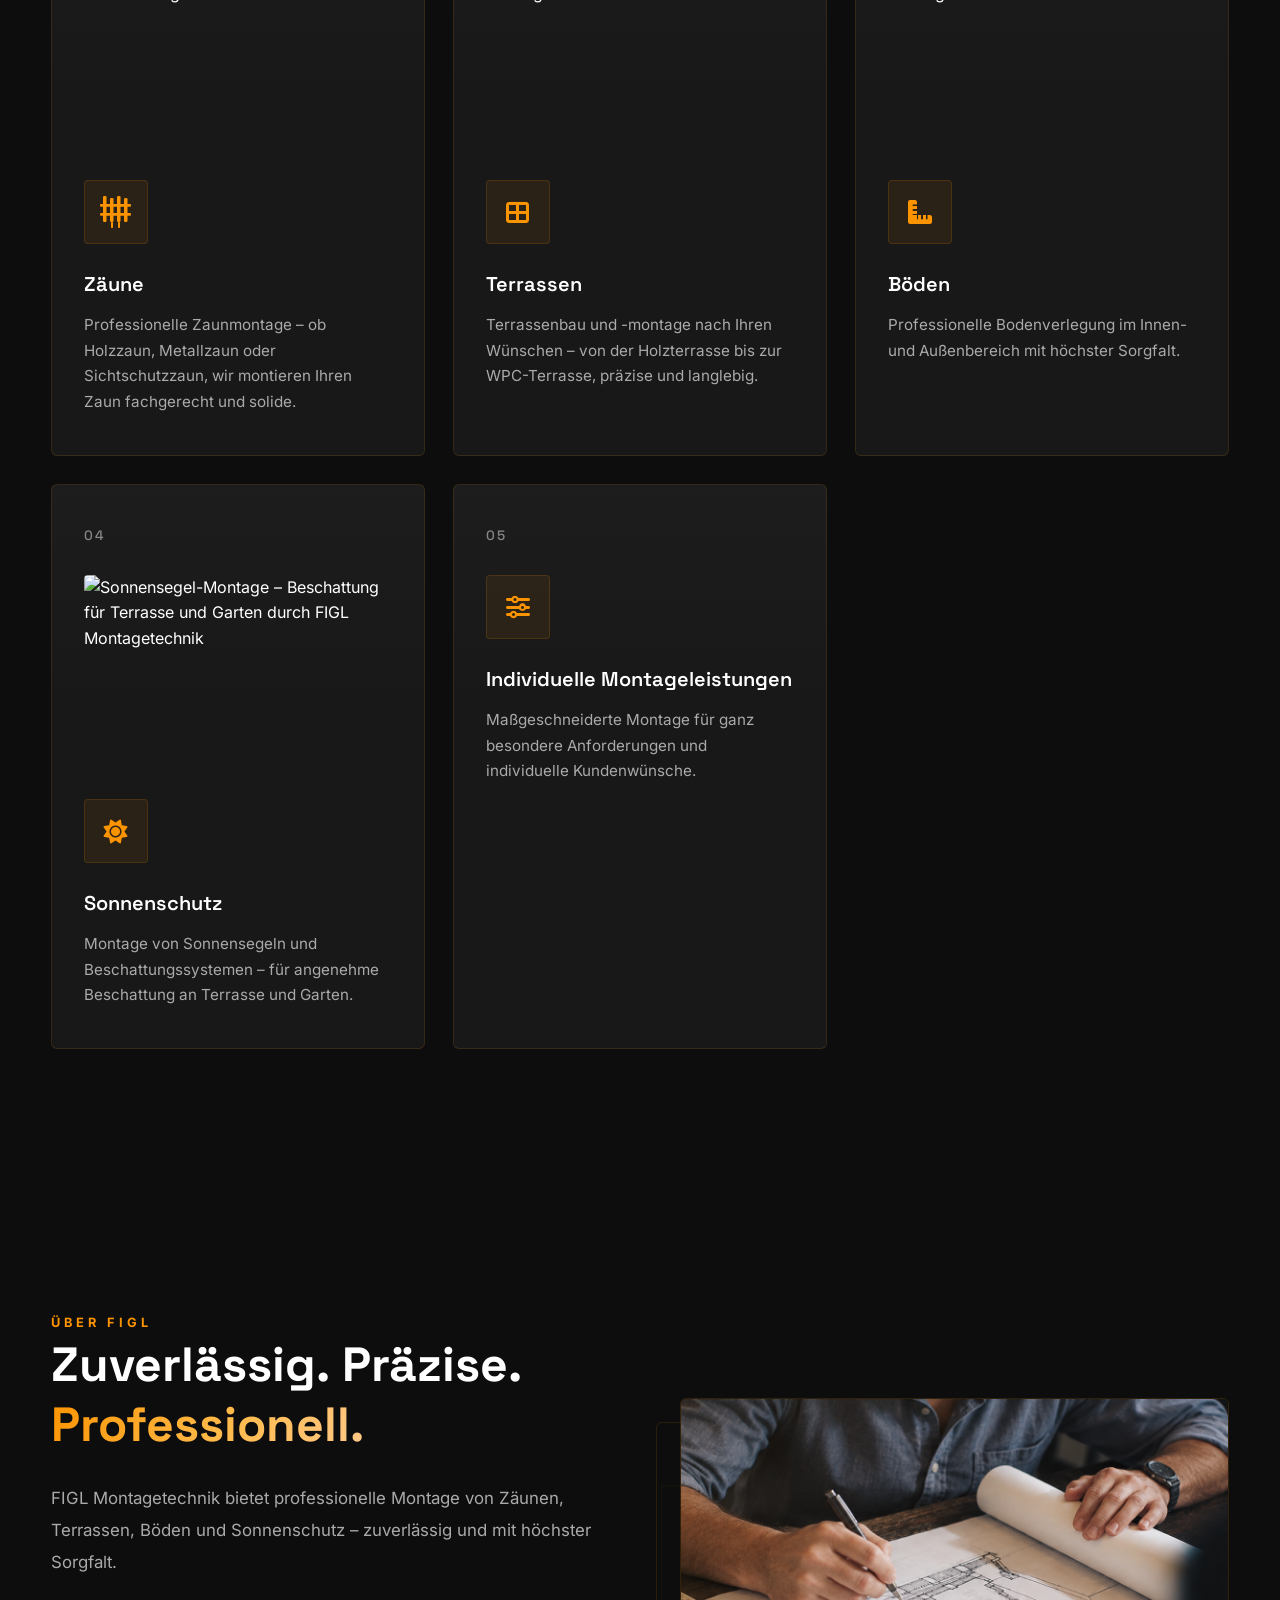
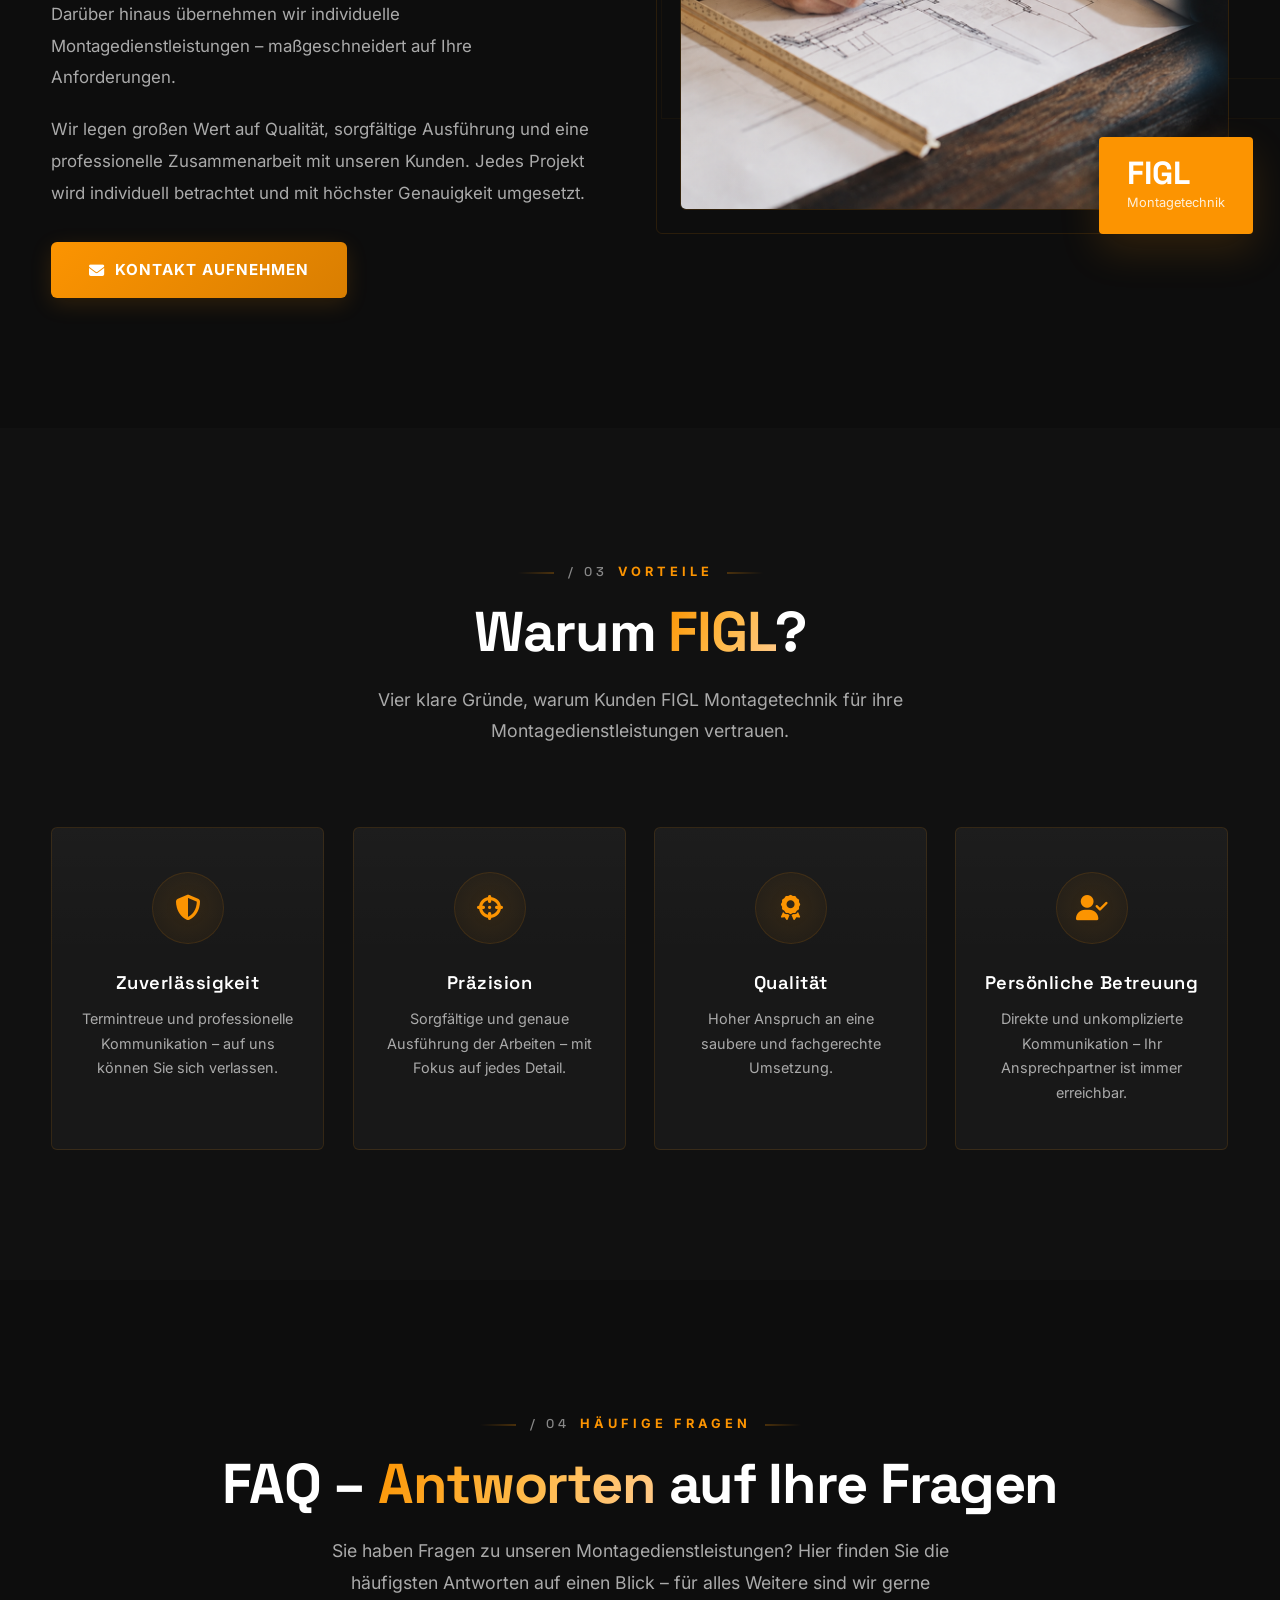
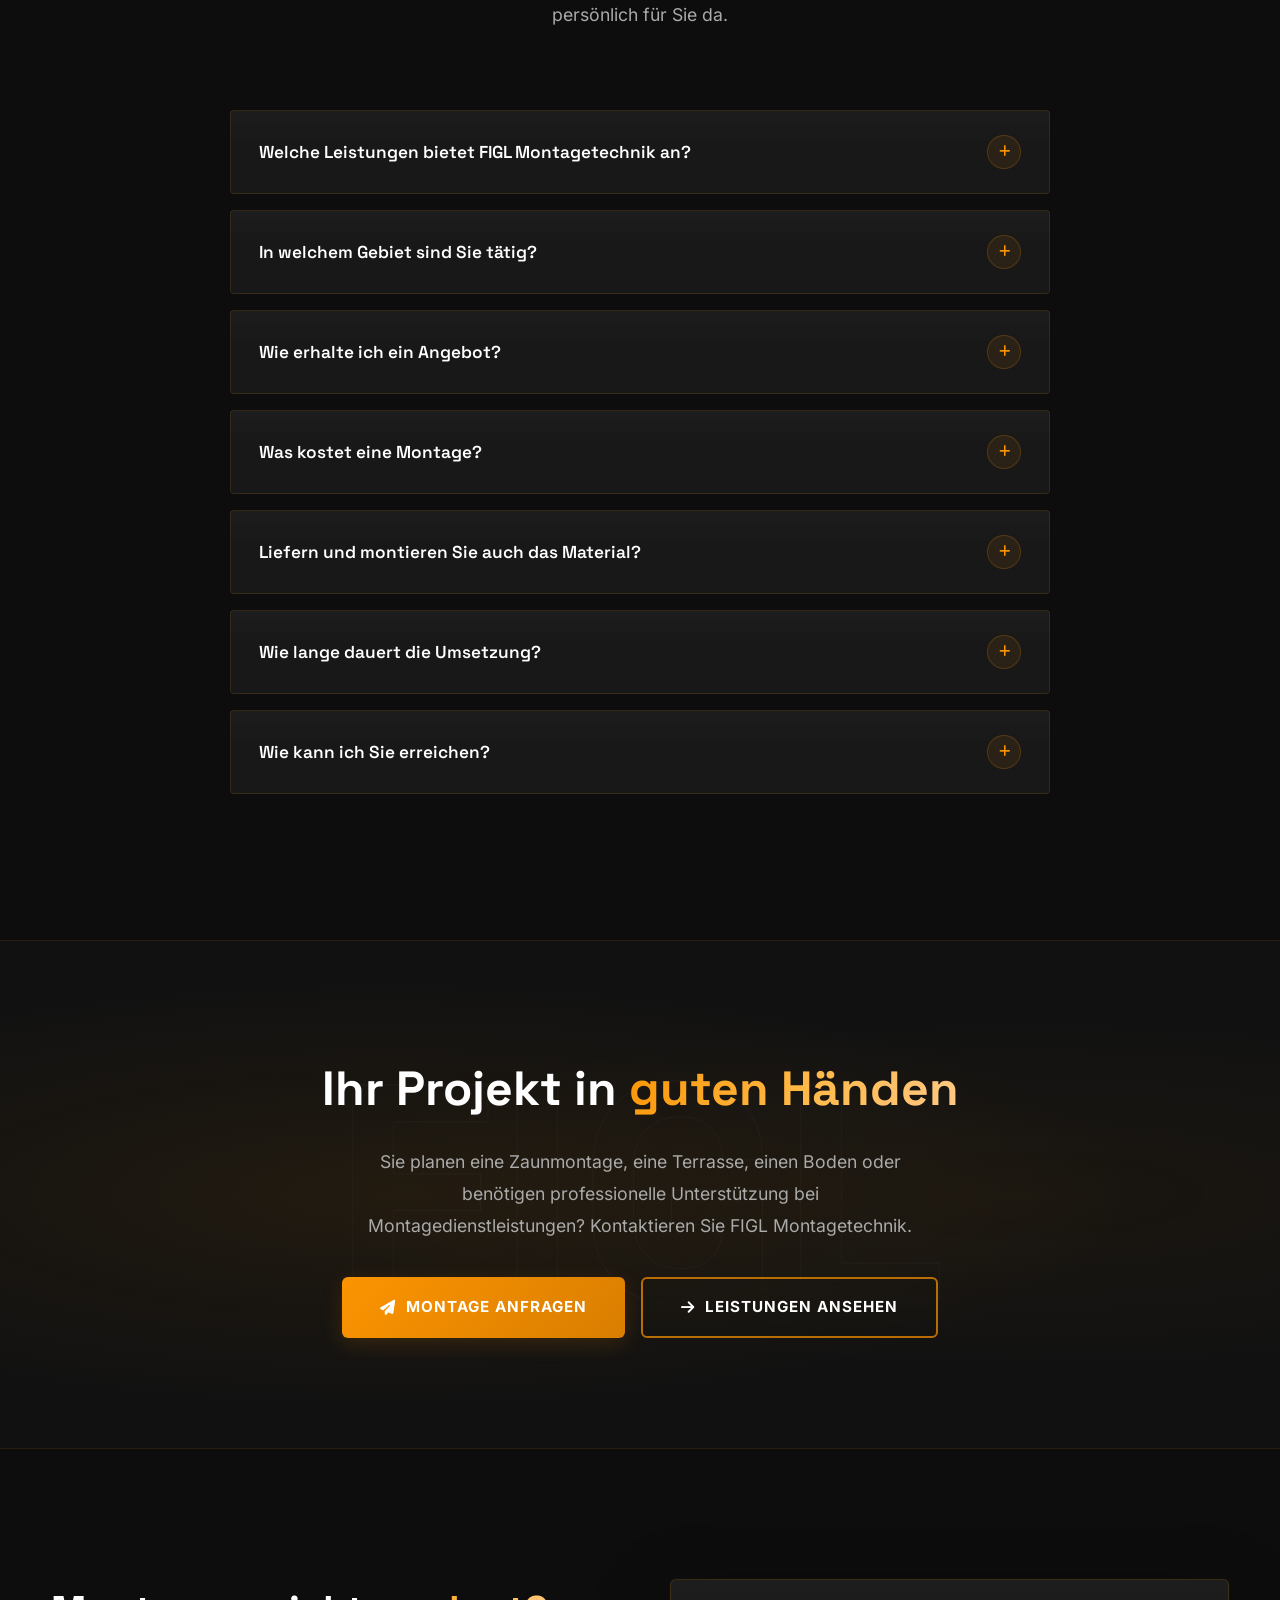
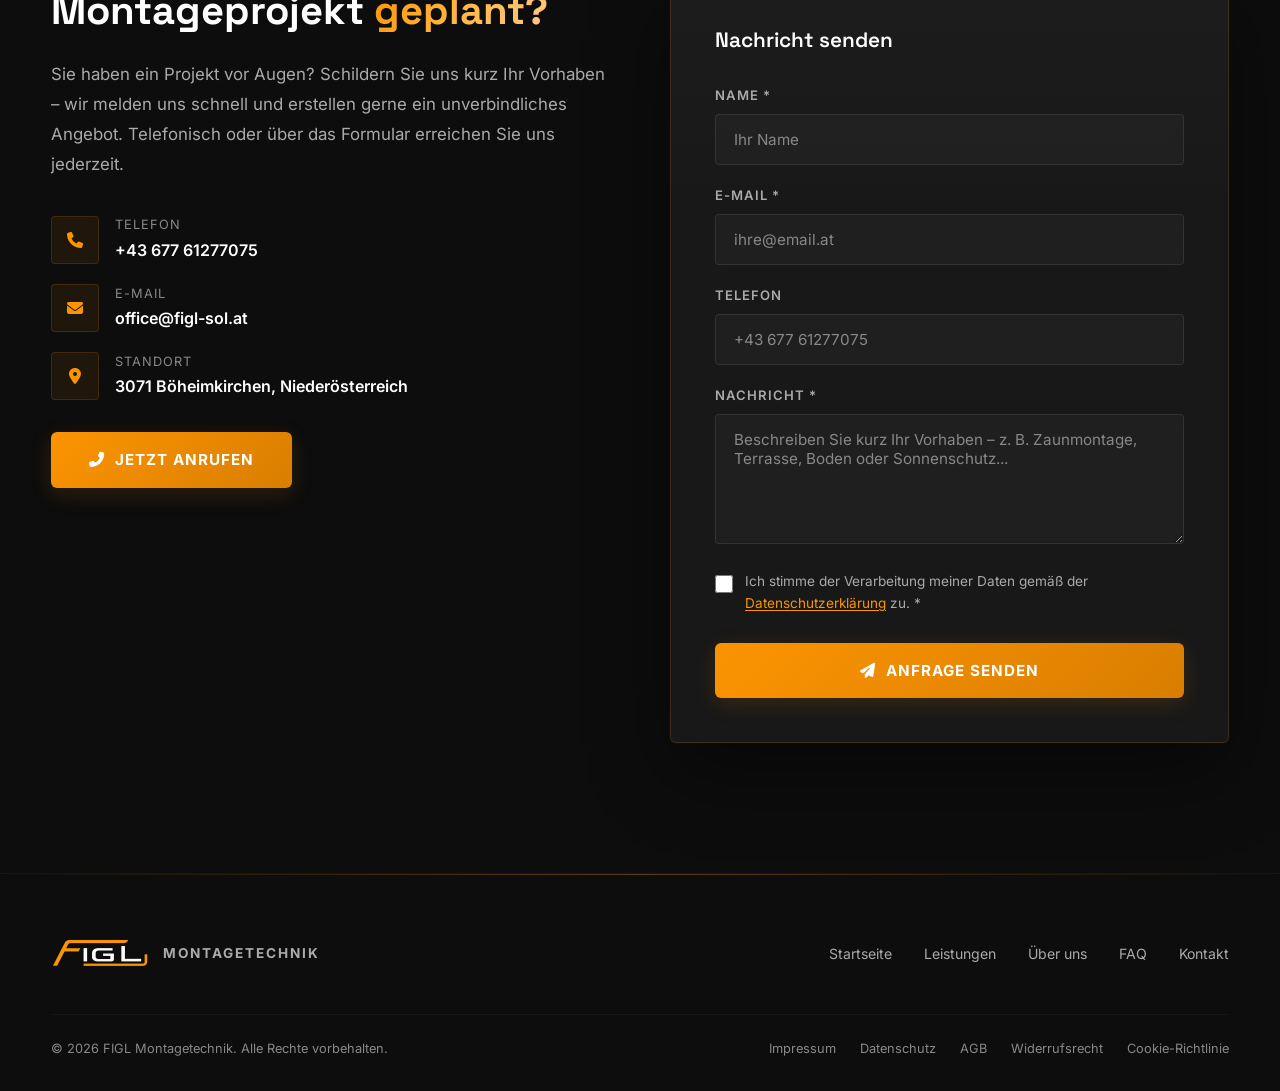
==== commit e58c521f: "Fix clipped g descender: increase line-height on .hero__stat-value (1.35) and .about__title (1.25) T" ====
--- a/index.html
+++ b/index.html
@@ -838,7 +838,7 @@
             font-size: 1.8rem;
             font-weight: 700;
             color: var(--orange);
-            line-height: 1;
+            line-height: 1.35;
             font-family: var(--font-display);
             background: linear-gradient(120deg, var(--orange) 0%, var(--orange-light) 100%);
             -webkit-background-clip: text;
@@ -1447,7 +1447,7 @@
         .about__title {
             font-size: clamp(2rem, 4vw, 3rem);
             font-weight: 700;
-            line-height: 1.15;
+            line-height: 1.25;
             margin-bottom: 28px;
         }
 
